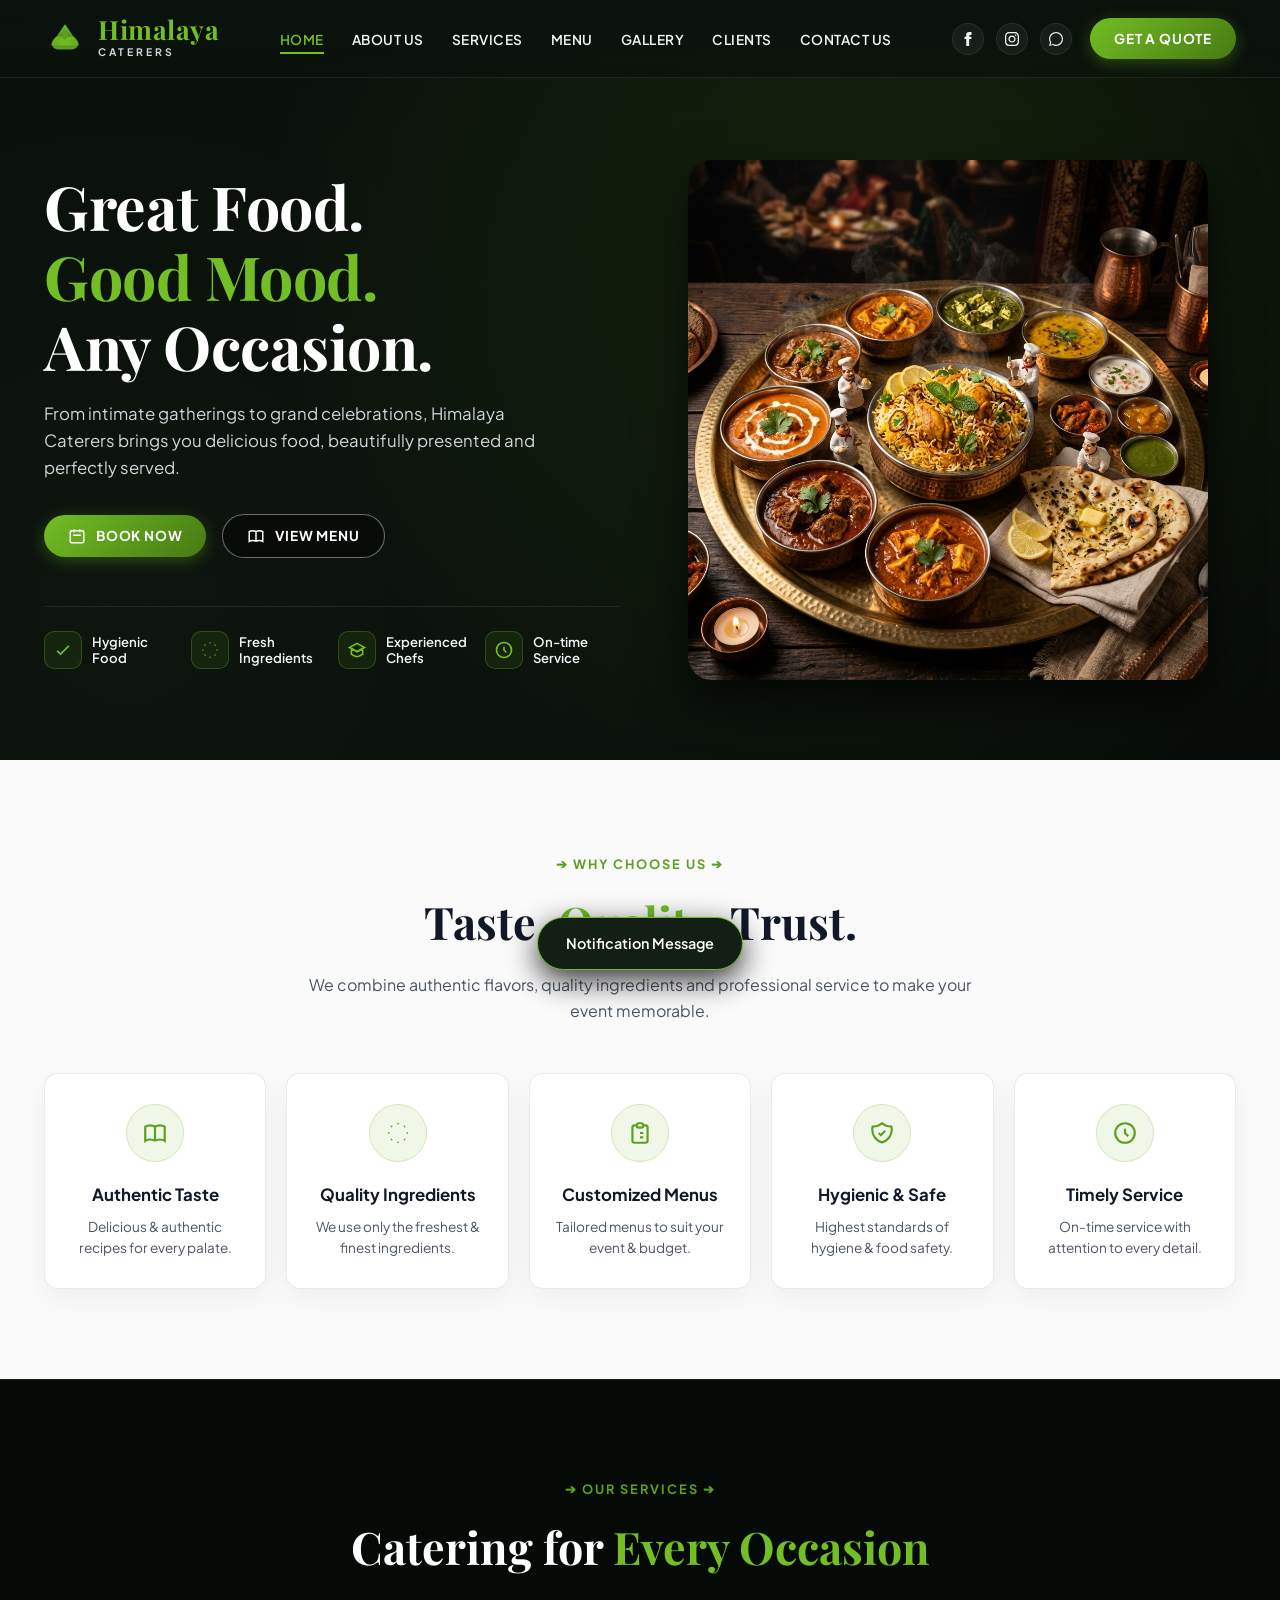
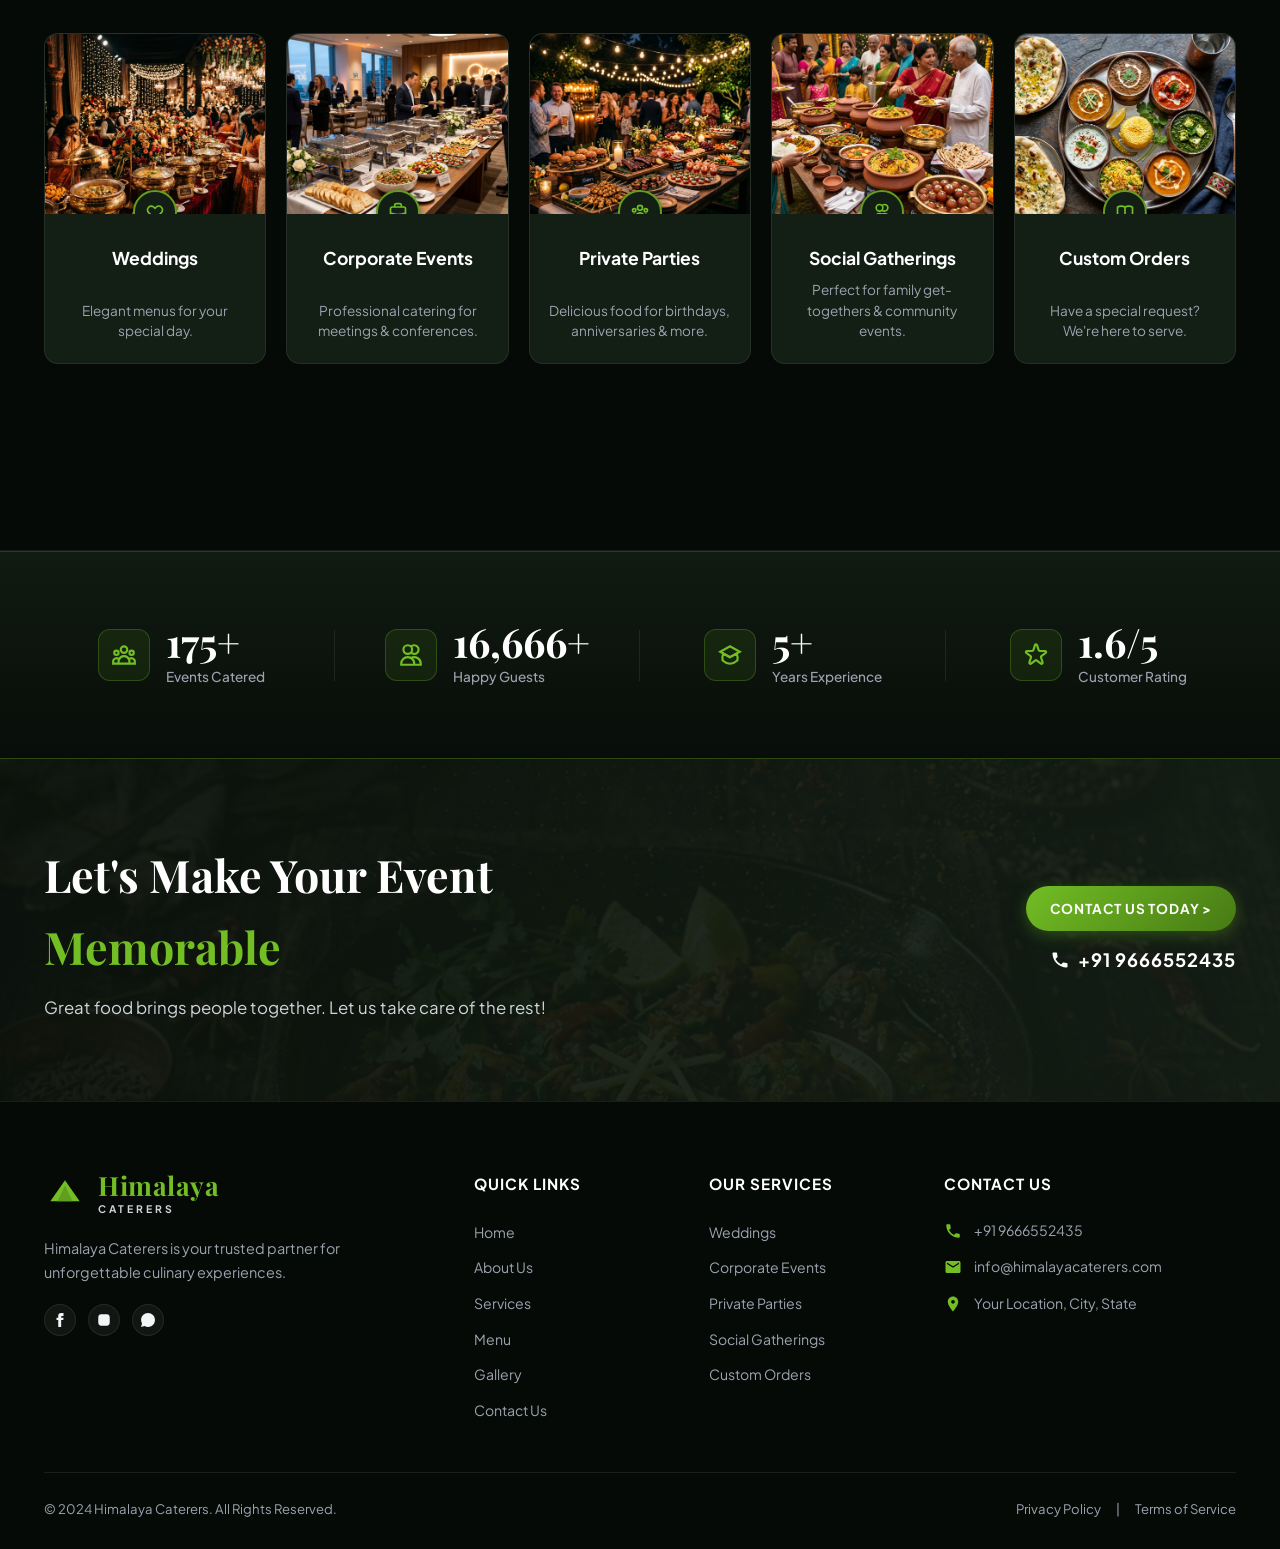
==== index.html @ 3b31a6b3 "Initial commit: Himalaya Caterers website with desktop/mobile optimization, scroll reveal animations" ====
<!DOCTYPE html>
<html lang="en">
<head>
  <meta charset="UTF-8">
  <meta name="viewport" content="width=device-width, initial-scale=1.0">
  <title>Himalaya Caterers | Authentic Culinary & Event Catering Services</title>
  <meta name="description" content="Himalaya Caterers brings you delicious food, beautifully presented and perfectly served for Weddings, Corporate Events, Private Parties & Social Gatherings. Call +91 9666552435.">
  <meta name="keywords" content="Himalaya Caterers, Catering Services, Wedding Catering, Corporate Catering, Event Caterers, Premium Catering">

  <!-- CSS Stylesheet -->
  <link rel="stylesheet" href="css/styles.css">
</head>
<body>

  <!-- ==========================================================================
       HEADER / NAVBAR
       ========================================================================== -->
  <header class="header">
    <div class="container header-container">
      <!-- Logo -->
      <a href="#home" class="logo">
        <svg class="logo-icon" viewBox="0 0 100 100" fill="none" xmlns="http://www.w3.org/2000/svg">
          <path d="M50 15L15 65H85L50 15Z" fill="url(#mountainGrad)"/>
          <path d="M50 28L32 65H68L50 28Z" fill="#5F9E1E"/>
          <path d="M35 75C20 75 12 60 25 48C38 36 50 52 50 52C50 52 62 36 75 48C88 60 80 75 65 75H35Z" fill="#72BE24" opacity="0.8"/>
          <defs>
            <linearGradient id="mountainGrad" x1="50" y1="15" x2="50" y2="65" gradientUnits="userSpaceOnUse">
              <stop stop-color="#72BE24"/>
              <stop offset="1" stop-color="#3C6B10"/>
            </linearGradient>
          </defs>
        </svg>
        <div class="logo-text">
          <span class="logo-title">Himalaya</span>
          <span class="logo-subtitle">CATERERS</span>
        </div>
      </a>

      <!-- Desktop Navigation Menu -->
      <nav>
        <ul class="nav-menu">
          <li><a href="#home" class="nav-link active">HOME</a></li>
          <li><a href="#about" class="nav-link">ABOUT US</a></li>
          <li><a href="#services" class="nav-link">SERVICES</a></li>
          <li><a href="#menu" class="nav-link js-open-menu">MENU</a></li>
          <li><a href="#why-us" class="nav-link">GALLERY</a></li>
          <li><a href="#stats" class="nav-link">CLIENTS</a></li>
          <li><a href="#contact" class="nav-link">CONTACT US</a></li>
        </ul>
      </nav>

      <!-- Action Buttons & Social Links -->
      <div class="header-actions">
        <div class="social-links-header">
          <a href="#" class="social-icon" aria-label="Facebook">
            <svg width="14" height="14" fill="currentColor" viewBox="0 0 24 24"><path d="M9 8H6v4h3v12h5V12h3.642L18 8h-4V6.333C14 5.374 14.5 5 15.5 5H18V0h-3.808C10.592 0 9 1.583 9 4.615V8z"/></svg>
          </a>
          <a href="#" class="social-icon" aria-label="Instagram">
            <svg width="14" height="14" fill="currentColor" viewBox="0 0 24 24"><path d="M12 2.163c3.204 0 3.584.012 4.85.07 3.252.148 4.771 1.691 4.919 4.919.058 1.265.069 1.645.069 4.849 0 3.205-.012 3.584-.069 4.849-.149 3.225-1.664 4.771-4.919 4.919-1.266.058-1.644.07-4.85.07-3.204 0-3.584-.012-4.849-.07-3.26-.149-4.771-1.699-4.919-4.92-.058-1.265-.07-1.644-.07-4.849 0-3.204.013-3.583.07-4.849.149-3.227 1.664-4.771 4.919-4.919 1.266-.057 1.645-.069 4.849-.069zm0-2.163c-3.259 0-3.667.014-4.947.072-4.358.2-6.78 2.618-6.98 6.98-.059 1.281-.073 1.689-.073 4.948 0 3.259.014 3.668.072 4.948.2 4.358 2.618 6.78 6.98 6.98 1.281.058 1.689.072 4.948.072 3.259 0 3.668-.014 4.948-.072 4.354-.2 6.782-2.618 6.979-6.98.059-1.28.073-1.689.073-4.948 0-3.259-.014-3.667-.072-4.947-.196-4.354-2.617-6.78-6.979-6.98-1.281-.059-1.69-.073-4.949-.073zm0 5.838c-3.403 0-6.162 2.759-6.162 6.162s2.759 6.163 6.162 6.163 6.162-2.759 6.162-6.163c0-3.403-2.759-6.162-6.162-6.162zm0 10.162c-2.209 0-4-1.79-4-4 0-2.209 1.791-4 4-4s4 1.791 4 4c0 2.21-1.791 4-4 4zm6.406-11.845c-.796 0-1.441.645-1.441 1.44s.645 1.44 1.441 1.44c.795 0 1.439-.645 1.439-1.44s-.644-1.44-1.439-1.44z"/></svg>
          </a>
          <a href="https://wa.me/919666552435" target="_blank" class="social-icon" aria-label="WhatsApp">
            <svg width="14" height="14" fill="currentColor" viewBox="0 0 24 24"><path d="M.057 24l1.687-6.163c-1.041-1.804-1.588-3.849-1.587-5.946 0-6.556 5.332-11.888 11.889-11.888 3.18 0 6.167 1.24 8.413 3.488 2.245 2.248 3.481 5.236 3.48 8.414-.003 6.557-5.338 11.892-11.893 11.892-1.99-.001-3.951-.5-5.688-1.448l-6.305 1.652zm6.597-3.807c1.676.995 3.276 1.591 5.392 1.592 5.448 0 9.886-4.434 9.889-9.885.002-5.462-4.415-9.89-9.881-9.892-5.452 0-9.887 4.434-9.889 9.884-.001 2.225.651 3.891 1.746 5.634l-1.147 4.19 4.29-1.123z"/></svg>
          </a>
        </div>
        <button class="btn-primary js-open-quote">
          <span>GET A QUOTE</span>
        </button>
        
        <!-- Mobile Toggle Button -->
        <button class="mobile-toggle" aria-label="Toggle Navigation">
          <span></span>
          <span></span>
          <span></span>
        </button>
      </div>
    </div>
  </header>

  <!-- Mobile Drawer Menu -->
  <div class="nav-backdrop"></div>
  <div class="mobile-nav-overlay">
    <div>
      <div style="margin-bottom: 30px;">
        <span style="font-family: var(--font-serif); font-size: 1.5rem; font-weight: 700; color: var(--primary-green-bright);">Himalaya Caterers</span>
      </div>
      <ul class="mobile-nav-menu">
        <li><a href="#home" class="mobile-nav-link active">HOME</a></li>
        <li><a href="#about" class="mobile-nav-link">ABOUT US</a></li>
        <li><a href="#services" class="mobile-nav-link">SERVICES</a></li>
        <li><a href="#menu" class="mobile-nav-link js-open-menu">MENU</a></li>
        <li><a href="#why-us" class="mobile-nav-link">GALLERY</a></li>
        <li><a href="#stats" class="mobile-nav-link">CLIENTS</a></li>
        <li><a href="#contact" class="mobile-nav-link">CONTACT US</a></li>
      </ul>
    </div>
    <div style="display: flex; flex-direction: column; gap: 14px;">
      <button class="btn-primary js-open-quote" style="width: 100%;">
        <span>GET A QUOTE</span>
      </button>
      <a href="tel:9666552435" class="btn-secondary" style="width: 100%; text-align: center;">
        <span>CALL +91 9666552435</span>
      </a>
    </div>
  </div>

  <!-- ==========================================================================
       HERO SECTION
       ========================================================================== -->
  <section id="home" class="hero">
    <div class="container hero-grid">
      <!-- Left Content -->
      <div class="hero-content fade-up">
        <h1 class="hero-title">
          Great Food.<br>
          <span class="highlight">Good Mood.</span><br>
          Any Occasion.
        </h1>
        <p class="hero-subtitle">
          From intimate gatherings to grand celebrations, Himalaya Caterers brings you delicious food, beautifully presented and perfectly served.
        </p>

        <div class="hero-buttons">
          <button class="btn-primary js-open-quote">
            <svg width="18" height="18" fill="none" stroke="currentColor" stroke-width="2" viewBox="0 0 24 24"><path d="M8 7V3m8 4V3m-9 8h10M5 21h14a2 2 0 002-2V7a2 2 0 00-2-2H5a2 2 0 00-2 2v12a2 2 0 002 2z"/></svg>
            <span>BOOK NOW</span>
          </button>
          <button class="btn-secondary js-open-menu">
            <svg width="18" height="18" fill="none" stroke="currentColor" stroke-width="2" viewBox="0 0 24 24"><path d="M12 6.253v13m0-13C10.832 5.477 9.246 5 7.5 5S4.168 5.477 3 6.253v13C4.168 18.477 5.754 18 7.5 18s3.332.477 4.5 1.253m0-13C13.168 5.477 14.754 5 16.5 5c1.747 0 3.332.477 4.5 1.253v13C19.832 18.477 18.247 18 16.5 18c-1.746 0-3.332.477-4.5 1.253"/></svg>
            <span>VIEW MENU</span>
          </button>
        </div>

        <!-- 4 Badges Row (2x2 on Mobile, Horizontal on Desktop) -->
        <div class="hero-badges-container">
          <div class="badge-item">
            <div class="badge-icon">
              <svg width="20" height="20" fill="none" stroke="currentColor" stroke-width="2" viewBox="0 0 24 24"><path d="M5 13l4 4L19 7"/></svg>
            </div>
            <span class="badge-text">Hygienic Food</span>
          </div>

          <div class="badge-item">
            <div class="badge-icon">
              <svg width="20" height="20" fill="none" stroke="currentColor" stroke-width="2" viewBox="0 0 24 24"><path d="M12 3v1m0 16v1m9-9h-1M4 12H3m15.364 6.364l-.707-.707M6.343 6.343l-.707-.707m12.728 0l-.707.707M6.343 17.657l-.707.707"/></svg>
            </div>
            <span class="badge-text">Fresh Ingredients</span>
          </div>

          <div class="badge-item">
            <div class="badge-icon">
              <svg width="20" height="20" fill="none" stroke="currentColor" stroke-width="2" viewBox="0 0 24 24"><path d="M12 14l9-5-9-5-9 5 9 5z"/><path d="M12 14l6.16-3.422a12.083 12.083 0 01.665 6.479A11.952 11.952 0 0112 20.055a11.952 11.952 0 01-6.824-2.998 12.078 12.078 0 01.665-6.479L12 14z"/></svg>
            </div>
            <span class="badge-text">Experienced Chefs</span>
          </div>

          <div class="badge-item">
            <div class="badge-icon">
              <svg width="20" height="20" fill="none" stroke="currentColor" stroke-width="2" viewBox="0 0 24 24"><path d="M12 8v4l3 3m6-3a9 9 0 11-18 0 9 9 0 0118 0z"/></svg>
            </div>
            <span class="badge-text">On-time Service</span>
          </div>
        </div>
      </div>

      <!-- Right Visual Feature -->
      <div class="hero-visual fade-in">
        <div class="hero-image-wrapper">
          <img src="assets/images/hero-dish.png" alt="Himalaya Caterers Culinary Dish Feast" class="hero-main-img">
        </div>
      </div>
    </div>
  </section>

  <!-- ==========================================================================
       WHY CHOOSE US SECTION (Light Background)
       ========================================================================== -->
  <section id="about" class="why-choose-us">
    <div class="container">
      <div class="section-title-center fade-up">
        <span class="section-tag">➔ WHY CHOOSE US ➔</span>
        <h2 class="section-heading-dark">Taste. <span class="highlight">Quality.</span> Trust.</h2>
        <p class="section-desc-dark">
          We combine authentic flavors, quality ingredients and professional service to make your event memorable.
        </p>
      </div>

      <div class="why-grid fade-up">
        <!-- Card 1 -->
        <div class="why-card">
          <div class="why-card-icon">
            <svg width="26" height="26" fill="none" stroke="currentColor" stroke-width="2" viewBox="0 0 24 24"><path d="M12 6.253v13m0-13C10.832 5.477 9.246 5 7.5 5S4.168 5.477 3 6.253v13C4.168 18.477 5.754 18 7.5 18s3.332.477 4.5 1.253m0-13C13.168 5.477 14.754 5 16.5 5c1.747 0 3.332.477 4.5 1.253v13C19.832 18.477 18.247 18 16.5 18c-1.746 0-3.332.477-4.5 1.253"/></svg>
          </div>
          <div>
            <h3 class="why-card-title">Authentic Taste</h3>
            <p class="why-card-desc">Delicious & authentic recipes for every palate.</p>
          </div>
        </div>

        <!-- Card 2 -->
        <div class="why-card">
          <div class="why-card-icon">
            <svg width="26" height="26" fill="none" stroke="currentColor" stroke-width="2" viewBox="0 0 24 24"><path d="M12 3v1m0 16v1m9-9h-1M4 12H3m15.364 6.364l-.707-.707M6.343 6.343l-.707-.707m12.728 0l-.707.707M6.343 17.657l-.707.707"/></svg>
          </div>
          <div>
            <h3 class="why-card-title">Quality Ingredients</h3>
            <p class="why-card-desc">We use only the freshest & finest ingredients.</p>
          </div>
        </div>

        <!-- Card 3 -->
        <div class="why-card">
          <div class="why-card-icon">
            <svg width="26" height="26" fill="none" stroke="currentColor" stroke-width="2" viewBox="0 0 24 24"><path d="M9 5H7a2 2 0 00-2 2v12a2 2 0 002 2h10a2 2 0 002-2V7a2 2 0 00-2-2h-2M9 5a2 2 0 002 2h2a2 2 0 002-2M9 5a2 2 0 012-2h2a2 2 0 012 2m-3 7h3m-3 4h3m-6-4h.01M9 16h.01"/></svg>
          </div>
          <div>
            <h3 class="why-card-title">Customized Menus</h3>
            <p class="why-card-desc">Tailored menus to suit your event & budget.</p>
          </div>
        </div>

        <!-- Card 4 -->
        <div class="why-card">
          <div class="why-card-icon">
            <svg width="26" height="26" fill="none" stroke="currentColor" stroke-width="2" viewBox="0 0 24 24"><path d="M9 12l2 2 4-4m5.618-4.016A11.955 11.955 0 0112 2.944a11.955 11.955 0 01-8.618 3.04A12.02 12.02 0 003 9c0 5.591 3.824 10.29 9 11.622 5.176-1.332 9-6.03 9-11.622 0-1.042-.133-2.052-.382-3.016z"/></svg>
          </div>
          <div>
            <h3 class="why-card-title">Hygienic & Safe</h3>
            <p class="why-card-desc">Highest standards of hygiene & food safety.</p>
          </div>
        </div>

        <!-- Card 5 -->
        <div class="why-card">
          <div class="why-card-icon">
            <svg width="26" height="26" fill="none" stroke="currentColor" stroke-width="2" viewBox="0 0 24 24"><path d="M12 8v4l3 3m6-3a9 9 0 11-18 0 9 9 0 0118 0z"/></svg>
          </div>
          <div>
            <h3 class="why-card-title">Timely Service</h3>
            <p class="why-card-desc">On-time service with attention to every detail.</p>
          </div>
        </div>
      </div>
    </div>
  </section>

  <!-- ==========================================================================
       OUR SERVICES SECTION
       ========================================================================== -->
  <section id="services" class="services-section">
    <div class="container">
      <div class="section-title-center fade-up">
        <span class="section-tag">➔ OUR SERVICES ➔</span>
        <h2 class="section-heading-light">Catering for <span class="highlight">Every Occasion</span></h2>
      </div>

      <div class="services-carousel-wrapper fade-up">
        <!-- Carousel Nav Buttons -->
        <button class="carousel-btn carousel-prev" aria-label="Previous Service">
          <svg width="20" height="20" fill="none" stroke="currentColor" stroke-width="2" viewBox="0 0 24 24"><path d="M15 19l-7-7 7-7"/></svg>
        </button>
        <button class="carousel-btn carousel-next" aria-label="Next Service">
          <svg width="20" height="20" fill="none" stroke="currentColor" stroke-width="2" viewBox="0 0 24 24"><path d="M9 5l7 7-7 7"/></svg>
        </button>

        <div class="services-grid">
          <!-- Service 1 -->
          <div class="service-card">
            <div class="service-img-container">
              <img src="assets/images/wedding-catering.png" alt="Weddings Catering">
              <div class="service-icon-badge">
                <svg width="20" height="20" fill="none" stroke="currentColor" stroke-width="2" viewBox="0 0 24 24"><path d="M4.318 6.318a4.5 4.5 0 000 6.364L12 20.364l7.682-7.684a4.5 4.5 0 00-6.364-6.364L12 7.636l-1.318-1.318a4.5 4.5 0 00-6.364 0z"/></svg>
              </div>
            </div>
            <div class="service-content">
              <h3 class="service-title">Weddings</h3>
              <p class="service-desc">Elegant menus for your special day.</p>
            </div>
          </div>

          <!-- Service 2 -->
          <div class="service-card">
            <div class="service-img-container">
              <img src="assets/images/corporate-catering.png" alt="Corporate Events">
              <div class="service-icon-badge">
                <svg width="20" height="20" fill="none" stroke="currentColor" stroke-width="2" viewBox="0 0 24 24"><path d="M21 13.255A23.931 23.931 0 0112 15c-3.183 0-6.22-.62-9-1.745M16 6V4a2 2 0 00-2-2h-4a2 2 0 00-2 2v2m4 6h.01M5 20h14a2 2 0 002-2V8a2 2 0 00-2-2H5a2 2 0 00-2 2v10a2 2 0 002 2z"/></svg>
              </div>
            </div>
            <div class="service-content">
              <h3 class="service-title">Corporate Events</h3>
              <p class="service-desc">Professional catering for meetings & conferences.</p>
            </div>
          </div>

          <!-- Service 3 -->
          <div class="service-card">
            <div class="service-img-container">
              <img src="assets/images/private-party-catering.png" alt="Private Parties">
              <div class="service-icon-badge">
                <svg width="20" height="20" fill="none" stroke="currentColor" stroke-width="2" viewBox="0 0 24 24"><path d="M17 20h5v-2a3 3 0 00-5.356-1.857M17 20H7m10 0v-2c0-.656-.126-1.283-.356-1.857M7 20H2v-2a3 3 0 015.356-1.857M7 20v-2c0-.656.126-1.283.356-1.857m0 0a5.002 5.002 0 019.288 0M15 7a3 3 0 11-6 0 3 3 0 016 0zm6 3a2 2 0 11-4 0 2 2 0 014 0zM7 10a2 2 0 11-4 0 2 2 0 014 0z"/></svg>
              </div>
            </div>
            <div class="service-content">
              <h3 class="service-title">Private Parties</h3>
              <p class="service-desc">Delicious food for birthdays, anniversaries & more.</p>
            </div>
          </div>

          <!-- Service 4 -->
          <div class="service-card">
            <div class="service-img-container">
              <img src="assets/images/social-gatherings-catering.png" alt="Social Gatherings">
              <div class="service-icon-badge">
                <svg width="20" height="20" fill="none" stroke="currentColor" stroke-width="2" viewBox="0 0 24 24"><path d="M12 4.354a4 4 0 110 5.292M15 21H3v-1a6 6 0 0112 0v1zm0 0h6v-1a6 6 0 00-9-5.197M13 7a4 4 0 11-8 0 4 4 0 018 0z"/></svg>
              </div>
            </div>
            <div class="service-content">
              <h3 class="service-title">Social Gatherings</h3>
              <p class="service-desc">Perfect for family get-togethers & community events.</p>
            </div>
          </div>

          <!-- Service 5 -->
          <div class="service-card">
            <div class="service-img-container">
              <img src="assets/images/custom-orders.png" alt="Custom Orders">
              <div class="service-icon-badge">
                <svg width="20" height="20" fill="none" stroke="currentColor" stroke-width="2" viewBox="0 0 24 24"><path d="M12 6.253v13m0-13C10.832 5.477 9.246 5 7.5 5S4.168 5.477 3 6.253v13C4.168 18.477 5.754 18 7.5 18s3.332.477 4.5 1.253m0-13C13.168 5.477 14.754 5 16.5 5c1.747 0 3.332.477 4.5 1.253v13C19.832 18.477 18.247 18 16.5 18c-1.746 0-3.332.477-4.5 1.253"/></svg>
              </div>
            </div>
            <div class="service-content">
              <h3 class="service-title">Custom Orders</h3>
              <p class="service-desc">Have a special request? We're here to serve.</p>
            </div>
          </div>
        </div>
      </div>

      <div class="services-cta-wrapper fade-up">
        <button class="btn-primary js-open-quote">
          <span>VIEW ALL SERVICES &gt;</span>
        </button>
      </div>
    </div>
  </section>

  <!-- ==========================================================================
       ANIMATED STATS / COUNTERS SECTION
       ========================================================================== -->
  <section id="stats" class="stats-section">
    <div class="container">
      <div class="stats-grid">
        <!-- Stat 1 -->
        <div class="stat-item fade-up">
          <div class="stat-icon">
            <svg width="26" height="26" fill="none" stroke="currentColor" stroke-width="2" viewBox="0 0 24 24"><path d="M17 20h5v-2a3 3 0 00-5.356-1.857M17 20H7m10 0v-2c0-.656-.126-1.283-.356-1.857M7 20H2v-2a3 3 0 015.356-1.857M7 20v-2c0-.656.126-1.283.356-1.857m0 0a5.002 5.002 0 019.288 0M15 7a3 3 0 11-6 0 3 3 0 016 0zm6 3a2 2 0 11-4 0 2 2 0 014 0zM7 10a2 2 0 11-4 0 2 2 0 014 0z"/></svg>
          </div>
          <div class="stat-info">
            <span class="stat-number" data-target="500+">0</span>
            <span class="stat-label">Events Catered</span>
          </div>
        </div>

        <!-- Stat 2 -->
        <div class="stat-item fade-up">
          <div class="stat-icon">
            <svg width="26" height="26" fill="none" stroke="currentColor" stroke-width="2" viewBox="0 0 24 24"><path d="M12 4.354a4 4 0 110 5.292M15 21H3v-1a6 6 0 0112 0v1zm0 0h6v-1a6 6 0 00-9-5.197M13 7a4 4 0 11-8 0 4 4 0 018 0z"/></svg>
          </div>
          <div class="stat-info">
            <span class="stat-number" data-target="50000+">0</span>
            <span class="stat-label">Happy Guests</span>
          </div>
        </div>

        <!-- Stat 3 -->
        <div class="stat-item fade-up">
          <div class="stat-icon">
            <svg width="26" height="26" fill="none" stroke="currentColor" stroke-width="2" viewBox="0 0 24 24"><path d="M12 14l9-5-9-5-9 5 9 5z"/><path d="M12 14l6.16-3.422a12.083 12.083 0 01.665 6.479A11.952 11.952 0 0112 20.055a11.952 11.952 0 01-6.824-2.998 12.078 12.078 0 01.665-6.479L12 14z"/></svg>
          </div>
          <div class="stat-info">
            <span class="stat-number" data-target="15+">0</span>
            <span class="stat-label">Years Experience</span>
          </div>
        </div>

        <!-- Stat 4 -->
        <div class="stat-item fade-up">
          <div class="stat-icon">
            <svg width="26" height="26" fill="none" stroke="currentColor" stroke-width="2" viewBox="0 0 24 24"><path d="M11.049 2.927c.3-.921 1.603-.921 1.902 0l1.519 4.674a1 1 0 00.95.69h4.915c.969 0 1.371 1.24.588 1.81l-3.976 2.888a1 1 0 00-.363 1.118l1.518 4.674c.3.922-.755 1.688-1.538 1.118l-3.976-2.888a1 1 0 00-1.176 0l-3.976 2.888c-.783.57-1.838-.197-1.538-1.118l1.518-4.674a1 1 0 00-.363-1.118l-3.976-2.888c-.784-.57-.38-1.81.588-1.81h4.914a1 1 0 00.951-.69l1.519-4.674z"/></svg>
          </div>
          <div class="stat-info">
            <span class="stat-number" data-target="4.8/5">0</span>
            <span class="stat-label">Customer Rating</span>
          </div>
        </div>
      </div>
    </div>
  </section>

  <!-- ==========================================================================
       CTA BANNER (Let's Make Your Event Memorable)
       ========================================================================== -->
  <section id="contact" class="cta-banner">
    <div class="container cta-banner-container">
      <div class="cta-content fade-up">
        <h2 class="cta-title">Let's Make Your Event <span class="highlight">Memorable</span></h2>
        <p class="cta-desc">Great food brings people together. Let us take care of the rest!</p>
      </div>

      <div class="cta-action fade-up">
        <!-- Direct call link to 9666552435 as requested by user -->
        <a href="tel:9666552435" class="btn-primary">
          <span>CONTACT US TODAY &gt;</span>
        </a>
        <a href="tel:9666552435" class="phone-link">
          <svg width="20" height="20" fill="currentColor" viewBox="0 0 24 24"><path d="M6.62 10.79a15.053 15.053 0 006.59 6.59l2.2-2.2c.27-.27.67-.36 1.02-.24 1.12.37 2.33.57 3.57.57.55 0 1 .45 1 1V20c0 .55-.45 1-1 1-9.39 0-17-7.61-17-17 0-.55.45-1 1-1h3.5c.55 0 1 .45 1 1 0 1.25.2 2.45.57 3.57.11.35.03.74-.25 1.02l-2.2 2.2z"/></svg>
          <span>+91 9666552435</span>
        </a>
      </div>
    </div>
  </section>

  <!-- ==========================================================================
       FOOTER
       ========================================================================== -->
  <footer class="footer">
    <div class="container">
      <div class="footer-grid">
        <!-- Brand Info -->
        <div class="footer-brand">
          <a href="#home" class="logo">
            <svg class="logo-icon" viewBox="0 0 100 100" fill="none" xmlns="http://www.w3.org/2000/svg">
              <path d="M50 15L15 65H85L50 15Z" fill="#72BE24"/>
              <path d="M50 28L32 65H68L50 28Z" fill="#5F9E1E"/>
            </svg>
            <div class="logo-text">
              <span class="logo-title">Himalaya</span>
              <span class="logo-subtitle">CATERERS</span>
            </div>
          </a>
          <p class="footer-desc">
            Himalaya Caterers is your trusted partner for unforgettable culinary experiences.
          </p>
          <div class="social-links-header">
            <a href="#" class="social-icon" aria-label="Facebook">
              <svg width="14" height="14" fill="currentColor" viewBox="0 0 24 24"><path d="M9 8H6v4h3v12h5V12h3.642L18 8h-4V6.333C14 5.374 14.5 5 15.5 5H18V0h-3.808C10.592 0 9 1.583 9 4.615V8z"/></svg>
            </a>
            <a href="#" class="social-icon" aria-label="Instagram">
              <svg width="14" height="14" fill="currentColor" viewBox="0 0 24 24"><path d="M12 2.163c3.204 0 3.584.012 4.85.07 3.252.148 4.771 1.691 4.919 4.919.058 1.265.069 1.645.069 4.849 0 3.205-.012 3.584-.069 4.849-.149 3.225-1.664 4.771-4.919 4.919-1.266.058-1.644.07-4.85.07-3.204 0-3.584-.012-4.849-.07-3.26-.149-4.771-1.699-4.919-4.92-.058-1.265-.07-1.644-.07-4.849 0-3.204.013-3.583.07-4.849.149-3.227 1.664-4.771 4.919-4.919 1.266-.057 1.645-.069 4.849-.069z"/></svg>
            </a>
            <a href="https://wa.me/919666552435" target="_blank" class="social-icon" aria-label="WhatsApp">
              <svg width="14" height="14" fill="currentColor" viewBox="0 0 24 24"><path d="M.057 24l1.687-6.163c-1.041-1.804-1.588-3.849-1.587-5.946 0-6.556 5.332-11.888 11.889-11.888 3.18 0 6.167 1.24 8.413 3.488 2.245 2.248 3.481 5.236 3.48 8.414-.003 6.557-5.338 11.892-11.893 11.892-1.99-.001-3.951-.5-5.688-1.448l-6.305 1.652z"/></svg>
            </a>
          </div>
        </div>

        <!-- Quick Links -->
        <div>
          <h4 class="footer-col-title">QUICK LINKS</h4>
          <ul class="footer-links">
            <li><a href="#home">Home</a></li>
            <li><a href="#about">About Us</a></li>
            <li><a href="#services">Services</a></li>
            <li><a href="#menu" class="js-open-menu">Menu</a></li>
            <li><a href="#why-us">Gallery</a></li>
            <li><a href="#contact">Contact Us</a></li>
          </ul>
        </div>

        <!-- Our Services -->
        <div>
          <h4 class="footer-col-title">OUR SERVICES</h4>
          <ul class="footer-links">
            <li><a href="#services">Weddings</a></li>
            <li><a href="#services">Corporate Events</a></li>
            <li><a href="#services">Private Parties</a></li>
            <li><a href="#services">Social Gatherings</a></li>
            <li><a href="#services">Custom Orders</a></li>
          </ul>
        </div>

        <!-- Contact Us -->
        <div>
          <h4 class="footer-col-title">CONTACT US</h4>
          <ul class="footer-contact-list">
            <li class="footer-contact-item">
              <svg width="18" height="18" fill="currentColor" viewBox="0 0 24 24"><path d="M6.62 10.79a15.053 15.053 0 006.59 6.59l2.2-2.2c.27-.27.67-.36 1.02-.24 1.12.37 2.33.57 3.57.57.55 0 1 .45 1 1V20c0 .55-.45 1-1 1-9.39 0-17-7.61-17-17 0-.55.45-1 1-1h3.5c.55 0 1 .45 1 1 0 1.25.2 2.45.57 3.57.11.35.03.74-.25 1.02l-2.2 2.2z"/></svg>
              <a href="tel:9666552435" style="color: inherit;">+91 9666552435</a>
            </li>
            <li class="footer-contact-item">
              <svg width="18" height="18" fill="currentColor" viewBox="0 0 24 24"><path d="M20 4H4c-1.1 0-1.99.9-1.99 2L2 18c0 1.1.9 2 2 2h16c1.1 0 2-.9 2-2V6c0-1.1-.9-2-2-2zm0 4l-8 5-8-5V6l8 5 8-5v2z"/></svg>
              <a href="mailto:info@himalayacaterers.com" style="color: inherit;">info@himalayacaterers.com</a>
            </li>
            <li class="footer-contact-item">
              <svg width="18" height="18" fill="currentColor" viewBox="0 0 24 24"><path d="M12 2C8.13 2 5 5.13 5 9c0 5.25 7 13 7 13s7-7.75 7-13c0-3.87-3.13-7-7-7zm0 9.5c-1.38 0-2.5-1.12-2.5-2.5s1.12-2.5 2.5-2.5 2.5 1.12 2.5 2.5-1.12 2.5-2.5 2.5z"/></svg>
              <span>Your Location, City, State</span>
            </li>
          </ul>
        </div>
      </div>

      <div class="footer-bottom">
        <p>© 2024 Himalaya Caterers. All Rights Reserved.</p>
        <div style="display: flex; gap: 15px;">
          <a href="#" style="color: inherit;">Privacy Policy</a>
          <span>|</span>
          <a href="#" style="color: inherit;">Terms of Service</a>
        </div>
      </div>
    </div>
  </footer>

  <!-- Scroll to Top Button -->
  <button class="back-to-top" aria-label="Back to Top">
    <svg width="20" height="20" fill="none" stroke="currentColor" stroke-width="2.5" viewBox="0 0 24 24"><path d="M5 15l7-7 7 7"/></svg>
  </button>

  <!-- ==========================================================================
       MODAL 1: GET A QUOTE / BOOK NOW
       ========================================================================== -->
  <div id="quoteModal" class="modal-wrapper">
    <div class="modal-backdrop"></div>
    <div class="modal-card">
      <button class="modal-close" aria-label="Close Modal">✕</button>
      
      <div class="modal-header">
        <h3 class="modal-title">Book Himalaya Caterers</h3>
        <p class="modal-subtitle">Fill out the details below for a customized catering quote.</p>
      </div>

      <form id="bookingForm">
        <div class="form-grid">
          <div class="form-group">
            <label for="formName" class="form-label">Full Name *</label>
            <input type="text" id="formName" class="form-input" placeholder="e.g. Rahul Sharma" required>
          </div>

          <div class="form-group">
            <label for="formPhone" class="form-label">Phone Number *</label>
            <input type="tel" id="formPhone" class="form-input" placeholder="e.g. 9666552435" required>
          </div>

          <div class="form-group">
            <label for="formEventType" class="form-label">Event Type</label>
            <select id="formEventType" class="form-select">
              <option value="Wedding">Wedding</option>
              <option value="Corporate Event">Corporate Event</option>
              <option value="Private Party">Private Party / Birthday</option>
              <option value="Social Gathering">Social Gathering</option>
              <option value="Custom Order">Custom Order</option>
            </select>
          </div>

          <div class="form-group">
            <label for="formGuests" class="form-label">Estimated Guests</label>
            <input type="number" id="formGuests" class="form-input" placeholder="e.g. 250">
          </div>

          <div class="form-group full-width">
            <label for="formDate" class="form-label">Event Date</label>
            <input type="date" id="formDate" class="form-input">
          </div>

          <div class="form-group full-width">
            <label for="formNotes" class="form-label">Special Requirements / Menu Preferences</label>
            <textarea id="formNotes" class="form-textarea" rows="3" placeholder="Tell us about food preferences (Veg/Non-Veg, specific dishes, budget)..."></textarea>
          </div>
        </div>

        <button type="submit" class="btn-primary" style="width: 100%; margin-top: 10px;">
          <span>SUBMIT BOOKING REQUEST</span>
        </button>
      </form>
    </div>
  </div>

  <!-- ==========================================================================
       MODAL 2: VIEW MENU
       ========================================================================== -->
  <div id="menuModal" class="modal-wrapper">
    <div class="modal-backdrop"></div>
    <div class="modal-card">
      <button class="modal-close" aria-label="Close Modal">✕</button>

      <div class="modal-header">
        <h3 class="modal-title">Himalaya Caterers Menu</h3>
        <p class="modal-subtitle">Explore our exquisite authentic dishes cooked by master chefs.</p>
      </div>

      <div class="menu-tabs">
        <button class="menu-tab-btn active" data-tab="tabStarters">Starters</button>
        <button class="menu-tab-btn" data-tab="tabMainCourse">Main Course</button>
        <button class="menu-tab-btn" data-tab="tabBiryani">Biryani & Rice</button>
        <button class="menu-tab-btn" data-tab="tabDesserts">Desserts</button>
      </div>

      <!-- Starters -->
      <div id="tabStarters" class="menu-category-content active">
        <div class="menu-item-row">
          <div>
            <div class="menu-item-name">Paneer Tikka & Hara Bhara Kabab</div>
            <div class="menu-item-desc">Marinated cottage cheese char-grilled with fresh herbs.</div>
          </div>
          <span class="menu-item-tag">Chef Special</span>
        </div>
        <div class="menu-item-row">
          <div>
            <div class="menu-item-name">Chicken 65 & Tandoori Wings</div>
            <div class="menu-item-desc">Spicy marinated chicken pieces deep fried to crisp perfection.</div>
          </div>
          <span class="menu-item-tag">Popular</span>
        </div>
        <div class="menu-item-row">
          <div>
            <div class="menu-item-name">Crispy Vegetable Spring Rolls</div>
            <div class="menu-item-desc">Stuffed with crunchy seasonal veggies and sweet chili dip.</div>
          </div>
          <span class="menu-item-tag">Veg</span>
        </div>
      </div>

      <!-- Main Course -->
      <div id="tabMainCourse" class="menu-category-content">
        <div class="menu-item-row">
          <div>
            <div class="menu-item-name">Dal Makhani & Butter Paneer</div>
            <div class="menu-item-desc">Slow-cooked creamy black lentils & rich cottage cheese curry.</div>
          </div>
          <span class="menu-item-tag">Veg Deluxe</span>
        </div>
        <div class="menu-item-row">
          <div>
            <div class="menu-item-name">Hyderabadi Mutton Curry</div>
            <div class="menu-item-desc">Tender mutton pieces simmered in rich spiced gravy.</div>
          </div>
          <span class="menu-item-tag">Non-Veg</span>
        </div>
        <div class="menu-item-row">
          <div>
            <div class="menu-item-name">Assorted Tandoori Roti & Naan</div>
            <div class="menu-item-desc">Butter Naan, Garlic Naan, Missi Roti & Laccha Paratha.</div>
          </div>
          <span class="menu-item-tag">Bread Basket</span>
        </div>
      </div>

      <!-- Biryani -->
      <div id="tabBiryani" class="menu-category-content">
        <div class="menu-item-row">
          <div>
            <div class="menu-item-name">Special Dum Biryani (Chicken / Mutton)</div>
            <div class="menu-item-desc">Aromatic long grain basmati rice cooked on dum with tender meat & spices.</div>
          </div>
          <span class="menu-item-tag">Bestseller</span>
        </div>
        <div class="menu-item-row">
          <div>
            <div class="menu-item-name">Hyderabadi Veg Dum Biryani</div>
            <div class="menu-item-desc">Flavored basmati rice with veggies, saffron, and fresh herbs.</div>
          </div>
          <span class="menu-item-tag">Veg</span>
        </div>
      </div>

      <!-- Desserts -->
      <div id="tabDesserts" class="menu-category-content">
        <div class="menu-item-row">
          <div>
            <div class="menu-item-name">Hot Gulab Jamun & Shahi Tukda</div>
            <div class="menu-item-desc">Traditional sweet desserts soaked in saffron sugar syrup.</div>
          </div>
          <span class="menu-item-tag">Sweet</span>
        </div>
        <div class="menu-item-row">
          <div>
            <div class="menu-item-name">Kesari Rasmalai & Ice Creams</div>
            <div class="menu-item-desc">Soft cottage cheese dumplings in rich saffron milk.</div>
          </div>
          <span class="menu-item-tag">Delight</span>
        </div>
      </div>

      <div style="margin-top: 24px; text-align: center;">
        <button class="btn-primary js-open-quote" style="width: 100%;">
          <span>REQUEST CUSTOM MENU QUOTE</span>
        </button>
      </div>
    </div>
  </div>

  <!-- Toast Notification Container -->
  <div id="toastNotification" class="toast-notification">
    <span class="toast-msg">Notification Message</span>
  </div>

  <!-- JavaScript File -->
  <script src="js/main.js"></script>
</body>
</html>
---- css/styles.css ----
/* ==========================================================================
   Himalaya Caterers - Modern Luxury Design System & Responsive Stylesheet
   ========================================================================== */

@import url('https://fonts.googleapis.com/css2?family=Playfair+Display:ital,wght@0,500;0,600;0,700;0,800;1,600&family=Plus+Jakarta+Sans:wght@300;400;500;600;700&display=swap');

:root {
  /* Color Palette */
  --bg-dark-main: #0B120C;
  --bg-dark-secondary: #060A07;
  --bg-dark-card: #131E15;
  --bg-dark-card-hover: #19271C;
  --bg-light-section: #FAFAFA;
  --bg-light-card: #FFFFFF;
  
  --primary-green: #5F9E1E;
  --primary-green-bright: #72BE24;
  --primary-green-dark: #477A14;
  --primary-green-bg: rgba(95, 158, 30, 0.12);
  --primary-green-border: rgba(95, 158, 30, 0.35);

  --accent-gold: #D4AF37;
  --accent-gold-light: #F4E8C1;
  
  --text-white: #FFFFFF;
  --text-cream: #F3F4F6;
  --text-muted: #9CA3AF;
  --text-dark-title: #111827;
  --text-dark-body: #4B5563;
  
  --border-dark-subtle: rgba(255, 255, 255, 0.08);
  --border-light-subtle: rgba(0, 0, 0, 0.08);

  --font-serif: 'Playfair Display', Georgia, serif;
  --font-sans: 'Plus Jakarta Sans', -apple-system, BlinkMacSystemFont, sans-serif;

  --transition-fast: 0.2s cubic-bezier(0.4, 0, 0.2, 1);
  --transition-normal: 0.35s cubic-bezier(0.4, 0, 0.2, 1);
  --transition-slow: 0.6s cubic-bezier(0.16, 1, 0.3, 1);

  --radius-sm: 8px;
  --radius-md: 14px;
  --radius-lg: 20px;
  --radius-pill: 50px;
  
  --shadow-dark: 0 20px 40px rgba(0, 0, 0, 0.5);
  --shadow-glow: 0 0 25px rgba(95, 158, 30, 0.3);
  --shadow-light: 0 10px 30px rgba(0, 0, 0, 0.05);
}

/* CSS Reset & Base */
*, *::before, *::after {
  box-sizing: border-box;
  margin: 0;
  padding: 0;
}

html {
  scroll-behavior: smooth;
  font-size: 16px;
}

body {
  font-family: var(--font-sans);
  background-color: var(--bg-dark-main);
  color: var(--text-cream);
  line-height: 1.6;
  overflow-x: hidden;
  -webkit-font-smoothing: antialiased;
}

a {
  color: inherit;
  text-decoration: none;
}

button {
  cursor: pointer;
  border: none;
  background: none;
  font-family: inherit;
}

img {
  max-width: 100%;
  height: auto;
  display: block;
}

.highlight {
  color: var(--primary-green-bright);
}

.highlight-serif {
  font-family: var(--font-serif);
  color: var(--primary-green-bright);
  font-style: italic;
}

/* Container Utility */
.container {
  width: 100%;
  max-width: 1240px;
  margin: 0 auto;
  padding: 0 24px;
}

/* ==========================================================================
   HEADER / NAVBAR
   ========================================================================== */
.header {
  position: fixed;
  top: 0;
  left: 0;
  width: 100%;
  z-index: 1000;
  padding: 16px 0;
  transition: var(--transition-normal);
  background: linear-gradient(180deg, rgba(11, 18, 12, 0.95) 0%, rgba(11, 18, 12, 0.8) 100%);
  backdrop-filter: blur(12px);
  border-bottom: 1px solid var(--border-dark-subtle);
}

.header.scrolled {
  padding: 12px 0;
  background: rgba(11, 18, 12, 0.98);
  box-shadow: 0 10px 30px rgba(0, 0, 0, 0.6);
}

.header-container {
  display: flex;
  align-items: center;
  justify-content: space-between;
}

.logo {
  display: flex;
  align-items: center;
  gap: 12px;
  text-decoration: none;
}

.logo-icon {
  width: 42px;
  height: 42px;
}

.logo-text {
  display: flex;
  flex-direction: column;
}

.logo-title {
  font-family: var(--font-serif);
  font-size: 1.65rem;
  font-weight: 700;
  color: var(--primary-green-bright);
  letter-spacing: 0.5px;
  line-height: 1;
}

.logo-subtitle {
  font-size: 0.65rem;
  font-weight: 700;
  letter-spacing: 3px;
  color: #D1D5DB;
  text-transform: uppercase;
  margin-top: 2px;
}

.nav-menu {
  display: flex;
  align-items: center;
  gap: 28px;
  list-style: none;
}

.nav-link {
  font-size: 0.85rem;
  font-weight: 600;
  letter-spacing: 0.5px;
  color: var(--text-cream);
  text-transform: uppercase;
  transition: var(--transition-fast);
  position: relative;
  padding: 6px 0;
}

.nav-link:hover,
.nav-link.active {
  color: var(--primary-green-bright);
}

.nav-link::after {
  content: '';
  position: absolute;
  bottom: 0;
  left: 0;
  width: 0%;
  height: 2px;
  background-color: var(--primary-green-bright);
  transition: var(--transition-fast);
}

.nav-link:hover::after,
.nav-link.active::after {
  width: 100%;
}

.header-actions {
  display: flex;
  align-items: center;
  gap: 18px;
}

.social-links-header {
  display: flex;
  align-items: center;
  gap: 12px;
}

.social-icon {
  width: 32px;
  height: 32px;
  border-radius: 50%;
  display: flex;
  align-items: center;
  justify-content: center;
  color: var(--text-cream);
  background-color: rgba(255, 255, 255, 0.05);
  border: 1px solid var(--border-dark-subtle);
  transition: var(--transition-fast);
}

.social-icon:hover {
  background-color: var(--primary-green);
  color: #FFF;
  border-color: var(--primary-green);
  transform: translateY(-2px);
}

/* Primary Button */
.btn-primary {
  display: inline-flex;
  align-items: center;
  justify-content: center;
  gap: 10px;
  background: linear-gradient(135deg, var(--primary-green-bright) 0%, var(--primary-green-dark) 100%);
  color: #FFFFFF;
  font-size: 0.85rem;
  font-weight: 700;
  letter-spacing: 0.8px;
  text-transform: uppercase;
  padding: 12px 24px;
  border-radius: var(--radius-pill);
  box-shadow: 0 4px 15px rgba(95, 158, 30, 0.4);
  transition: var(--transition-normal);
}

.btn-primary:hover {
  background: linear-gradient(135deg, #81D228 0%, var(--primary-green) 100%);
  box-shadow: var(--shadow-glow);
  transform: translateY(-2px);
}

.btn-secondary {
  display: inline-flex;
  align-items: center;
  justify-content: center;
  gap: 10px;
  background: rgba(0, 0, 0, 0.4);
  color: #FFFFFF;
  font-size: 0.85rem;
  font-weight: 700;
  letter-spacing: 0.8px;
  text-transform: uppercase;
  padding: 12px 24px;
  border-radius: var(--radius-pill);
  border: 1.5px solid rgba(255, 255, 255, 0.4);
  transition: var(--transition-normal);
}

.btn-secondary:hover {
  border-color: var(--primary-green-bright);
  color: var(--primary-green-bright);
  background: rgba(95, 158, 30, 0.1);
  transform: translateY(-2px);
}

/* Mobile Hamburger Toggle */
.mobile-toggle {
  display: none;
  flex-direction: column;
  justify-content: space-between;
  width: 28px;
  height: 20px;
  background: none;
  border: none;
  cursor: pointer;
  z-index: 1001;
}

.mobile-toggle span {
  width: 100%;
  height: 2px;
  background-color: var(--text-cream);
  border-radius: 2px;
  transition: var(--transition-fast);
}

/* Mobile Navigation Overlay */
.mobile-nav-overlay {
  position: fixed;
  top: 0;
  right: -100%;
  width: 85%;
  max-width: 320px;
  height: 100vh;
  background: var(--bg-dark-secondary);
  border-left: 1px solid var(--primary-green-border);
  padding: 90px 30px 40px 30px;
  z-index: 999;
  display: flex;
  flex-direction: column;
  justify-content: space-between;
  transition: var(--transition-slow);
  box-shadow: -10px 0 30px rgba(0, 0, 0, 0.8);
}

.mobile-nav-overlay.active {
  right: 0;
}

.mobile-nav-menu {
  list-style: none;
  display: flex;
  flex-direction: column;
  gap: 20px;
}

.mobile-nav-link {
  font-size: 1.1rem;
  font-weight: 600;
  text-transform: uppercase;
  color: var(--text-cream);
  display: block;
  padding: 8px 0;
  border-bottom: 1px solid var(--border-dark-subtle);
  transition: var(--transition-fast);
}

.mobile-nav-link:hover,
.mobile-nav-link.active {
  color: var(--primary-green-bright);
  padding-left: 10px;
}

/* Backdrop Blur overlay for mobile menu */
.nav-backdrop {
  position: fixed;
  inset: 0;
  background: rgba(0, 0, 0, 0.7);
  backdrop-filter: blur(4px);
  z-index: 998;
  opacity: 0;
  visibility: hidden;
  transition: var(--transition-fast);
}

.nav-backdrop.active {
  opacity: 1;
  visibility: visible;
}

/* ==========================================================================
   HERO SECTION
   ========================================================================== */
.hero {
  position: relative;
  padding-top: 150px;
  padding-bottom: 70px;
  background: radial-gradient(circle at 70% 30%, rgba(95, 158, 30, 0.15) 0%, transparent 60%),
              radial-gradient(circle at 10% 80%, rgba(13, 21, 14, 1) 0%, rgba(6, 10, 7, 1) 100%);
  overflow: hidden;
}

.hero-grid {
  display: grid;
  grid-template-columns: 1fr 1fr;
  align-items: center;
  gap: 40px;
}

.hero-content {
  text-align: left;
  z-index: 2;
}

.hero-title {
  font-family: var(--font-serif);
  font-size: 3.8rem;
  font-weight: 700;
  line-height: 1.15;
  color: var(--text-white);
  margin-bottom: 20px;
  letter-spacing: -0.5px;
}

.hero-subtitle {
  font-size: 1.05rem;
  color: #D1D5DB;
  margin-bottom: 32px;
  max-width: 520px;
  line-height: 1.6;
}

.hero-buttons {
  display: flex;
  align-items: center;
  gap: 16px;
  margin-bottom: 48px;
  flex-wrap: wrap;
}

/* Hero Badges Horizontal Bar */
.hero-badges-container {
  display: grid;
  grid-template-columns: repeat(4, 1fr);
  gap: 12px;
  padding-top: 24px;
  border-top: 1px solid var(--border-dark-subtle);
}

.badge-item {
  display: flex;
  align-items: center;
  gap: 10px;
}

.badge-icon {
  width: 38px;
  height: 38px;
  border-radius: 10px;
  background: var(--primary-green-bg);
  border: 1px solid var(--primary-green-border);
  display: flex;
  align-items: center;
  justify-content: center;
  color: var(--primary-green-bright);
  flex-shrink: 0;
}

.badge-text {
  font-size: 0.82rem;
  font-weight: 600;
  color: var(--text-cream);
  line-height: 1.2;
}

/* Hero Image Right Side */
.hero-visual {
  position: relative;
  display: flex;
  justify-content: center;
  align-items: center;
}

.hero-image-wrapper {
  position: relative;
  width: 100%;
  max-width: 540px;
  border-radius: 50%;
  padding: 10px;
  background: radial-gradient(circle, rgba(95,158,30,0.2) 0%, rgba(0,0,0,0) 70%);
}

.hero-main-img {
  width: 100%;
  height: auto;
  border-radius: 24px;
  object-fit: cover;
  box-shadow: 0 20px 50px rgba(0, 0, 0, 0.7);
  animation: gentleFloat 6s ease-in-out infinite;
}

@keyframes gentleFloat {
  0%, 100% { transform: translateY(0); }
  50% { transform: translateY(-10px); }
}

/* ==========================================================================
   WHY CHOOSE US SECTION (Light Background)
   ========================================================================== */
.why-choose-us {
  position: relative;
  background-color: var(--bg-light-section);
  color: var(--text-dark-title);
  padding: 90px 0;
  overflow: hidden;
}

.section-tag {
  display: inline-flex;
  align-items: center;
  gap: 8px;
  font-size: 0.8rem;
  font-weight: 700;
  letter-spacing: 2px;
  text-transform: uppercase;
  color: var(--primary-green);
  margin-bottom: 12px;
}

.section-title-center {
  text-align: center;
  max-width: 700px;
  margin: 0 auto 50px auto;
}

.section-heading-dark {
  font-family: var(--font-serif);
  font-size: 2.8rem;
  font-weight: 700;
  color: var(--text-dark-title);
  margin-bottom: 14px;
}

.section-desc-dark {
  font-size: 1rem;
  color: var(--text-dark-body);
  line-height: 1.6;
}

.why-grid {
  display: grid;
  grid-template-columns: repeat(5, 1fr);
  gap: 20px;
}

.why-card {
  background: var(--bg-light-card);
  padding: 30px 20px;
  border-radius: var(--radius-md);
  border: 1px solid var(--border-light-subtle);
  box-shadow: var(--shadow-light);
  text-align: center;
  transition: var(--transition-normal);
  display: flex;
  flex-direction: column;
  align-items: center;
}

.why-card:hover {
  transform: translateY(-8px);
  box-shadow: 0 20px 40px rgba(95, 158, 30, 0.15);
  border-color: var(--primary-green-border);
}

.why-card-icon {
  width: 58px;
  height: 58px;
  border-radius: 50%;
  background: #F0F7E8;
  border: 1px solid #D2E8B8;
  display: flex;
  align-items: center;
  justify-content: center;
  color: var(--primary-green);
  margin-bottom: 20px;
  transition: var(--transition-fast);
}

.why-card:hover .why-card-icon {
  background: var(--primary-green);
  color: #FFF;
  transform: scale(1.08);
}

.why-card-title {
  font-size: 1.05rem;
  font-weight: 700;
  color: var(--text-dark-title);
  margin-bottom: 8px;
}

.why-card-desc {
  font-size: 0.85rem;
  color: var(--text-dark-body);
  line-height: 1.5;
}

/* Side decorative leaves */
.leaf-deco-left {
  position: absolute;
  left: -40px;
  top: 40%;
  width: 140px;
  opacity: 0.15;
  pointer-events: none;
}

.leaf-deco-right {
  position: absolute;
  right: -40px;
  top: 15%;
  width: 140px;
  opacity: 0.15;
  pointer-events: none;
}

/* ==========================================================================
   OUR SERVICES SECTION
   ========================================================================== */
.services-section {
  position: relative;
  background-color: var(--bg-dark-secondary);
  padding: 95px 0;
  overflow: hidden;
  border-top: 1px solid var(--border-dark-subtle);
  border-bottom: 1px solid var(--border-dark-subtle);
}

.section-heading-light {
  font-family: var(--font-serif);
  font-size: 2.8rem;
  font-weight: 700;
  color: var(--text-white);
  margin-bottom: 14px;
}

.services-carousel-wrapper {
  position: relative;
  margin-top: 45px;
}

.services-grid {
  display: grid;
  grid-template-columns: repeat(5, 1fr);
  gap: 20px;
  transition: transform 0.4s ease;
}

.service-card {
  background: var(--bg-dark-card);
  border: 1px solid var(--border-dark-subtle);
  border-radius: var(--radius-md);
  overflow: hidden;
  transition: var(--transition-normal);
  display: flex;
  flex-direction: column;
}

.service-card:hover {
  transform: translateY(-8px);
  border-color: var(--primary-green-border);
  box-shadow: var(--shadow-glow);
  background: var(--bg-dark-card-hover);
}

.service-img-container {
  position: relative;
  height: 180px;
  overflow: hidden;
}

.service-img-container img {
  width: 100%;
  height: 100%;
  object-fit: cover;
  transition: var(--transition-slow);
}

.service-card:hover .service-img-container img {
  transform: scale(1.08);
}

.service-icon-badge {
  position: absolute;
  bottom: -20px;
  left: 50%;
  transform: translateX(-50%);
  width: 44px;
  height: 44px;
  border-radius: 50%;
  background: var(--bg-dark-card);
  border: 2px solid var(--primary-green);
  display: flex;
  align-items: center;
  justify-content: center;
  color: var(--primary-green-bright);
  box-shadow: 0 4px 10px rgba(0, 0, 0, 0.5);
  z-index: 2;
}

.service-content {
  padding: 30px 18px 22px 18px;
  text-align: center;
  flex: 1;
  display: flex;
  flex-direction: column;
  justify-content: space-between;
}

.service-title {
  font-size: 1.1rem;
  font-weight: 700;
  color: var(--text-white);
  margin-bottom: 8px;
}

.service-desc {
  font-size: 0.85rem;
  color: var(--text-muted);
  line-height: 1.5;
}

.services-cta-wrapper {
  text-align: center;
  margin-top: 50px;
}

/* Carousel Control Arrows (Visible on mobile/tablet or when sliding) */
.carousel-btn {
  position: absolute;
  top: 50%;
  transform: translateY(-50%);
  width: 44px;
  height: 44px;
  border-radius: 50%;
  background: var(--primary-green);
  color: #FFF;
  display: flex;
  align-items: center;
  justify-content: center;
  box-shadow: 0 4px 15px rgba(0,0,0,0.5);
  z-index: 10;
  transition: var(--transition-fast);
}

.carousel-btn:hover {
  background: var(--primary-green-bright);
  transform: translateY(-50%) scale(1.1);
}

.carousel-prev { left: -15px; display: none; }
.carousel-next { right: -15px; display: none; }

/* ==========================================================================
   ANIMATED STATS / COUNTERS SECTION
   ========================================================================== */
.stats-section {
  position: relative;
  background: linear-gradient(180deg, #101B11 0%, #080D09 100%);
  padding: 60px 0;
  border-top: 1px solid var(--primary-green-border);
  border-bottom: 1px solid var(--primary-green-border);
}

.stats-grid {
  display: grid;
  grid-template-columns: repeat(4, 1fr);
  gap: 30px;
  align-items: center;
}

.stat-item {
  display: flex;
  align-items: center;
  justify-content: center;
  gap: 16px;
  position: relative;
  padding: 10px 0;
}

.stat-item:not(:last-child)::after {
  content: '';
  position: absolute;
  right: -15px;
  top: 20%;
  height: 60%;
  width: 1px;
  background: var(--border-dark-subtle);
}

.stat-icon {
  width: 52px;
  height: 52px;
  border-radius: 12px;
  background: var(--primary-green-bg);
  border: 1px solid var(--primary-green-border);
  display: flex;
  align-items: center;
  justify-content: center;
  color: var(--primary-green-bright);
  font-size: 1.4rem;
  flex-shrink: 0;
}

.stat-info {
  display: flex;
  flex-direction: column;
}

.stat-number {
  font-family: var(--font-serif);
  font-size: 2.5rem;
  font-weight: 700;
  color: var(--text-white);
  line-height: 1;
}

.stat-label {
  font-size: 0.85rem;
  color: var(--text-muted);
  font-weight: 500;
  margin-top: 4px;
}

/* ==========================================================================
   CTA BANNER (Let's Make Your Event Memorable)
   ========================================================================== */
.cta-banner {
  position: relative;
  padding: 80px 0;
  background: linear-gradient(90deg, rgba(11,18,12,0.95) 0%, rgba(19,30,21,0.92) 100%),
              url('../assets/images/cta-banner-food.png') center/cover no-repeat;
  overflow: hidden;
}

.cta-banner-container {
  display: flex;
  align-items: center;
  justify-content: space-between;
  gap: 30px;
}

.cta-content {
  max-width: 650px;
}

.cta-title {
  font-family: var(--font-serif);
  font-size: 2.8rem;
  font-weight: 700;
  color: var(--text-white);
  margin-bottom: 12px;
}

.cta-desc {
  font-size: 1.05rem;
  color: #D1D5DB;
}

.cta-action {
  display: flex;
  flex-direction: column;
  align-items: flex-end;
  gap: 14px;
}

.phone-link {
  display: inline-flex;
  align-items: center;
  gap: 8px;
  font-size: 1.15rem;
  font-weight: 700;
  color: var(--text-white);
  letter-spacing: 1px;
  transition: var(--transition-fast);
}

.phone-link:hover {
  color: var(--primary-green-bright);
}

/* ==========================================================================
   FOOTER
   ========================================================================== */
.footer {
  background-color: var(--bg-dark-secondary);
  padding: 70px 0 30px 0;
  border-top: 1px solid var(--border-dark-subtle);
  position: relative;
}

.footer-grid {
  display: grid;
  grid-template-columns: 2fr 1fr 1fr 1.5fr;
  gap: 40px;
  margin-bottom: 50px;
}

.footer-brand {
  display: flex;
  flex-direction: column;
  gap: 20px;
}

.footer-desc {
  font-size: 0.9rem;
  color: var(--text-muted);
  max-width: 320px;
  line-height: 1.6;
}

.footer-col-title {
  font-size: 0.95rem;
  font-weight: 700;
  color: var(--text-white);
  letter-spacing: 1px;
  text-transform: uppercase;
  margin-bottom: 22px;
}

.footer-links {
  list-style: none;
  display: flex;
  flex-direction: column;
  gap: 10px;
}

.footer-links a {
  font-size: 0.88rem;
  color: var(--text-muted);
  transition: var(--transition-fast);
}

.footer-links a:hover {
  color: var(--primary-green-bright);
  padding-left: 4px;
}

.footer-contact-list {
  list-style: none;
  display: flex;
  flex-direction: column;
  gap: 14px;
}

.footer-contact-item {
  display: flex;
  align-items: flex-start;
  gap: 12px;
  font-size: 0.88rem;
  color: var(--text-muted);
}

.footer-contact-item svg {
  color: var(--primary-green-bright);
  flex-shrink: 0;
  margin-top: 3px;
}

.footer-bottom {
  border-top: 1px solid var(--border-dark-subtle);
  padding-top: 25px;
  display: flex;
  align-items: center;
  justify-content: space-between;
  font-size: 0.82rem;
  color: var(--text-muted);
}

/* Scroll To Top Button */
.back-to-top {
  position: fixed;
  bottom: 24px;
  right: 24px;
  width: 44px;
  height: 44px;
  border-radius: 50%;
  background: var(--primary-green);
  color: #FFF;
  display: flex;
  align-items: center;
  justify-content: center;
  box-shadow: 0 4px 15px rgba(0, 0, 0, 0.4);
  z-index: 900;
  opacity: 0;
  visibility: hidden;
  transition: var(--transition-normal);
}

.back-to-top.visible {
  opacity: 1;
  visibility: visible;
}

.back-to-top:hover {
  background: var(--primary-green-bright);
  transform: translateY(-4px);
}

/* ==========================================================================
   POPUP MODALS ("BOOK NOW" / "GET A QUOTE" & "VIEW MENU")
   ========================================================================== */
.modal-wrapper {
  position: fixed;
  inset: 0;
  z-index: 2000;
  display: flex;
  align-items: center;
  justify-content: center;
  padding: 20px;
  opacity: 0;
  visibility: hidden;
  transition: var(--transition-normal);
}

.modal-wrapper.active {
  opacity: 1;
  visibility: visible;
}

.modal-backdrop {
  position: absolute;
  inset: 0;
  background: rgba(0, 0, 0, 0.85);
  backdrop-filter: blur(8px);
}

.modal-card {
  position: relative;
  width: 100%;
  max-width: 580px;
  background: var(--bg-dark-card);
  border: 1px solid var(--primary-green-border);
  border-radius: var(--radius-lg);
  padding: 36px 30px;
  box-shadow: var(--shadow-dark);
  z-index: 2;
  max-height: 90vh;
  overflow-y: auto;
  transform: scale(0.92);
  transition: var(--transition-normal);
}

.modal-wrapper.active .modal-card {
  transform: scale(1);
}

.modal-close {
  position: absolute;
  top: 18px;
  right: 18px;
  width: 32px;
  height: 32px;
  border-radius: 50%;
  background: rgba(255, 255, 255, 0.08);
  color: var(--text-cream);
  display: flex;
  align-items: center;
  justify-content: center;
  transition: var(--transition-fast);
}

.modal-close:hover {
  background: var(--primary-green);
  color: #FFF;
}

.modal-header {
  margin-bottom: 24px;
  text-align: center;
}

.modal-title {
  font-family: var(--font-serif);
  font-size: 1.8rem;
  font-weight: 700;
  color: var(--text-white);
  margin-bottom: 6px;
}

.modal-subtitle {
  font-size: 0.9rem;
  color: var(--text-muted);
}

/* Booking Form */
.form-grid {
  display: grid;
  grid-template-columns: 1fr 1fr;
  gap: 16px;
}

.form-group {
  display: flex;
  flex-direction: column;
  gap: 6px;
  margin-bottom: 16px;
}

.form-group.full-width {
  grid-column: 1 / -1;
}

.form-label {
  font-size: 0.82rem;
  font-weight: 600;
  color: var(--text-cream);
}

.form-input, .form-select, .form-textarea {
  width: 100%;
  padding: 12px 14px;
  background: rgba(0, 0, 0, 0.4);
  border: 1px solid var(--border-dark-subtle);
  border-radius: var(--radius-sm);
  color: var(--text-white);
  font-family: inherit;
  font-size: 0.9rem;
  outline: none;
  transition: var(--transition-fast);
}

.form-input:focus, .form-select:focus, .form-textarea:focus {
  border-color: var(--primary-green-bright);
  box-shadow: 0 0 10px rgba(95, 158, 30, 0.25);
}

.form-select option {
  background: var(--bg-dark-card);
  color: var(--text-white);
}

/* View Menu Tabs & List */
.menu-tabs {
  display: flex;
  gap: 10px;
  margin-bottom: 20px;
  border-bottom: 1px solid var(--border-dark-subtle);
  padding-bottom: 10px;
  overflow-x: auto;
}

.menu-tab-btn {
  padding: 8px 16px;
  border-radius: var(--radius-pill);
  font-size: 0.85rem;
  font-weight: 600;
  color: var(--text-muted);
  white-space: nowrap;
  transition: var(--transition-fast);
}

.menu-tab-btn.active {
  background: var(--primary-green-bg);
  color: var(--primary-green-bright);
  border: 1px solid var(--primary-green-border);
}

.menu-category-content {
  display: none;
}

.menu-category-content.active {
  display: block;
}

.menu-item-row {
  display: flex;
  justify-content: space-between;
  align-items: baseline;
  padding: 12px 0;
  border-bottom: 1px dashed var(--border-dark-subtle);
}

.menu-item-name {
  font-weight: 600;
  font-size: 0.95rem;
  color: var(--text-white);
}

.menu-item-desc {
  font-size: 0.8rem;
  color: var(--text-muted);
}

.menu-item-tag {
  font-size: 0.75rem;
  padding: 2px 8px;
  border-radius: 4px;
  background: rgba(95, 158, 30, 0.15);
  color: var(--primary-green-bright);
  font-weight: 600;
}

/* Toast Notifications */
.toast-notification {
  position: fixed;
  bottom: 30px;
  left: 50%;
  transform: translateX(-50%) translateY(100px);
  background: var(--bg-dark-card);
  border: 1px solid var(--primary-green-bright);
  color: var(--text-white);
  padding: 14px 28px;
  border-radius: var(--radius-pill);
  box-shadow: 0 10px 30px rgba(0, 0, 0, 0.8);
  font-weight: 600;
  font-size: 0.9rem;
  z-index: 3000;
  display: flex;
  align-items: center;
  gap: 10px;
  transition: transform 0.4s cubic-bezier(0.175, 0.885, 0.32, 1.275);
}

.toast-notification.show {
  transform: translateX(-50%) translateY(0);
}

/* ==========================================================================
   SCROLL REVEAL ANIMATIONS
   ========================================================================== */
.fade-up {
  opacity: 0;
  transform: translateY(35px);
  transition: opacity 0.7s ease, transform 0.7s ease;
}

.fade-up.active {
  opacity: 1;
  transform: translateY(0);
}

.fade-in {
  opacity: 0;
  transition: opacity 0.8s ease;
}

.fade-in.active {
  opacity: 1;
}

/* ==========================================================================
   RESPONSIVE DESIGN (MOBILE & TABLET OPTIMIZATIONS)
   ========================================================================== */

@media (max-width: 1024px) {
  .hero-title {
    font-size: 3.2rem;
  }
  .why-grid {
    grid-template-columns: repeat(3, 1fr);
  }
  .services-grid {
    grid-template-columns: repeat(3, 1fr);
  }
  .footer-grid {
    grid-template-columns: 1fr 1fr;
    gap: 30px;
  }
}

@media (max-width: 768px) {
  /* Header Adjustments */
  .nav-menu, .social-links-header {
    display: none;
  }
  
  .mobile-toggle {
    display: flex;
  }

  .header-actions .btn-primary {
    display: none; /* Accessible in mobile drawer & hero */
  }

  /* Hero Section Mobile */
  .hero {
    padding-top: 110px;
    padding-bottom: 50px;
  }

  .hero-grid {
    grid-template-columns: 1fr;
    gap: 30px;
  }

  .hero-content {
    text-align: left; /* Left alignment as specified by user */
  }

  .hero-title {
    font-size: 2.4rem;
    line-height: 1.2;
  }

  .hero-subtitle {
    font-size: 0.95rem;
  }

  .hero-buttons {
    flex-direction: column;
    align-items: stretch;
    gap: 12px;
  }

  .hero-buttons .btn-primary,
  .hero-buttons .btn-secondary {
    width: 100%;
    justify-content: center;
  }

  /* 2x2 Grid for Hero Badges on Mobile */
  .hero-badges-container {
    grid-template-columns: repeat(2, 1fr);
    gap: 12px;
  }

  .badge-item {
    background: var(--bg-dark-card);
    padding: 12px 10px;
    border-radius: var(--radius-sm);
    border: 1px solid var(--border-dark-subtle);
  }

  .badge-icon {
    width: 32px;
    height: 32px;
  }

  .badge-text {
    font-size: 0.75rem;
  }

  .hero-image-wrapper {
    max-width: 100%;
  }

  /* Why Choose Us Section Mobile */
  .why-choose-us {
    padding: 60px 0;
  }

  .section-heading-dark {
    font-size: 2rem;
  }

  .why-grid {
    grid-template-columns: 1fr;
    gap: 14px;
  }

  .why-card {
    flex-direction: row;
    text-align: left;
    gap: 16px;
    padding: 18px 16px;
    align-items: flex-start;
  }

  .why-card-icon {
    width: 46px;
    height: 46px;
    margin-bottom: 0;
    flex-shrink: 0;
  }

  /* Our Services Mobile Carousel Setup */
  .services-section {
    padding: 60px 0;
  }

  .section-heading-light {
    font-size: 2rem;
  }

  .services-carousel-wrapper {
    overflow: hidden;
    padding: 0 10px;
  }

  .services-grid {
    display: flex;
    overflow-x: auto;
    scroll-snap-type: x mandatory;
    scroll-behavior: smooth;
    gap: 16px;
    padding-bottom: 15px;
    -webkit-overflow-scrolling: touch;
  }

  .services-grid::-webkit-scrollbar {
    display: none;
  }

  .service-card {
    min-width: 82%;
    scroll-snap-align: center;
    flex-shrink: 0;
  }

  .carousel-prev, .carousel-next {
    display: flex;
  }

  /* 2x2 Grid for Stats Counters on Mobile */
  .stats-section {
    padding: 40px 0;
  }

  .stats-grid {
    grid-template-columns: repeat(2, 1fr);
    gap: 14px;
  }

  .stat-item {
    background: var(--bg-dark-card);
    border: 1px solid var(--primary-green-border);
    border-radius: var(--radius-md);
    padding: 20px 14px;
    flex-direction: column;
    text-align: center;
  }

  .stat-item:not(:last-child)::after {
    display: none;
  }

  .stat-number {
    font-size: 1.8rem;
  }

  .stat-label {
    font-size: 0.78rem;
  }

  /* CTA Banner Mobile */
  .cta-banner {
    padding: 50px 0;
    text-align: center;
  }

  .cta-banner-container {
    flex-direction: column;
    align-items: center;
    gap: 24px;
  }

  .cta-title {
    font-size: 2rem;
  }

  .cta-action {
    align-items: center;
    width: 100%;
  }

  .cta-action .btn-primary {
    width: 100%;
  }

  /* Footer Mobile */
  .footer-grid {
    grid-template-columns: 1fr;
    gap: 32px;
  }

  .footer-bottom {
    flex-direction: column;
    gap: 12px;
    text-align: center;
  }

  /* Modals Mobile */
  .form-grid {
    grid-template-columns: 1fr;
  }
}
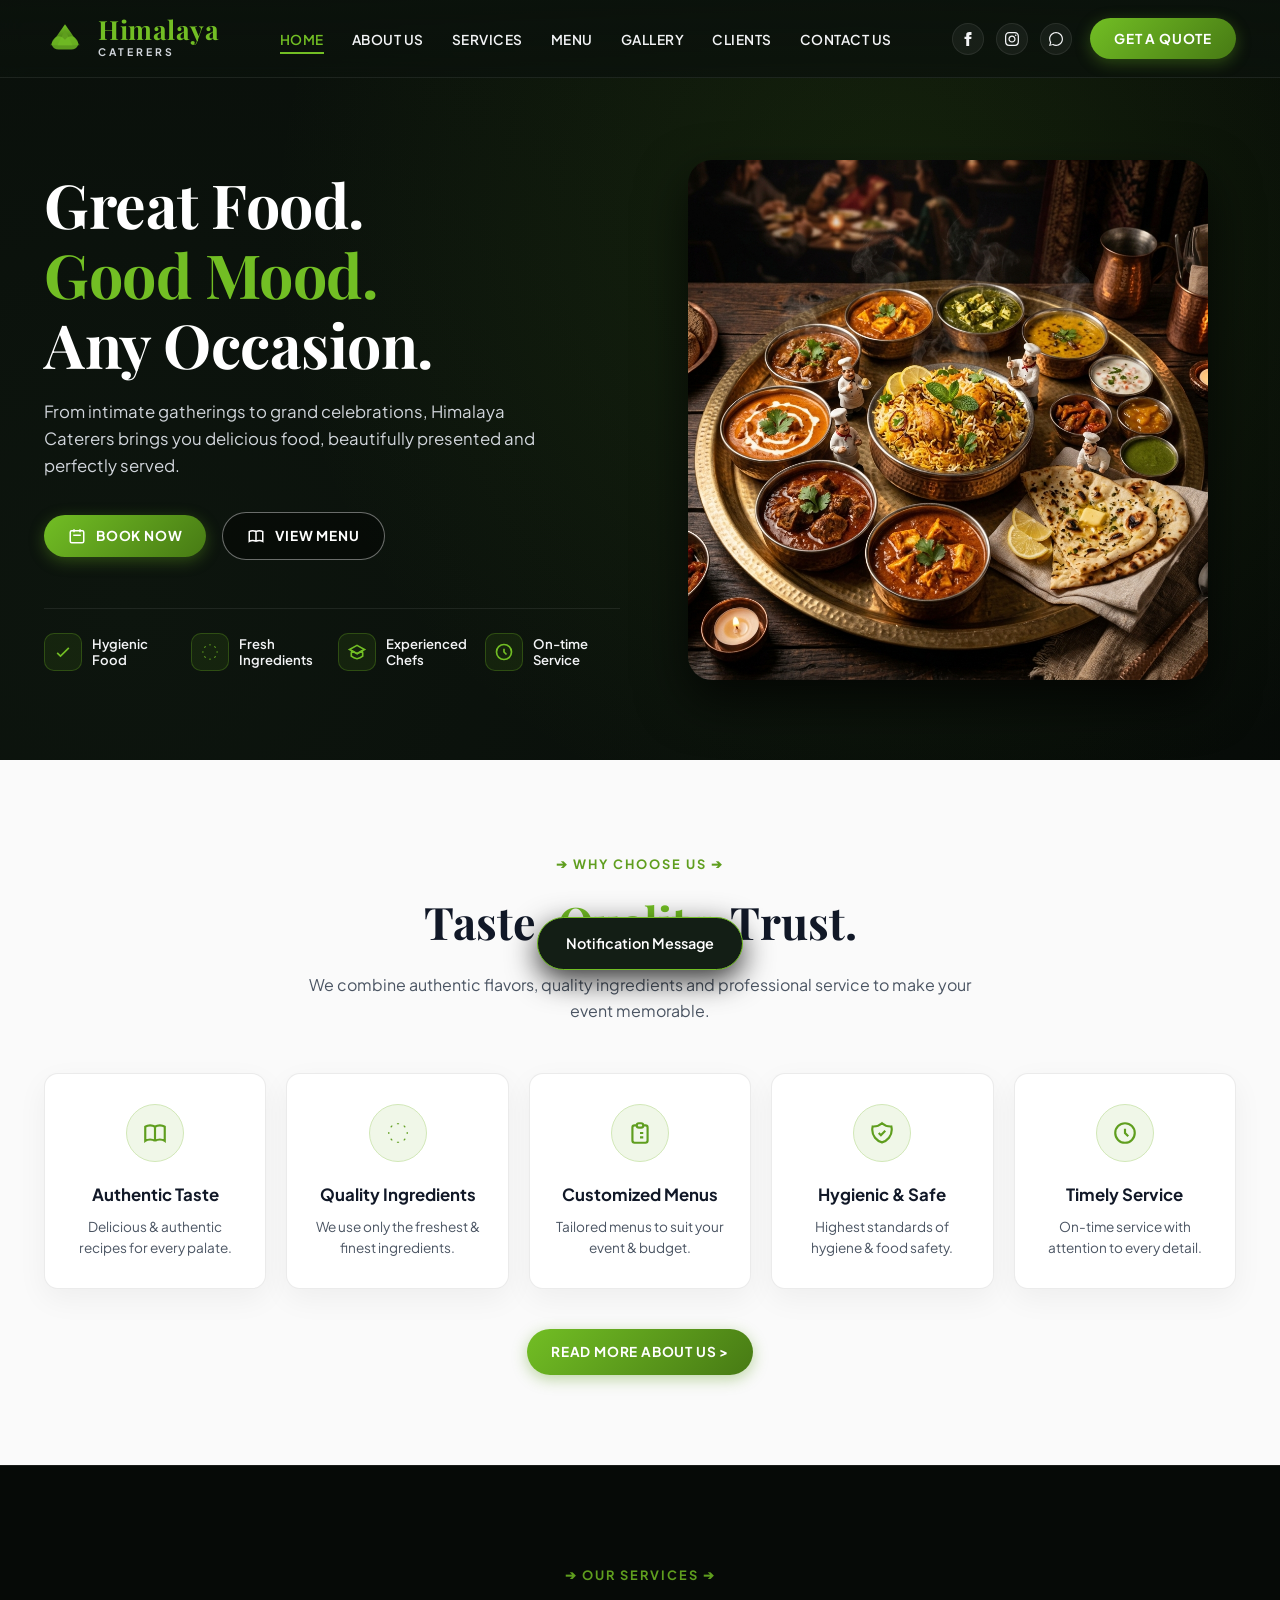
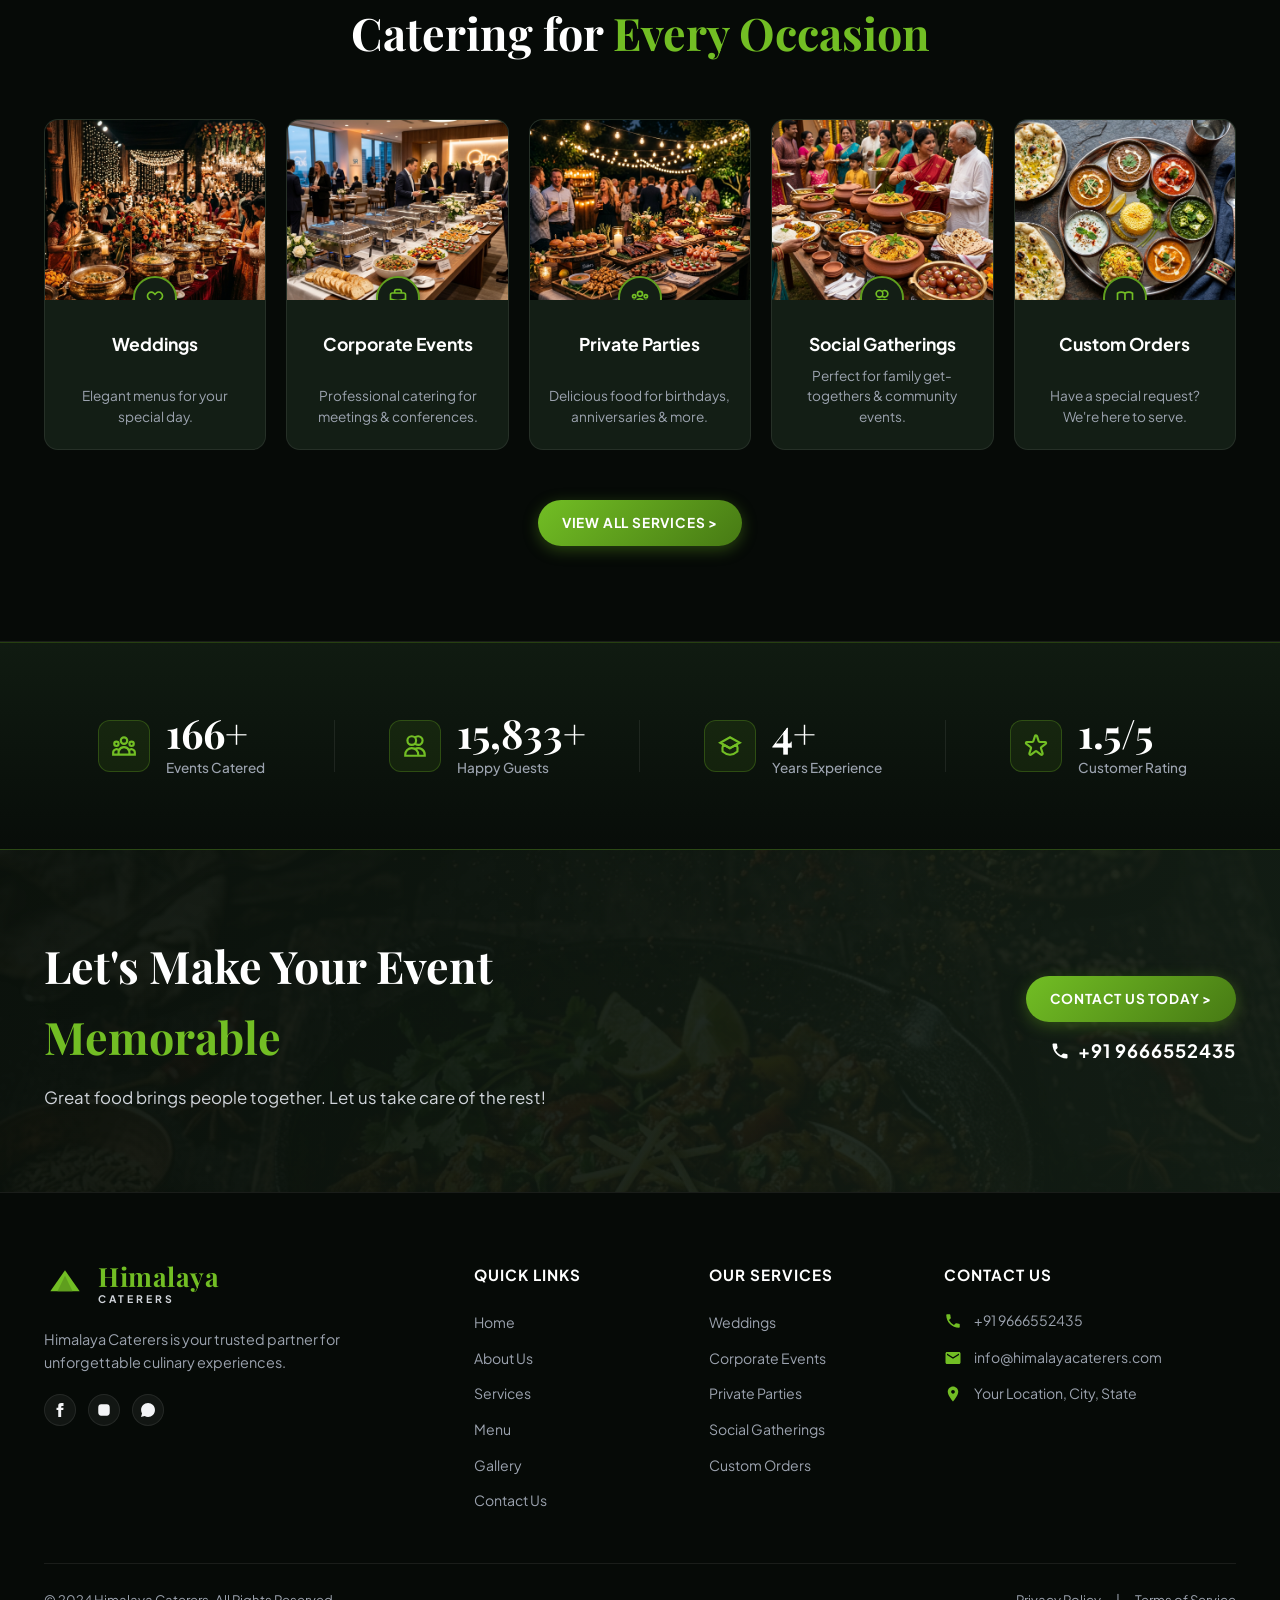
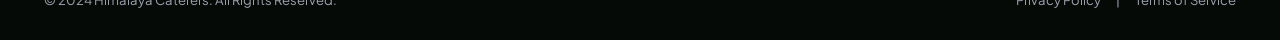
==== commit 7c0b35ee: "Refactor into multi-page architecture (index, about, services, menu, gallery, contact) with active n" ====
--- a/index.html
+++ b/index.html
@@ -17,8 +17,7 @@
        ========================================================================== -->
   <header class="header">
     <div class="container header-container">
-      <!-- Logo -->
-      <a href="#home" class="logo">
+      <a href="index.html" class="logo">
         <svg class="logo-icon" viewBox="0 0 100 100" fill="none" xmlns="http://www.w3.org/2000/svg">
           <path d="M50 15L15 65H85L50 15Z" fill="url(#mountainGrad)"/>
           <path d="M50 28L32 65H68L50 28Z" fill="#5F9E1E"/>
@@ -36,16 +35,16 @@
         </div>
       </a>
 
-      <!-- Desktop Navigation Menu -->
+      <!-- Navigation Menu -->
       <nav>
         <ul class="nav-menu">
-          <li><a href="#home" class="nav-link active">HOME</a></li>
-          <li><a href="#about" class="nav-link">ABOUT US</a></li>
-          <li><a href="#services" class="nav-link">SERVICES</a></li>
-          <li><a href="#menu" class="nav-link js-open-menu">MENU</a></li>
-          <li><a href="#why-us" class="nav-link">GALLERY</a></li>
-          <li><a href="#stats" class="nav-link">CLIENTS</a></li>
-          <li><a href="#contact" class="nav-link">CONTACT US</a></li>
+          <li><a href="index.html" class="nav-link active">HOME</a></li>
+          <li><a href="about.html" class="nav-link">ABOUT US</a></li>
+          <li><a href="services.html" class="nav-link">SERVICES</a></li>
+          <li><a href="menu.html" class="nav-link">MENU</a></li>
+          <li><a href="gallery.html" class="nav-link">GALLERY</a></li>
+          <li><a href="gallery.html#clients" class="nav-link">CLIENTS</a></li>
+          <li><a href="contact.html" class="nav-link">CONTACT US</a></li>
         </ul>
       </nav>
 
@@ -66,7 +65,6 @@
           <span>GET A QUOTE</span>
         </button>
         
-        <!-- Mobile Toggle Button -->
         <button class="mobile-toggle" aria-label="Toggle Navigation">
           <span></span>
           <span></span>
@@ -84,13 +82,13 @@
         <span style="font-family: var(--font-serif); font-size: 1.5rem; font-weight: 700; color: var(--primary-green-bright);">Himalaya Caterers</span>
       </div>
       <ul class="mobile-nav-menu">
-        <li><a href="#home" class="mobile-nav-link active">HOME</a></li>
-        <li><a href="#about" class="mobile-nav-link">ABOUT US</a></li>
-        <li><a href="#services" class="mobile-nav-link">SERVICES</a></li>
-        <li><a href="#menu" class="mobile-nav-link js-open-menu">MENU</a></li>
-        <li><a href="#why-us" class="mobile-nav-link">GALLERY</a></li>
-        <li><a href="#stats" class="mobile-nav-link">CLIENTS</a></li>
-        <li><a href="#contact" class="mobile-nav-link">CONTACT US</a></li>
+        <li><a href="index.html" class="mobile-nav-link active">HOME</a></li>
+        <li><a href="about.html" class="mobile-nav-link">ABOUT US</a></li>
+        <li><a href="services.html" class="mobile-nav-link">SERVICES</a></li>
+        <li><a href="menu.html" class="mobile-nav-link">MENU</a></li>
+        <li><a href="gallery.html" class="mobile-nav-link">GALLERY</a></li>
+        <li><a href="gallery.html#clients" class="mobile-nav-link">CLIENTS</a></li>
+        <li><a href="contact.html" class="mobile-nav-link">CONTACT US</a></li>
       </ul>
     </div>
     <div style="display: flex; flex-direction: column; gap: 14px;">
@@ -103,12 +101,9 @@
     </div>
   </div>
 
-  <!-- ==========================================================================
-       HERO SECTION
-       ========================================================================== -->
-  <section id="home" class="hero">
+  <!-- HERO SECTION -->
+  <section class="hero">
     <div class="container hero-grid">
-      <!-- Left Content -->
       <div class="hero-content fade-up">
         <h1 class="hero-title">
           Great Food.<br>
@@ -124,13 +119,12 @@
             <svg width="18" height="18" fill="none" stroke="currentColor" stroke-width="2" viewBox="0 0 24 24"><path d="M8 7V3m8 4V3m-9 8h10M5 21h14a2 2 0 002-2V7a2 2 0 00-2-2H5a2 2 0 00-2 2v12a2 2 0 002 2z"/></svg>
             <span>BOOK NOW</span>
           </button>
-          <button class="btn-secondary js-open-menu">
+          <a href="menu.html" class="btn-secondary">
             <svg width="18" height="18" fill="none" stroke="currentColor" stroke-width="2" viewBox="0 0 24 24"><path d="M12 6.253v13m0-13C10.832 5.477 9.246 5 7.5 5S4.168 5.477 3 6.253v13C4.168 18.477 5.754 18 7.5 18s3.332.477 4.5 1.253m0-13C13.168 5.477 14.754 5 16.5 5c1.747 0 3.332.477 4.5 1.253v13C19.832 18.477 18.247 18 16.5 18c-1.746 0-3.332.477-4.5 1.253"/></svg>
             <span>VIEW MENU</span>
-          </button>
-        </div>
-
-        <!-- 4 Badges Row (2x2 on Mobile, Horizontal on Desktop) -->
+          </a>
+        </div>
+
         <div class="hero-badges-container">
           <div class="badge-item">
             <div class="badge-icon">
@@ -162,7 +156,6 @@
         </div>
       </div>
 
-      <!-- Right Visual Feature -->
       <div class="hero-visual fade-in">
         <div class="hero-image-wrapper">
           <img src="assets/images/hero-dish.png" alt="Himalaya Caterers Culinary Dish Feast" class="hero-main-img">
@@ -171,10 +164,8 @@
     </div>
   </section>
 
-  <!-- ==========================================================================
-       WHY CHOOSE US SECTION (Light Background)
-       ========================================================================== -->
-  <section id="about" class="why-choose-us">
+  <!-- WHY CHOOSE US SUMMARY -->
+  <section class="why-choose-us">
     <div class="container">
       <div class="section-title-center fade-up">
         <span class="section-tag">➔ WHY CHOOSE US ➔</span>
@@ -185,7 +176,6 @@
       </div>
 
       <div class="why-grid fade-up">
-        <!-- Card 1 -->
         <div class="why-card">
           <div class="why-card-icon">
             <svg width="26" height="26" fill="none" stroke="currentColor" stroke-width="2" viewBox="0 0 24 24"><path d="M12 6.253v13m0-13C10.832 5.477 9.246 5 7.5 5S4.168 5.477 3 6.253v13C4.168 18.477 5.754 18 7.5 18s3.332.477 4.5 1.253m0-13C13.168 5.477 14.754 5 16.5 5c1.747 0 3.332.477 4.5 1.253v13C19.832 18.477 18.247 18 16.5 18c-1.746 0-3.332.477-4.5 1.253"/></svg>
@@ -196,7 +186,6 @@
           </div>
         </div>
 
-        <!-- Card 2 -->
         <div class="why-card">
           <div class="why-card-icon">
             <svg width="26" height="26" fill="none" stroke="currentColor" stroke-width="2" viewBox="0 0 24 24"><path d="M12 3v1m0 16v1m9-9h-1M4 12H3m15.364 6.364l-.707-.707M6.343 6.343l-.707-.707m12.728 0l-.707.707M6.343 17.657l-.707.707"/></svg>
@@ -207,7 +196,6 @@
           </div>
         </div>
 
-        <!-- Card 3 -->
         <div class="why-card">
           <div class="why-card-icon">
             <svg width="26" height="26" fill="none" stroke="currentColor" stroke-width="2" viewBox="0 0 24 24"><path d="M9 5H7a2 2 0 00-2 2v12a2 2 0 002 2h10a2 2 0 002-2V7a2 2 0 00-2-2h-2M9 5a2 2 0 002 2h2a2 2 0 002-2M9 5a2 2 0 012-2h2a2 2 0 012 2m-3 7h3m-3 4h3m-6-4h.01M9 16h.01"/></svg>
@@ -218,7 +206,6 @@
           </div>
         </div>
 
-        <!-- Card 4 -->
         <div class="why-card">
           <div class="why-card-icon">
             <svg width="26" height="26" fill="none" stroke="currentColor" stroke-width="2" viewBox="0 0 24 24"><path d="M9 12l2 2 4-4m5.618-4.016A11.955 11.955 0 0112 2.944a11.955 11.955 0 01-8.618 3.04A12.02 12.02 0 003 9c0 5.591 3.824 10.29 9 11.622 5.176-1.332 9-6.03 9-11.622 0-1.042-.133-2.052-.382-3.016z"/></svg>
@@ -229,7 +216,6 @@
           </div>
         </div>
 
-        <!-- Card 5 -->
         <div class="why-card">
           <div class="why-card-icon">
             <svg width="26" height="26" fill="none" stroke="currentColor" stroke-width="2" viewBox="0 0 24 24"><path d="M12 8v4l3 3m6-3a9 9 0 11-18 0 9 9 0 0118 0z"/></svg>
@@ -240,13 +226,17 @@
           </div>
         </div>
       </div>
+      
+      <div style="text-align: center; margin-top: 40px;">
+        <a href="about.html" class="btn-primary">
+          <span>READ MORE ABOUT US &gt;</span>
+        </a>
+      </div>
     </div>
   </section>
 
-  <!-- ==========================================================================
-       OUR SERVICES SECTION
-       ========================================================================== -->
-  <section id="services" class="services-section">
+  <!-- SERVICES SECTION SUMMARY -->
+  <section class="services-section">
     <div class="container">
       <div class="section-title-center fade-up">
         <span class="section-tag">➔ OUR SERVICES ➔</span>
@@ -254,7 +244,6 @@
       </div>
 
       <div class="services-carousel-wrapper fade-up">
-        <!-- Carousel Nav Buttons -->
         <button class="carousel-btn carousel-prev" aria-label="Previous Service">
           <svg width="20" height="20" fill="none" stroke="currentColor" stroke-width="2" viewBox="0 0 24 24"><path d="M15 19l-7-7 7-7"/></svg>
         </button>
@@ -263,7 +252,6 @@
         </button>
 
         <div class="services-grid">
-          <!-- Service 1 -->
           <div class="service-card">
             <div class="service-img-container">
               <img src="assets/images/wedding-catering.png" alt="Weddings Catering">
@@ -277,7 +265,6 @@
             </div>
           </div>
 
-          <!-- Service 2 -->
           <div class="service-card">
             <div class="service-img-container">
               <img src="assets/images/corporate-catering.png" alt="Corporate Events">
@@ -291,7 +278,6 @@
             </div>
           </div>
 
-          <!-- Service 3 -->
           <div class="service-card">
             <div class="service-img-container">
               <img src="assets/images/private-party-catering.png" alt="Private Parties">
@@ -305,7 +291,6 @@
             </div>
           </div>
 
-          <!-- Service 4 -->
           <div class="service-card">
             <div class="service-img-container">
               <img src="assets/images/social-gatherings-catering.png" alt="Social Gatherings">
@@ -319,7 +304,6 @@
             </div>
           </div>
 
-          <!-- Service 5 -->
           <div class="service-card">
             <div class="service-img-container">
               <img src="assets/images/custom-orders.png" alt="Custom Orders">
@@ -336,20 +320,17 @@
       </div>
 
       <div class="services-cta-wrapper fade-up">
-        <button class="btn-primary js-open-quote">
+        <a href="services.html" class="btn-primary">
           <span>VIEW ALL SERVICES &gt;</span>
-        </button>
+        </a>
       </div>
     </div>
   </section>
 
-  <!-- ==========================================================================
-       ANIMATED STATS / COUNTERS SECTION
-       ========================================================================== -->
-  <section id="stats" class="stats-section">
+  <!-- ANIMATED STATS SECTION -->
+  <section class="stats-section">
     <div class="container">
       <div class="stats-grid">
-        <!-- Stat 1 -->
         <div class="stat-item fade-up">
           <div class="stat-icon">
             <svg width="26" height="26" fill="none" stroke="currentColor" stroke-width="2" viewBox="0 0 24 24"><path d="M17 20h5v-2a3 3 0 00-5.356-1.857M17 20H7m10 0v-2c0-.656-.126-1.283-.356-1.857M7 20H2v-2a3 3 0 015.356-1.857M7 20v-2c0-.656.126-1.283.356-1.857m0 0a5.002 5.002 0 019.288 0M15 7a3 3 0 11-6 0 3 3 0 016 0zm6 3a2 2 0 11-4 0 2 2 0 014 0zM7 10a2 2 0 11-4 0 2 2 0 014 0z"/></svg>
@@ -360,7 +341,6 @@
           </div>
         </div>
 
-        <!-- Stat 2 -->
         <div class="stat-item fade-up">
           <div class="stat-icon">
             <svg width="26" height="26" fill="none" stroke="currentColor" stroke-width="2" viewBox="0 0 24 24"><path d="M12 4.354a4 4 0 110 5.292M15 21H3v-1a6 6 0 0112 0v1zm0 0h6v-1a6 6 0 00-9-5.197M13 7a4 4 0 11-8 0 4 4 0 018 0z"/></svg>
@@ -371,7 +351,6 @@
           </div>
         </div>
 
-        <!-- Stat 3 -->
         <div class="stat-item fade-up">
           <div class="stat-icon">
             <svg width="26" height="26" fill="none" stroke="currentColor" stroke-width="2" viewBox="0 0 24 24"><path d="M12 14l9-5-9-5-9 5 9 5z"/><path d="M12 14l6.16-3.422a12.083 12.083 0 01.665 6.479A11.952 11.952 0 0112 20.055a11.952 11.952 0 01-6.824-2.998 12.078 12.078 0 01.665-6.479L12 14z"/></svg>
@@ -382,7 +361,6 @@
           </div>
         </div>
 
-        <!-- Stat 4 -->
         <div class="stat-item fade-up">
           <div class="stat-icon">
             <svg width="26" height="26" fill="none" stroke="currentColor" stroke-width="2" viewBox="0 0 24 24"><path d="M11.049 2.927c.3-.921 1.603-.921 1.902 0l1.519 4.674a1 1 0 00.95.69h4.915c.969 0 1.371 1.24.588 1.81l-3.976 2.888a1 1 0 00-.363 1.118l1.518 4.674c.3.922-.755 1.688-1.538 1.118l-3.976-2.888a1 1 0 00-1.176 0l-3.976 2.888c-.783.57-1.838-.197-1.538-1.118l1.518-4.674a1 1 0 00-.363-1.118l-3.976-2.888c-.784-.57-.38-1.81.588-1.81h4.914a1 1 0 00.951-.69l1.519-4.674z"/></svg>
@@ -396,10 +374,8 @@
     </div>
   </section>
 
-  <!-- ==========================================================================
-       CTA BANNER (Let's Make Your Event Memorable)
-       ========================================================================== -->
-  <section id="contact" class="cta-banner">
+  <!-- CTA BANNER -->
+  <section class="cta-banner">
     <div class="container cta-banner-container">
       <div class="cta-content fade-up">
         <h2 class="cta-title">Let's Make Your Event <span class="highlight">Memorable</span></h2>
@@ -407,7 +383,6 @@
       </div>
 
       <div class="cta-action fade-up">
-        <!-- Direct call link to 9666552435 as requested by user -->
         <a href="tel:9666552435" class="btn-primary">
           <span>CONTACT US TODAY &gt;</span>
         </a>
@@ -419,15 +394,12 @@
     </div>
   </section>
 
-  <!-- ==========================================================================
-       FOOTER
-       ========================================================================== -->
+  <!-- FOOTER -->
   <footer class="footer">
     <div class="container">
       <div class="footer-grid">
-        <!-- Brand Info -->
         <div class="footer-brand">
-          <a href="#home" class="logo">
+          <a href="index.html" class="logo">
             <svg class="logo-icon" viewBox="0 0 100 100" fill="none" xmlns="http://www.w3.org/2000/svg">
               <path d="M50 15L15 65H85L50 15Z" fill="#72BE24"/>
               <path d="M50 28L32 65H68L50 28Z" fill="#5F9E1E"/>
@@ -453,32 +425,29 @@
           </div>
         </div>
 
-        <!-- Quick Links -->
         <div>
           <h4 class="footer-col-title">QUICK LINKS</h4>
           <ul class="footer-links">
-            <li><a href="#home">Home</a></li>
-            <li><a href="#about">About Us</a></li>
-            <li><a href="#services">Services</a></li>
-            <li><a href="#menu" class="js-open-menu">Menu</a></li>
-            <li><a href="#why-us">Gallery</a></li>
-            <li><a href="#contact">Contact Us</a></li>
+            <li><a href="index.html">Home</a></li>
+            <li><a href="about.html">About Us</a></li>
+            <li><a href="services.html">Services</a></li>
+            <li><a href="menu.html">Menu</a></li>
+            <li><a href="gallery.html">Gallery</a></li>
+            <li><a href="contact.html">Contact Us</a></li>
           </ul>
         </div>
 
-        <!-- Our Services -->
         <div>
           <h4 class="footer-col-title">OUR SERVICES</h4>
           <ul class="footer-links">
-            <li><a href="#services">Weddings</a></li>
-            <li><a href="#services">Corporate Events</a></li>
-            <li><a href="#services">Private Parties</a></li>
-            <li><a href="#services">Social Gatherings</a></li>
-            <li><a href="#services">Custom Orders</a></li>
+            <li><a href="services.html">Weddings</a></li>
+            <li><a href="services.html">Corporate Events</a></li>
+            <li><a href="services.html">Private Parties</a></li>
+            <li><a href="services.html">Social Gatherings</a></li>
+            <li><a href="services.html">Custom Orders</a></li>
           </ul>
         </div>
 
-        <!-- Contact Us -->
         <div>
           <h4 class="footer-col-title">CONTACT US</h4>
           <ul class="footer-contact-list">
@@ -509,14 +478,11 @@
     </div>
   </footer>
 
-  <!-- Scroll to Top Button -->
   <button class="back-to-top" aria-label="Back to Top">
     <svg width="20" height="20" fill="none" stroke="currentColor" stroke-width="2.5" viewBox="0 0 24 24"><path d="M5 15l7-7 7 7"/></svg>
   </button>
 
-  <!-- ==========================================================================
-       MODAL 1: GET A QUOTE / BOOK NOW
-       ========================================================================== -->
+  <!-- GET A QUOTE MODAL -->
   <div id="quoteModal" class="modal-wrapper">
     <div class="modal-backdrop"></div>
     <div class="modal-card">
@@ -573,126 +539,10 @@
     </div>
   </div>
 
-  <!-- ==========================================================================
-       MODAL 2: VIEW MENU
-       ========================================================================== -->
-  <div id="menuModal" class="modal-wrapper">
-    <div class="modal-backdrop"></div>
-    <div class="modal-card">
-      <button class="modal-close" aria-label="Close Modal">✕</button>
-
-      <div class="modal-header">
-        <h3 class="modal-title">Himalaya Caterers Menu</h3>
-        <p class="modal-subtitle">Explore our exquisite authentic dishes cooked by master chefs.</p>
-      </div>
-
-      <div class="menu-tabs">
-        <button class="menu-tab-btn active" data-tab="tabStarters">Starters</button>
-        <button class="menu-tab-btn" data-tab="tabMainCourse">Main Course</button>
-        <button class="menu-tab-btn" data-tab="tabBiryani">Biryani & Rice</button>
-        <button class="menu-tab-btn" data-tab="tabDesserts">Desserts</button>
-      </div>
-
-      <!-- Starters -->
-      <div id="tabStarters" class="menu-category-content active">
-        <div class="menu-item-row">
-          <div>
-            <div class="menu-item-name">Paneer Tikka & Hara Bhara Kabab</div>
-            <div class="menu-item-desc">Marinated cottage cheese char-grilled with fresh herbs.</div>
-          </div>
-          <span class="menu-item-tag">Chef Special</span>
-        </div>
-        <div class="menu-item-row">
-          <div>
-            <div class="menu-item-name">Chicken 65 & Tandoori Wings</div>
-            <div class="menu-item-desc">Spicy marinated chicken pieces deep fried to crisp perfection.</div>
-          </div>
-          <span class="menu-item-tag">Popular</span>
-        </div>
-        <div class="menu-item-row">
-          <div>
-            <div class="menu-item-name">Crispy Vegetable Spring Rolls</div>
-            <div class="menu-item-desc">Stuffed with crunchy seasonal veggies and sweet chili dip.</div>
-          </div>
-          <span class="menu-item-tag">Veg</span>
-        </div>
-      </div>
-
-      <!-- Main Course -->
-      <div id="tabMainCourse" class="menu-category-content">
-        <div class="menu-item-row">
-          <div>
-            <div class="menu-item-name">Dal Makhani & Butter Paneer</div>
-            <div class="menu-item-desc">Slow-cooked creamy black lentils & rich cottage cheese curry.</div>
-          </div>
-          <span class="menu-item-tag">Veg Deluxe</span>
-        </div>
-        <div class="menu-item-row">
-          <div>
-            <div class="menu-item-name">Hyderabadi Mutton Curry</div>
-            <div class="menu-item-desc">Tender mutton pieces simmered in rich spiced gravy.</div>
-          </div>
-          <span class="menu-item-tag">Non-Veg</span>
-        </div>
-        <div class="menu-item-row">
-          <div>
-            <div class="menu-item-name">Assorted Tandoori Roti & Naan</div>
-            <div class="menu-item-desc">Butter Naan, Garlic Naan, Missi Roti & Laccha Paratha.</div>
-          </div>
-          <span class="menu-item-tag">Bread Basket</span>
-        </div>
-      </div>
-
-      <!-- Biryani -->
-      <div id="tabBiryani" class="menu-category-content">
-        <div class="menu-item-row">
-          <div>
-            <div class="menu-item-name">Special Dum Biryani (Chicken / Mutton)</div>
-            <div class="menu-item-desc">Aromatic long grain basmati rice cooked on dum with tender meat & spices.</div>
-          </div>
-          <span class="menu-item-tag">Bestseller</span>
-        </div>
-        <div class="menu-item-row">
-          <div>
-            <div class="menu-item-name">Hyderabadi Veg Dum Biryani</div>
-            <div class="menu-item-desc">Flavored basmati rice with veggies, saffron, and fresh herbs.</div>
-          </div>
-          <span class="menu-item-tag">Veg</span>
-        </div>
-      </div>
-
-      <!-- Desserts -->
-      <div id="tabDesserts" class="menu-category-content">
-        <div class="menu-item-row">
-          <div>
-            <div class="menu-item-name">Hot Gulab Jamun & Shahi Tukda</div>
-            <div class="menu-item-desc">Traditional sweet desserts soaked in saffron sugar syrup.</div>
-          </div>
-          <span class="menu-item-tag">Sweet</span>
-        </div>
-        <div class="menu-item-row">
-          <div>
-            <div class="menu-item-name">Kesari Rasmalai & Ice Creams</div>
-            <div class="menu-item-desc">Soft cottage cheese dumplings in rich saffron milk.</div>
-          </div>
-          <span class="menu-item-tag">Delight</span>
-        </div>
-      </div>
-
-      <div style="margin-top: 24px; text-align: center;">
-        <button class="btn-primary js-open-quote" style="width: 100%;">
-          <span>REQUEST CUSTOM MENU QUOTE</span>
-        </button>
-      </div>
-    </div>
-  </div>
-
-  <!-- Toast Notification Container -->
   <div id="toastNotification" class="toast-notification">
     <span class="toast-msg">Notification Message</span>
   </div>
 
-  <!-- JavaScript File -->
   <script src="js/main.js"></script>
 </body>
 </html>
--- a/css/styles.css
+++ b/css/styles.css
@@ -355,7 +355,6 @@
   padding-left: 10px;
 }
 
-/* Backdrop Blur overlay for mobile menu */
 .nav-backdrop {
   position: fixed;
   inset: 0;
@@ -370,6 +369,54 @@
 .nav-backdrop.active {
   opacity: 1;
   visibility: visible;
+}
+
+/* ==========================================================================
+   PAGE BANNER (FOR MULTI-PAGE NAVIGATION)
+   ========================================================================== */
+.page-banner {
+  position: relative;
+  padding-top: 150px;
+  padding-bottom: 60px;
+  background: linear-gradient(180deg, rgba(11,18,12,0.92) 0%, rgba(6,10,7,0.96) 100%),
+              url('../assets/images/cta-banner-food.png') center/cover no-repeat;
+  border-bottom: 1px solid var(--primary-green-border);
+  text-align: center;
+}
+
+.page-banner-title {
+  font-family: var(--font-serif);
+  font-size: 3.2rem;
+  font-weight: 700;
+  color: var(--text-white);
+  margin-bottom: 10px;
+}
+
+.page-banner-subtitle {
+  font-size: 1.05rem;
+  color: var(--text-muted);
+  max-width: 600px;
+  margin: 0 auto 18px auto;
+}
+
+.breadcrumb {
+  display: inline-flex;
+  align-items: center;
+  gap: 8px;
+  font-size: 0.85rem;
+  font-weight: 600;
+  color: var(--primary-green-bright);
+  text-transform: uppercase;
+  letter-spacing: 1px;
+}
+
+.breadcrumb a {
+  color: var(--text-muted);
+  transition: var(--transition-fast);
+}
+
+.breadcrumb a:hover {
+  color: var(--text-white);
 }
 
 /* ==========================================================================
@@ -422,7 +469,6 @@
   flex-wrap: wrap;
 }
 
-/* Hero Badges Horizontal Bar */
 .hero-badges-container {
   display: grid;
   grid-template-columns: repeat(4, 1fr);
@@ -457,7 +503,6 @@
   line-height: 1.2;
 }
 
-/* Hero Image Right Side */
 .hero-visual {
   position: relative;
   display: flex;
@@ -587,25 +632,6 @@
   font-size: 0.85rem;
   color: var(--text-dark-body);
   line-height: 1.5;
-}
-
-/* Side decorative leaves */
-.leaf-deco-left {
-  position: absolute;
-  left: -40px;
-  top: 40%;
-  width: 140px;
-  opacity: 0.15;
-  pointer-events: none;
-}
-
-.leaf-deco-right {
-  position: absolute;
-  right: -40px;
-  top: 15%;
-  width: 140px;
-  opacity: 0.15;
-  pointer-events: none;
 }
 
 /* ==========================================================================
@@ -719,7 +745,6 @@
   margin-top: 50px;
 }
 
-/* Carousel Control Arrows (Visible on mobile/tablet or when sliding) */
 .carousel-btn {
   position: absolute;
   top: 50%;
@@ -817,6 +842,125 @@
 }
 
 /* ==========================================================================
+   GALLERY PAGE GRID & FILTER TABS
+   ========================================================================== */
+.gallery-section {
+  padding: 80px 0;
+}
+
+.gallery-grid {
+  display: grid;
+  grid-template-columns: repeat(3, 1fr);
+  gap: 20px;
+  margin-top: 30px;
+}
+
+.gallery-item {
+  position: relative;
+  border-radius: var(--radius-md);
+  overflow: hidden;
+  height: 260px;
+  border: 1px solid var(--border-dark-subtle);
+  transition: var(--transition-normal);
+}
+
+.gallery-item img {
+  width: 100%;
+  height: 100%;
+  object-fit: cover;
+  transition: var(--transition-slow);
+}
+
+.gallery-item:hover img {
+  transform: scale(1.08);
+}
+
+.gallery-overlay {
+  position: absolute;
+  inset: 0;
+  background: linear-gradient(180deg, transparent 40%, rgba(11, 18, 12, 0.95) 100%);
+  display: flex;
+  flex-direction: column;
+  justify-content: flex-end;
+  padding: 20px;
+  opacity: 0;
+  transition: var(--transition-normal);
+}
+
+.gallery-item:hover .gallery-overlay {
+  opacity: 1;
+}
+
+.gallery-title {
+  font-family: var(--font-serif);
+  font-size: 1.2rem;
+  color: var(--text-white);
+}
+
+.gallery-cat {
+  font-size: 0.8rem;
+  color: var(--primary-green-bright);
+  font-weight: 600;
+}
+
+/* ==========================================================================
+   CONTACT PAGE SPECIFIC STYLES
+   ========================================================================== */
+.contact-section-wrapper {
+  padding: 80px 0;
+}
+
+.contact-grid-main {
+  display: grid;
+  grid-template-columns: 1fr 1.2fr;
+  gap: 40px;
+}
+
+.contact-info-card {
+  background: var(--bg-dark-card);
+  border: 1px solid var(--primary-green-border);
+  border-radius: var(--radius-lg);
+  padding: 40px 30px;
+  display: flex;
+  flex-direction: column;
+  gap: 28px;
+}
+
+.contact-direct-call-box {
+  background: linear-gradient(135deg, var(--primary-green) 0%, var(--primary-green-dark) 100%);
+  border-radius: var(--radius-md);
+  padding: 24px;
+  text-align: center;
+  color: #FFF;
+  box-shadow: var(--shadow-glow);
+}
+
+.contact-direct-call-box h3 {
+  font-family: var(--font-serif);
+  font-size: 1.5rem;
+  margin-bottom: 8px;
+}
+
+.contact-phone-btn {
+  display: inline-flex;
+  align-items: center;
+  gap: 10px;
+  font-size: 1.3rem;
+  font-weight: 700;
+  color: #FFF;
+  background: rgba(0, 0, 0, 0.25);
+  padding: 10px 24px;
+  border-radius: var(--radius-pill);
+  margin-top: 12px;
+  transition: var(--transition-fast);
+}
+
+.contact-phone-btn:hover {
+  background: #FFF;
+  color: var(--primary-green-dark);
+}
+
+/* ==========================================================================
    CTA BANNER (Let's Make Your Event Memorable)
    ========================================================================== */
 .cta-banner {
@@ -961,7 +1105,6 @@
   color: var(--text-muted);
 }
 
-/* Scroll To Top Button */
 .back-to-top {
   position: fixed;
   bottom: 24px;
@@ -992,7 +1135,7 @@
 }
 
 /* ==========================================================================
-   POPUP MODALS ("BOOK NOW" / "GET A QUOTE" & "VIEW MENU")
+   POPUP MODALS
    ========================================================================== */
 .modal-wrapper {
   position: fixed;
@@ -1077,7 +1220,6 @@
   color: var(--text-muted);
 }
 
-/* Booking Form */
 .form-grid {
   display: grid;
   grid-template-columns: 1fr 1fr;
@@ -1124,7 +1266,6 @@
   color: var(--text-white);
 }
 
-/* View Menu Tabs & List */
 .menu-tabs {
   display: flex;
   gap: 10px;
@@ -1186,7 +1327,6 @@
   font-weight: 600;
 }
 
-/* Toast Notifications */
 .toast-notification {
   position: fixed;
   bottom: 30px;
@@ -1211,9 +1351,6 @@
   transform: translateX(-50%) translateY(0);
 }
 
-/* ==========================================================================
-   SCROLL REVEAL ANIMATIONS
-   ========================================================================== */
 .fade-up {
   opacity: 0;
   transform: translateY(35px);
@@ -1234,239 +1371,66 @@
   opacity: 1;
 }
 
-/* ==========================================================================
-   RESPONSIVE DESIGN (MOBILE & TABLET OPTIMIZATIONS)
-   ========================================================================== */
-
+/* RESPONSIVE DESIGN */
 @media (max-width: 1024px) {
-  .hero-title {
-    font-size: 3.2rem;
-  }
-  .why-grid {
-    grid-template-columns: repeat(3, 1fr);
-  }
-  .services-grid {
-    grid-template-columns: repeat(3, 1fr);
-  }
-  .footer-grid {
-    grid-template-columns: 1fr 1fr;
-    gap: 30px;
-  }
+  .hero-title { font-size: 3.2rem; }
+  .why-grid { grid-template-columns: repeat(3, 1fr); }
+  .services-grid { grid-template-columns: repeat(3, 1fr); }
+  .footer-grid { grid-template-columns: 1fr 1fr; gap: 30px; }
+  .gallery-grid { grid-template-columns: repeat(2, 1fr); }
+  .contact-grid-main { grid-template-columns: 1fr; }
 }
 
 @media (max-width: 768px) {
-  /* Header Adjustments */
-  .nav-menu, .social-links-header {
-    display: none;
-  }
+  .nav-menu, .social-links-header { display: none; }
+  .mobile-toggle { display: flex; }
+  .header-actions .btn-primary { display: none; }
   
-  .mobile-toggle {
-    display: flex;
-  }
-
-  .header-actions .btn-primary {
-    display: none; /* Accessible in mobile drawer & hero */
-  }
-
-  /* Hero Section Mobile */
-  .hero {
-    padding-top: 110px;
-    padding-bottom: 50px;
-  }
-
-  .hero-grid {
-    grid-template-columns: 1fr;
-    gap: 30px;
-  }
-
-  .hero-content {
-    text-align: left; /* Left alignment as specified by user */
-  }
-
-  .hero-title {
-    font-size: 2.4rem;
-    line-height: 1.2;
-  }
-
-  .hero-subtitle {
-    font-size: 0.95rem;
-  }
-
-  .hero-buttons {
-    flex-direction: column;
-    align-items: stretch;
-    gap: 12px;
-  }
-
-  .hero-buttons .btn-primary,
-  .hero-buttons .btn-secondary {
-    width: 100%;
-    justify-content: center;
-  }
-
-  /* 2x2 Grid for Hero Badges on Mobile */
-  .hero-badges-container {
-    grid-template-columns: repeat(2, 1fr);
-    gap: 12px;
-  }
-
-  .badge-item {
-    background: var(--bg-dark-card);
-    padding: 12px 10px;
-    border-radius: var(--radius-sm);
-    border: 1px solid var(--border-dark-subtle);
-  }
-
-  .badge-icon {
-    width: 32px;
-    height: 32px;
-  }
-
-  .badge-text {
-    font-size: 0.75rem;
-  }
-
-  .hero-image-wrapper {
-    max-width: 100%;
-  }
-
-  /* Why Choose Us Section Mobile */
-  .why-choose-us {
-    padding: 60px 0;
-  }
-
-  .section-heading-dark {
-    font-size: 2rem;
-  }
-
-  .why-grid {
-    grid-template-columns: 1fr;
-    gap: 14px;
-  }
-
-  .why-card {
-    flex-direction: row;
-    text-align: left;
-    gap: 16px;
-    padding: 18px 16px;
-    align-items: flex-start;
-  }
-
-  .why-card-icon {
-    width: 46px;
-    height: 46px;
-    margin-bottom: 0;
-    flex-shrink: 0;
-  }
-
-  /* Our Services Mobile Carousel Setup */
-  .services-section {
-    padding: 60px 0;
-  }
-
-  .section-heading-light {
-    font-size: 2rem;
-  }
-
-  .services-carousel-wrapper {
-    overflow: hidden;
-    padding: 0 10px;
-  }
-
-  .services-grid {
-    display: flex;
-    overflow-x: auto;
-    scroll-snap-type: x mandatory;
-    scroll-behavior: smooth;
-    gap: 16px;
-    padding-bottom: 15px;
-    -webkit-overflow-scrolling: touch;
-  }
-
-  .services-grid::-webkit-scrollbar {
-    display: none;
-  }
-
-  .service-card {
-    min-width: 82%;
-    scroll-snap-align: center;
-    flex-shrink: 0;
-  }
-
-  .carousel-prev, .carousel-next {
-    display: flex;
-  }
-
-  /* 2x2 Grid for Stats Counters on Mobile */
-  .stats-section {
-    padding: 40px 0;
-  }
-
-  .stats-grid {
-    grid-template-columns: repeat(2, 1fr);
-    gap: 14px;
-  }
-
-  .stat-item {
-    background: var(--bg-dark-card);
-    border: 1px solid var(--primary-green-border);
-    border-radius: var(--radius-md);
-    padding: 20px 14px;
-    flex-direction: column;
-    text-align: center;
-  }
-
-  .stat-item:not(:last-child)::after {
-    display: none;
-  }
-
-  .stat-number {
-    font-size: 1.8rem;
-  }
-
-  .stat-label {
-    font-size: 0.78rem;
-  }
-
-  /* CTA Banner Mobile */
-  .cta-banner {
-    padding: 50px 0;
-    text-align: center;
-  }
-
-  .cta-banner-container {
-    flex-direction: column;
-    align-items: center;
-    gap: 24px;
-  }
-
-  .cta-title {
-    font-size: 2rem;
-  }
-
-  .cta-action {
-    align-items: center;
-    width: 100%;
-  }
-
-  .cta-action .btn-primary {
-    width: 100%;
-  }
-
-  /* Footer Mobile */
-  .footer-grid {
-    grid-template-columns: 1fr;
-    gap: 32px;
-  }
-
-  .footer-bottom {
-    flex-direction: column;
-    gap: 12px;
-    text-align: center;
-  }
-
-  /* Modals Mobile */
-  .form-grid {
-    grid-template-columns: 1fr;
-  }
-}
+  .page-banner { padding-top: 110px; padding-bottom: 40px; }
+  .page-banner-title { font-size: 2.2rem; }
+  
+  .hero { padding-top: 110px; padding-bottom: 50px; }
+  .hero-grid { grid-template-columns: 1fr; gap: 30px; }
+  .hero-content { text-align: left; }
+  .hero-title { font-size: 2.4rem; line-height: 1.2; }
+  .hero-subtitle { font-size: 0.95rem; }
+  .hero-buttons { flex-direction: column; align-items: stretch; gap: 12px; }
+  .hero-buttons .btn-primary, .hero-buttons .btn-secondary { width: 100%; justify-content: center; }
+  .hero-badges-container { grid-template-columns: repeat(2, 1fr); gap: 12px; }
+  .badge-item { background: var(--bg-dark-card); padding: 12px 10px; border-radius: var(--radius-sm); border: 1px solid var(--border-dark-subtle); }
+  .badge-icon { width: 32px; height: 32px; }
+  .badge-text { font-size: 0.75rem; }
+  
+  .why-choose-us { padding: 60px 0; }
+  .section-heading-dark { font-size: 2rem; }
+  .why-grid { grid-template-columns: 1fr; gap: 14px; }
+  .why-card { flex-direction: row; text-align: left; gap: 16px; padding: 18px 16px; align-items: flex-start; }
+  .why-card-icon { width: 46px; height: 46px; margin-bottom: 0; flex-shrink: 0; }
+  
+  .services-section { padding: 60px 0; }
+  .section-heading-light { font-size: 2rem; }
+  .services-carousel-wrapper { overflow: hidden; padding: 0 10px; }
+  .services-grid { display: flex; overflow-x: auto; scroll-snap-type: x mandatory; scroll-behavior: smooth; gap: 16px; padding-bottom: 15px; -webkit-overflow-scrolling: touch; }
+  .services-grid::-webkit-scrollbar { display: none; }
+  .service-card { min-width: 82%; scroll-snap-align: center; flex-shrink: 0; }
+  .carousel-prev, .carousel-next { display: flex; }
+  
+  .stats-section { padding: 40px 0; }
+  .stats-grid { grid-template-columns: repeat(2, 1fr); gap: 14px; }
+  .stat-item { background: var(--bg-dark-card); border: 1px solid var(--primary-green-border); border-radius: var(--radius-md); padding: 20px 14px; flex-direction: column; text-align: center; }
+  .stat-item:not(:last-child)::after { display: none; }
+  .stat-number { font-size: 1.8rem; }
+  .stat-label { font-size: 0.78rem; }
+  
+  .gallery-grid { grid-template-columns: 1fr; }
+
+  .cta-banner { padding: 50px 0; text-align: center; }
+  .cta-banner-container { flex-direction: column; align-items: center; gap: 24px; }
+  .cta-title { font-size: 2rem; }
+  .cta-action { align-items: center; width: 100%; }
+  .cta-action .btn-primary { width: 100%; }
+  
+  .footer-grid { grid-template-columns: 1fr; gap: 32px; }
+  .footer-bottom { flex-direction: column; gap: 12px; text-align: center; }
+  .form-grid { grid-template-columns: 1fr; }
+}
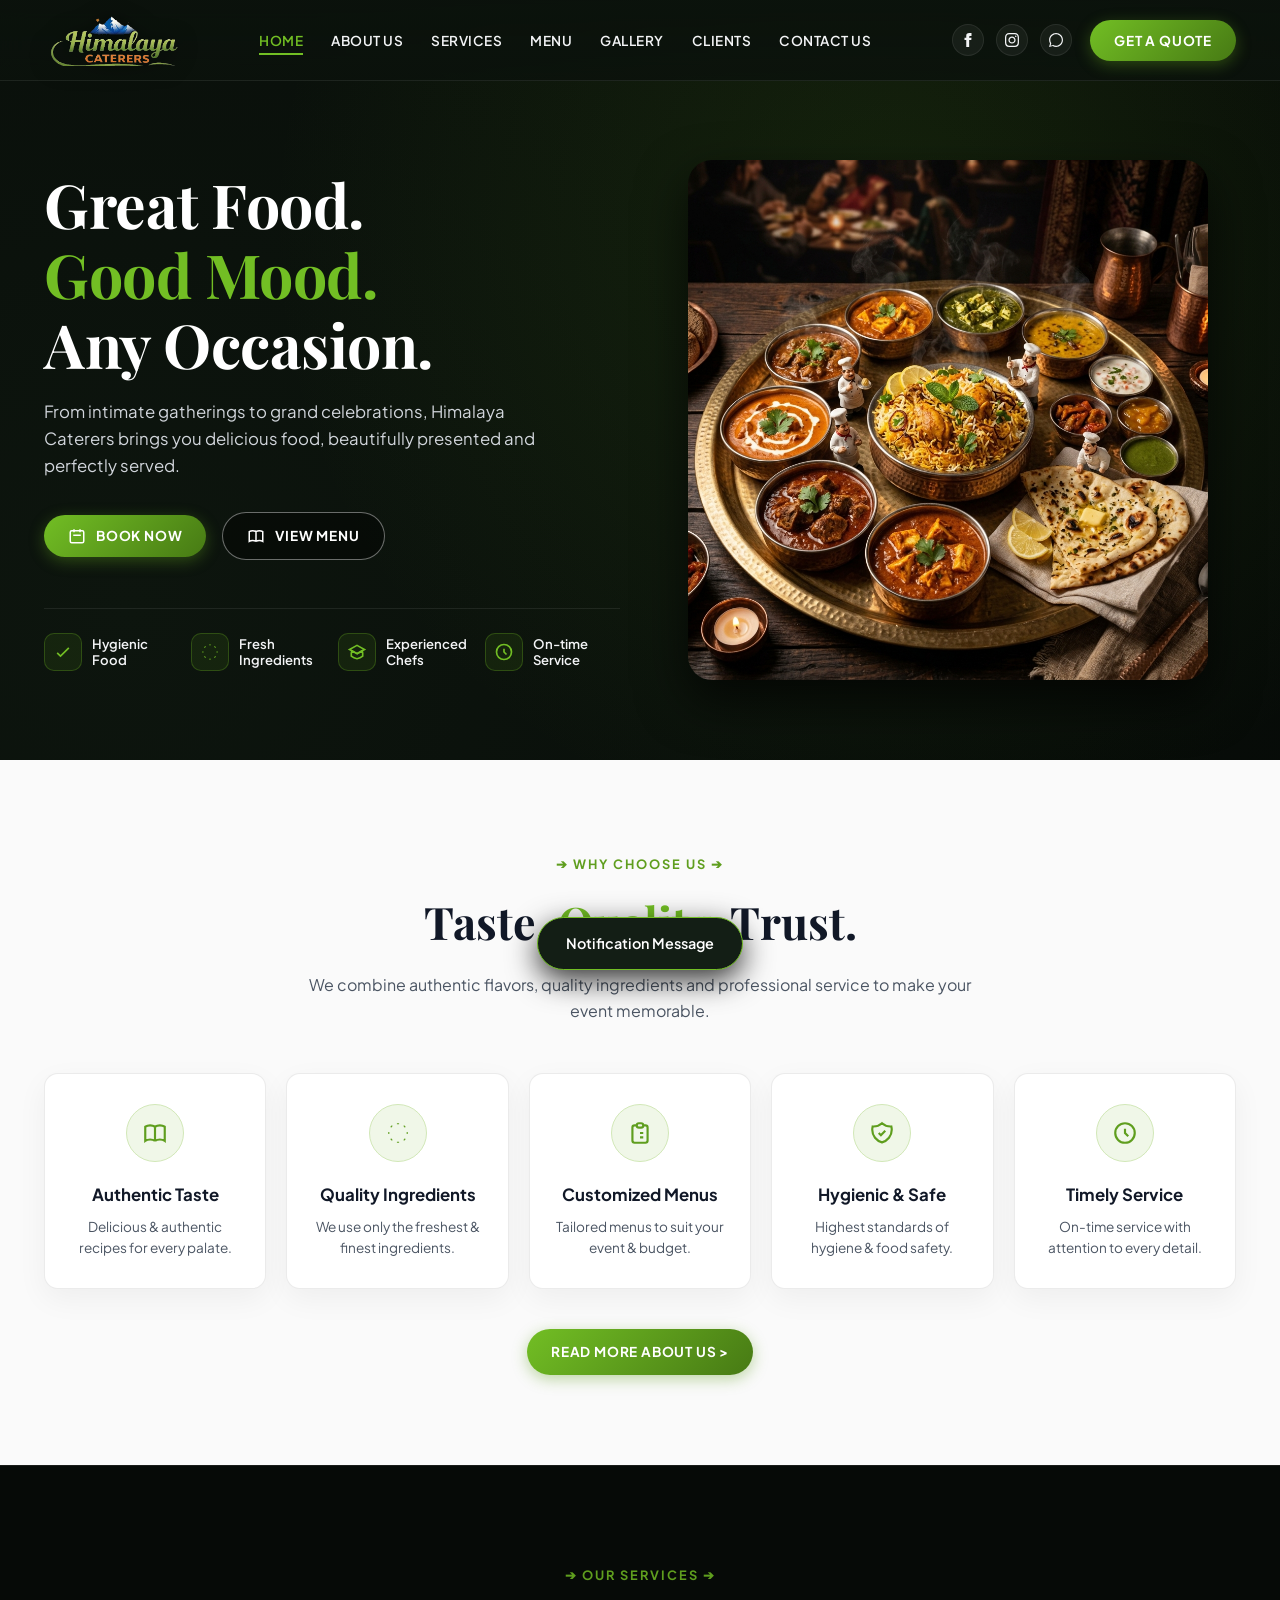
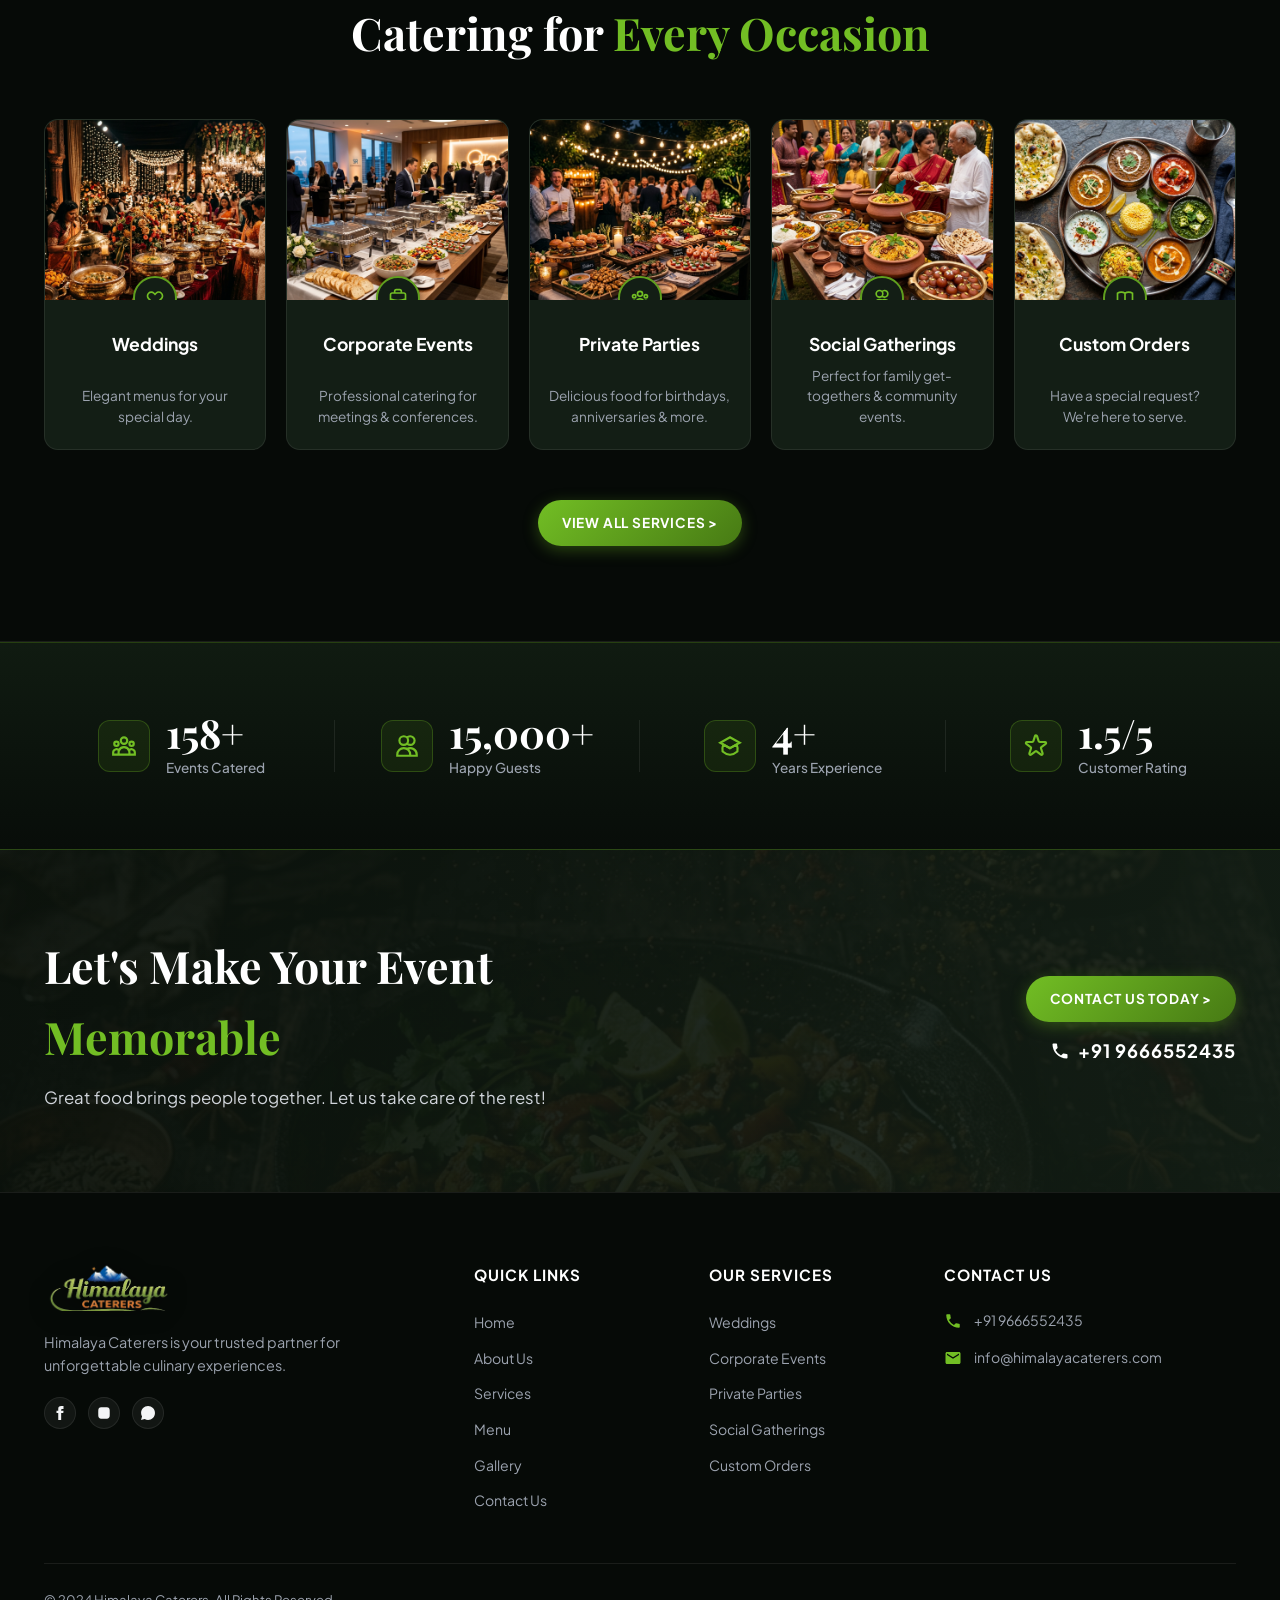
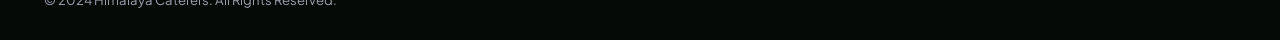
==== commit 8a78eb18: "Update desktop and mobile logo with authentic Himalaya Caterers branding image" ====
--- a/index.html
+++ b/index.html
@@ -12,27 +12,11 @@
 </head>
 <body>
 
-  <!-- ==========================================================================
-       HEADER / NAVBAR
-       ========================================================================== -->
+  <!-- HEADER / NAVBAR -->
   <header class="header">
     <div class="container header-container">
       <a href="index.html" class="logo">
-        <svg class="logo-icon" viewBox="0 0 100 100" fill="none" xmlns="http://www.w3.org/2000/svg">
-          <path d="M50 15L15 65H85L50 15Z" fill="url(#mountainGrad)"/>
-          <path d="M50 28L32 65H68L50 28Z" fill="#5F9E1E"/>
-          <path d="M35 75C20 75 12 60 25 48C38 36 50 52 50 52C50 52 62 36 75 48C88 60 80 75 65 75H35Z" fill="#72BE24" opacity="0.8"/>
-          <defs>
-            <linearGradient id="mountainGrad" x1="50" y1="15" x2="50" y2="65" gradientUnits="userSpaceOnUse">
-              <stop stop-color="#72BE24"/>
-              <stop offset="1" stop-color="#3C6B10"/>
-            </linearGradient>
-          </defs>
-        </svg>
-        <div class="logo-text">
-          <span class="logo-title">Himalaya</span>
-          <span class="logo-subtitle">CATERERS</span>
-        </div>
+        <img src="assets/images/logo-himalaya.png" alt="Himalaya Caterers Logo" class="brand-logo-img">
       </a>
 
       <!-- Navigation Menu -->
@@ -78,8 +62,8 @@
   <div class="nav-backdrop"></div>
   <div class="mobile-nav-overlay">
     <div>
-      <div style="margin-bottom: 30px;">
-        <span style="font-family: var(--font-serif); font-size: 1.5rem; font-weight: 700; color: var(--primary-green-bright);">Himalaya Caterers</span>
+      <div style="margin-bottom: 25px;">
+        <img src="assets/images/logo-himalaya.png" alt="Himalaya Caterers Logo" class="brand-logo-img" style="height: 48px;">
       </div>
       <ul class="mobile-nav-menu">
         <li><a href="index.html" class="mobile-nav-link active">HOME</a></li>
@@ -400,18 +384,9 @@
       <div class="footer-grid">
         <div class="footer-brand">
           <a href="index.html" class="logo">
-            <svg class="logo-icon" viewBox="0 0 100 100" fill="none" xmlns="http://www.w3.org/2000/svg">
-              <path d="M50 15L15 65H85L50 15Z" fill="#72BE24"/>
-              <path d="M50 28L32 65H68L50 28Z" fill="#5F9E1E"/>
-            </svg>
-            <div class="logo-text">
-              <span class="logo-title">Himalaya</span>
-              <span class="logo-subtitle">CATERERS</span>
-            </div>
+            <img src="assets/images/logo-himalaya.png" alt="Himalaya Caterers Logo" class="brand-logo-img" style="height: 48px;">
           </a>
-          <p class="footer-desc">
-            Himalaya Caterers is your trusted partner for unforgettable culinary experiences.
-          </p>
+          <p class="footer-desc">Himalaya Caterers is your trusted partner for unforgettable culinary experiences.</p>
           <div class="social-links-header">
             <a href="#" class="social-icon" aria-label="Facebook">
               <svg width="14" height="14" fill="currentColor" viewBox="0 0 24 24"><path d="M9 8H6v4h3v12h5V12h3.642L18 8h-4V6.333C14 5.374 14.5 5 15.5 5H18V0h-3.808C10.592 0 9 1.583 9 4.615V8z"/></svg>
@@ -459,21 +434,12 @@
               <svg width="18" height="18" fill="currentColor" viewBox="0 0 24 24"><path d="M20 4H4c-1.1 0-1.99.9-1.99 2L2 18c0 1.1.9 2 2 2h16c1.1 0 2-.9 2-2V6c0-1.1-.9-2-2-2zm0 4l-8 5-8-5V6l8 5 8-5v2z"/></svg>
               <a href="mailto:info@himalayacaterers.com" style="color: inherit;">info@himalayacaterers.com</a>
             </li>
-            <li class="footer-contact-item">
-              <svg width="18" height="18" fill="currentColor" viewBox="0 0 24 24"><path d="M12 2C8.13 2 5 5.13 5 9c0 5.25 7 13 7 13s7-7.75 7-13c0-3.87-3.13-7-7-7zm0 9.5c-1.38 0-2.5-1.12-2.5-2.5s1.12-2.5 2.5-2.5 2.5 1.12 2.5 2.5-1.12 2.5-2.5 2.5z"/></svg>
-              <span>Your Location, City, State</span>
-            </li>
           </ul>
         </div>
       </div>
 
       <div class="footer-bottom">
         <p>© 2024 Himalaya Caterers. All Rights Reserved.</p>
-        <div style="display: flex; gap: 15px;">
-          <a href="#" style="color: inherit;">Privacy Policy</a>
-          <span>|</span>
-          <a href="#" style="color: inherit;">Terms of Service</a>
-        </div>
       </div>
     </div>
   </footer>
@@ -528,7 +494,7 @@
 
           <div class="form-group full-width">
             <label for="formNotes" class="form-label">Special Requirements / Menu Preferences</label>
-            <textarea id="formNotes" class="form-textarea" rows="3" placeholder="Tell us about food preferences (Veg/Non-Veg, specific dishes, budget)..."></textarea>
+            <textarea id="formNotes" class="form-textarea" rows="3" placeholder="Tell us about food preferences..."></textarea>
           </div>
         </div>
 
--- a/css/styles.css
+++ b/css/styles.css
@@ -106,7 +106,7 @@
 }
 
 /* ==========================================================================
-   HEADER / NAVBAR
+   HEADER / NAVBAR LOGO
    ========================================================================== */
 .header {
   position: fixed;
@@ -114,17 +114,17 @@
   left: 0;
   width: 100%;
   z-index: 1000;
-  padding: 16px 0;
+  padding: 14px 0;
   transition: var(--transition-normal);
-  background: linear-gradient(180deg, rgba(11, 18, 12, 0.95) 0%, rgba(11, 18, 12, 0.8) 100%);
-  backdrop-filter: blur(12px);
+  background: linear-gradient(180deg, rgba(11, 18, 12, 0.96) 0%, rgba(11, 18, 12, 0.85) 100%);
+  backdrop-filter: blur(14px);
   border-bottom: 1px solid var(--border-dark-subtle);
 }
 
 .header.scrolled {
-  padding: 12px 0;
+  padding: 10px 0;
   background: rgba(11, 18, 12, 0.98);
-  box-shadow: 0 10px 30px rgba(0, 0, 0, 0.6);
+  box-shadow: 0 10px 30px rgba(0, 0, 0, 0.7);
 }
 
 .header-container {
@@ -136,36 +136,20 @@
 .logo {
   display: flex;
   align-items: center;
-  gap: 12px;
   text-decoration: none;
 }
 
-.logo-icon {
-  width: 42px;
-  height: 42px;
-}
-
-.logo-text {
-  display: flex;
-  flex-direction: column;
-}
-
-.logo-title {
-  font-family: var(--font-serif);
-  font-size: 1.65rem;
-  font-weight: 700;
-  color: var(--primary-green-bright);
-  letter-spacing: 0.5px;
-  line-height: 1;
-}
-
-.logo-subtitle {
-  font-size: 0.65rem;
-  font-weight: 700;
-  letter-spacing: 3px;
-  color: #D1D5DB;
-  text-transform: uppercase;
-  margin-top: 2px;
+.brand-logo-img {
+  height: 52px;
+  width: auto;
+  max-width: 230px;
+  object-fit: contain;
+  filter: drop-shadow(0 2px 10px rgba(0,0,0,0.6));
+  transition: var(--transition-fast);
+}
+
+.logo:hover .brand-logo-img {
+  transform: scale(1.04);
 }
 
 .nav-menu {
@@ -371,9 +355,7 @@
   visibility: visible;
 }
 
-/* ==========================================================================
-   PAGE BANNER (FOR MULTI-PAGE NAVIGATION)
-   ========================================================================== */
+/* PAGE BANNER */
 .page-banner {
   position: relative;
   padding-top: 150px;
@@ -419,9 +401,7 @@
   color: var(--text-white);
 }
 
-/* ==========================================================================
-   HERO SECTION
-   ========================================================================== */
+/* HERO SECTION */
 .hero {
   position: relative;
   padding-top: 150px;
@@ -533,9 +513,7 @@
   50% { transform: translateY(-10px); }
 }
 
-/* ==========================================================================
-   WHY CHOOSE US SECTION (Light Background)
-   ========================================================================== */
+/* WHY CHOOSE US SECTION */
 .why-choose-us {
   position: relative;
   background-color: var(--bg-light-section);
@@ -634,9 +612,7 @@
   line-height: 1.5;
 }
 
-/* ==========================================================================
-   OUR SERVICES SECTION
-   ========================================================================== */
+/* OUR SERVICES SECTION */
 .services-section {
   position: relative;
   background-color: var(--bg-dark-secondary);
@@ -770,9 +746,7 @@
 .carousel-prev { left: -15px; display: none; }
 .carousel-next { right: -15px; display: none; }
 
-/* ==========================================================================
-   ANIMATED STATS / COUNTERS SECTION
-   ========================================================================== */
+/* ANIMATED STATS SECTION */
 .stats-section {
   position: relative;
   background: linear-gradient(180deg, #101B11 0%, #080D09 100%);
@@ -841,9 +815,7 @@
   margin-top: 4px;
 }
 
-/* ==========================================================================
-   GALLERY PAGE GRID & FILTER TABS
-   ========================================================================== */
+/* GALLERY PAGE GRID */
 .gallery-section {
   padding: 80px 0;
 }
@@ -903,9 +875,7 @@
   font-weight: 600;
 }
 
-/* ==========================================================================
-   CONTACT PAGE SPECIFIC STYLES
-   ========================================================================== */
+/* CONTACT PAGE STYLES */
 .contact-section-wrapper {
   padding: 80px 0;
 }
@@ -960,9 +930,7 @@
   color: var(--primary-green-dark);
 }
 
-/* ==========================================================================
-   CTA BANNER (Let's Make Your Event Memorable)
-   ========================================================================== */
+/* CTA BANNER */
 .cta-banner {
   position: relative;
   padding: 80px 0;
@@ -1017,9 +985,7 @@
   color: var(--primary-green-bright);
 }
 
-/* ==========================================================================
-   FOOTER
-   ========================================================================== */
+/* FOOTER */
 .footer {
   background-color: var(--bg-dark-secondary);
   padding: 70px 0 30px 0;
@@ -1134,9 +1100,7 @@
   transform: translateY(-4px);
 }
 
-/* ==========================================================================
-   POPUP MODALS
-   ========================================================================== */
+/* POPUP MODALS */
 .modal-wrapper {
   position: fixed;
   inset: 0;
@@ -1385,6 +1349,11 @@
   .nav-menu, .social-links-header { display: none; }
   .mobile-toggle { display: flex; }
   .header-actions .btn-primary { display: none; }
+  
+  .brand-logo-img {
+    height: 42px;
+    max-width: 170px;
+  }
   
   .page-banner { padding-top: 110px; padding-bottom: 40px; }
   .page-banner-title { font-size: 2.2rem; }
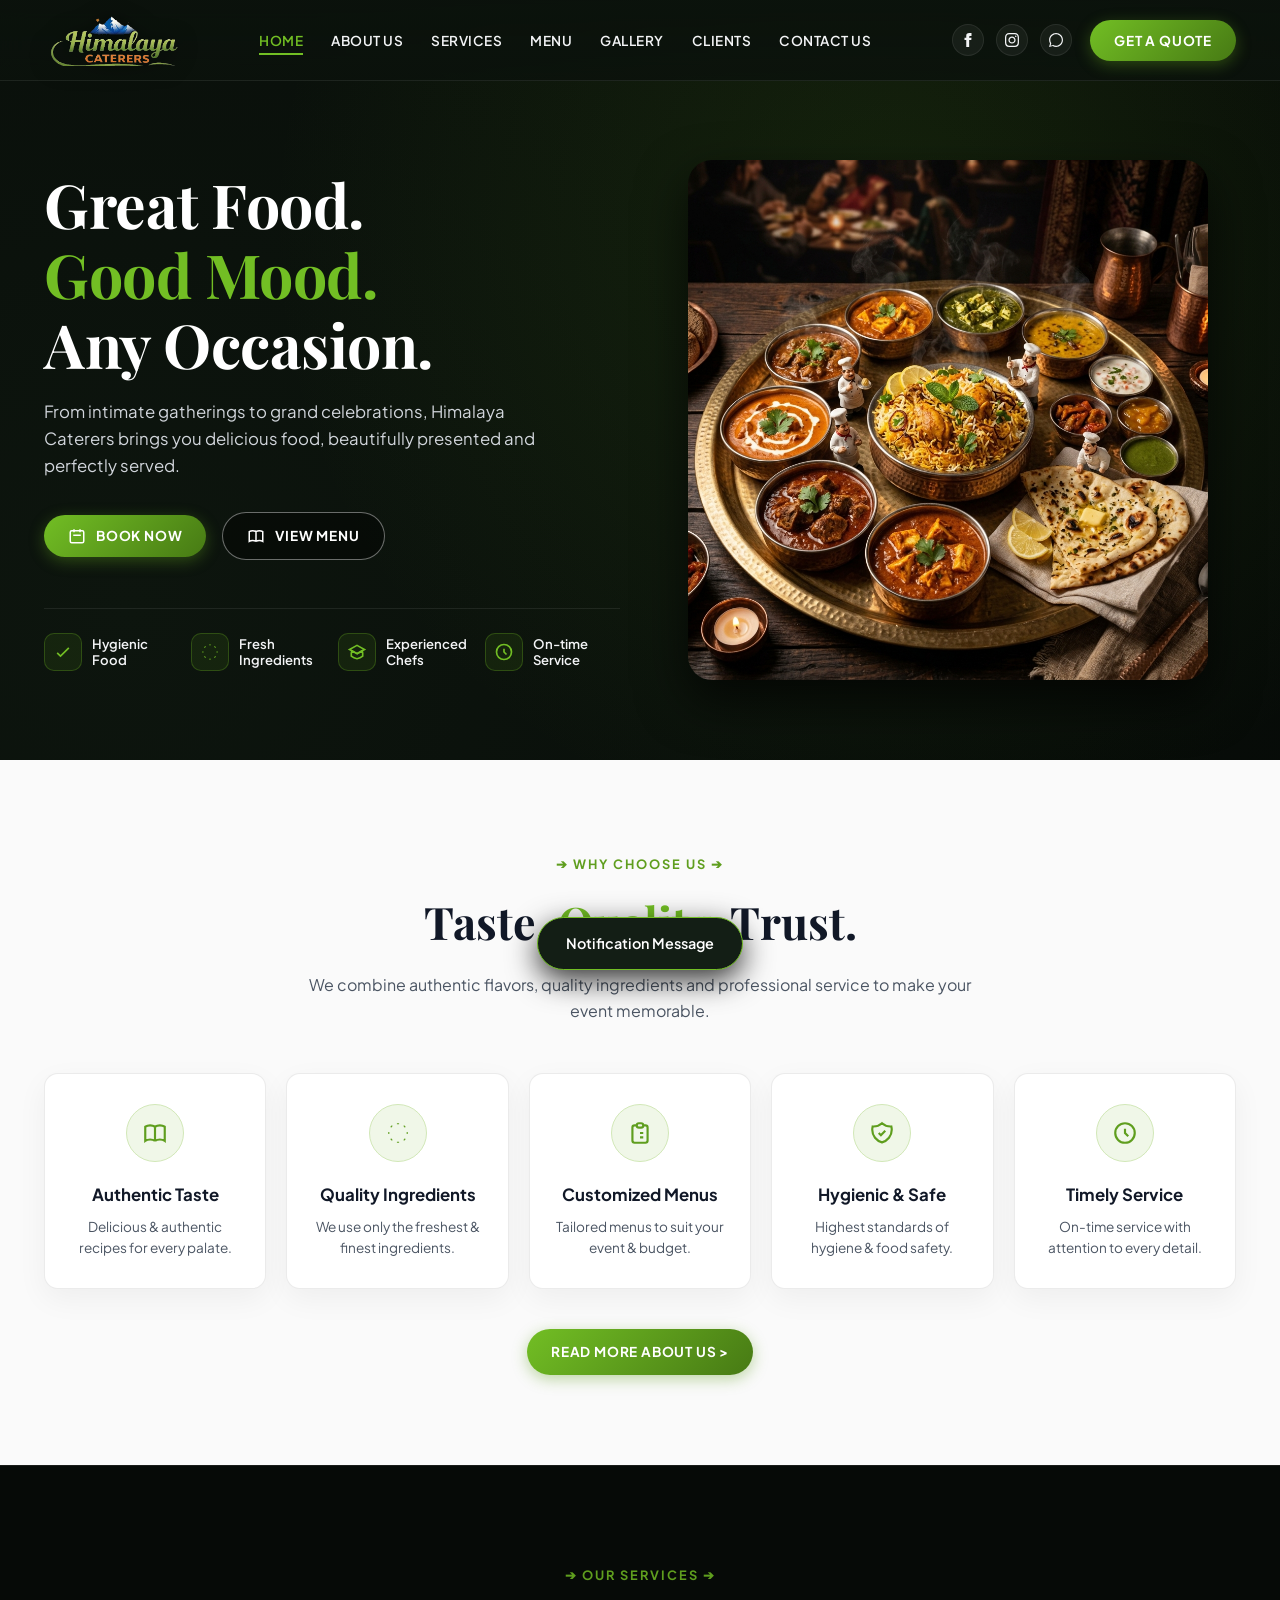
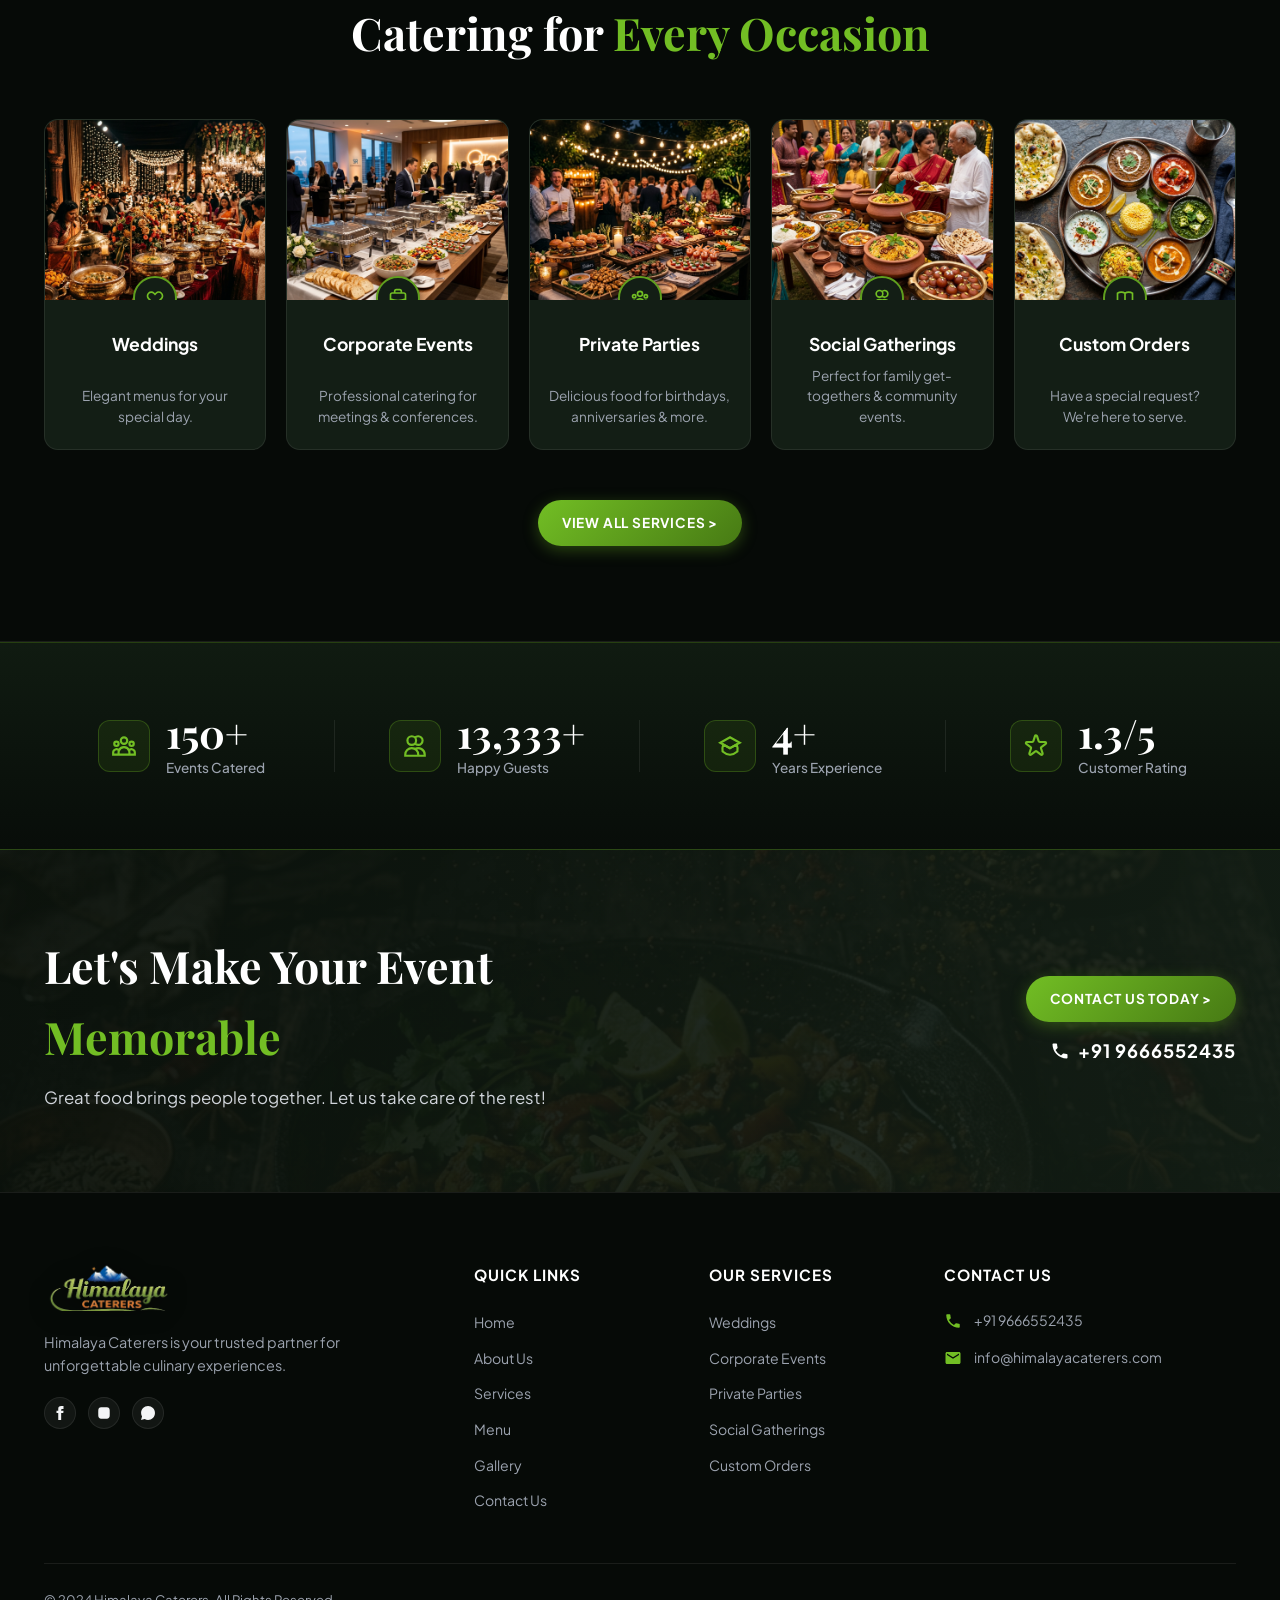
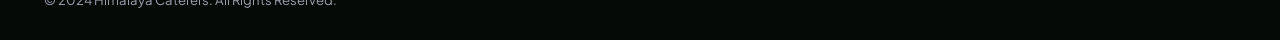
==== commit fc9d78b3: "Fix mobile compatibility (services stack, hero background, client reviews order) and add desktop tha" ====
--- a/index.html
+++ b/index.html
@@ -141,7 +141,15 @@
       </div>
 
       <div class="hero-visual fade-in">
-        <div class="hero-image-wrapper">
+        <div class="hero-image-wrapper thali-desktop-popup">
+          <div class="thali-smoke-container">
+            <span class="smoke-puff smoke-1"></span>
+            <span class="smoke-puff smoke-2"></span>
+            <span class="smoke-puff smoke-3"></span>
+            <span class="smoke-puff smoke-4"></span>
+            <span class="smoke-puff smoke-5"></span>
+            <span class="smoke-puff smoke-6"></span>
+          </div>
           <img src="assets/images/hero-dish.png" alt="Himalaya Caterers Culinary Dish Feast" class="hero-main-img">
         </div>
       </div>
--- a/css/styles.css
+++ b/css/styles.css
@@ -1335,6 +1335,134 @@
   opacity: 1;
 }
 
+/* ==========================================================================
+   LIVE ANIMATED SMOKE & DESKTOP THALI POP-UP (image copy 7.png)
+   ========================================================================== */
+.thali-desktop-popup {
+  position: relative;
+  transition: transform 0.5s ease, box-shadow 0.5s ease;
+  animation: thaliPopFloat 6s ease-in-out infinite alternate;
+}
+
+.thali-desktop-popup:hover {
+  transform: translateY(-10px) scale(1.02);
+  filter: drop-shadow(0 25px 35px rgba(95, 158, 30, 0.3));
+}
+
+@keyframes thaliPopFloat {
+  0% {
+    transform: translateY(0) scale(1);
+  }
+  50% {
+    transform: translateY(-8px) scale(1.015);
+  }
+  100% {
+    transform: translateY(0) scale(1);
+  }
+}
+
+.thali-smoke-container {
+  position: absolute;
+  top: 0;
+  left: 0;
+  width: 100%;
+  height: 100%;
+  pointer-events: none;
+  z-index: 5;
+  overflow: hidden;
+  border-radius: 24px;
+}
+
+.smoke-puff {
+  position: absolute;
+  width: 70px;
+  height: 70px;
+  background: radial-gradient(circle, rgba(255, 255, 255, 0.55) 0%, rgba(255, 255, 255, 0.2) 40%, rgba(255, 255, 255, 0) 70%);
+  border-radius: 50%;
+  filter: blur(12px);
+  opacity: 0;
+  animation: liveRisingSmoke 4.2s infinite linear;
+}
+
+.smoke-puff.smoke-1 { left: 42%; top: 40%; animation-delay: 0s; }
+.smoke-puff.smoke-2 { left: 48%; top: 44%; animation-delay: 0.8s; }
+.smoke-puff.smoke-3 { left: 34%; top: 52%; animation-delay: 1.5s; }
+.smoke-puff.smoke-4 { left: 56%; top: 55%; animation-delay: 2.2s; }
+.smoke-puff.smoke-5 { left: 40%; top: 48%; animation-delay: 2.9s; }
+.smoke-puff.smoke-6 { left: 50%; top: 50%; animation-delay: 3.5s; }
+
+@keyframes liveRisingSmoke {
+  0% {
+    transform: translateY(0) scale(0.5) rotate(0deg);
+    opacity: 0;
+  }
+  25% {
+    opacity: 0.7;
+  }
+  60% {
+    opacity: 0.45;
+  }
+  100% {
+    transform: translateY(-110px) scale(2.4) rotate(35deg);
+    opacity: 0;
+  }
+}
+
+/* ==========================================================================
+   TESTIMONIALS STYLES (image copy 6.png)
+   ========================================================================== */
+.testimonials-grid {
+  display: grid;
+  grid-template-columns: repeat(3, 1fr);
+  gap: 24px;
+}
+
+.testimonial-card {
+  background: var(--bg-light-card);
+  padding: 30px 24px;
+  border-radius: var(--radius-md);
+  border: 1px solid var(--border-light-subtle);
+  box-shadow: var(--shadow-light);
+  display: flex;
+  flex-direction: column;
+  align-items: flex-start;
+  text-align: left;
+  transition: var(--transition-normal);
+}
+
+.testimonial-card:hover {
+  transform: translateY(-6px);
+  box-shadow: 0 15px 35px rgba(95, 158, 30, 0.12);
+  border-color: var(--primary-green-border);
+}
+
+.testimonial-stars {
+  color: var(--accent-gold);
+  font-size: 1.25rem;
+  margin-bottom: 12px;
+  letter-spacing: 2px;
+}
+
+.testimonial-name {
+  font-size: 1.05rem;
+  font-weight: 700;
+  color: var(--text-dark-title);
+  margin-bottom: 8px;
+}
+
+.testimonial-role {
+  font-size: 0.85rem;
+  color: var(--text-dark-body);
+  font-weight: 500;
+}
+
+.testimonial-content {
+  font-style: italic;
+  font-size: 0.92rem;
+  color: var(--text-dark-body);
+  line-height: 1.6;
+}
+
 /* RESPONSIVE DESIGN */
 @media (max-width: 1024px) {
   .hero-title { font-size: 3.2rem; }
@@ -1343,6 +1471,7 @@
   .footer-grid { grid-template-columns: 1fr 1fr; gap: 30px; }
   .gallery-grid { grid-template-columns: repeat(2, 1fr); }
   .contact-grid-main { grid-template-columns: 1fr; }
+  .testimonials-grid { grid-template-columns: repeat(2, 1fr); }
 }
 
 @media (max-width: 768px) {
@@ -1358,7 +1487,24 @@
   .page-banner { padding-top: 110px; padding-bottom: 40px; }
   .page-banner-title { font-size: 2.2rem; }
   
-  .hero { padding-top: 110px; padding-bottom: 50px; }
+  /* HERO ANIMATED BACKGROUND MOBILE (image copy 4.png & 5.png) */
+  .hero {
+    padding-top: 110px;
+    padding-bottom: 50px;
+    background: linear-gradient(180deg, rgba(6, 10, 7, 0.88) 0%, rgba(11, 18, 12, 0.94) 100%),
+                url('../assets/images/hero-mobile-bg.png') center/cover no-repeat !important;
+    animation: heroBgMobileZoom 16s ease-in-out infinite alternate;
+  }
+
+  @keyframes heroBgMobileZoom {
+    0% {
+      background-size: 105% auto;
+    }
+    100% {
+      background-size: 125% auto;
+    }
+  }
+
   .hero-grid { grid-template-columns: 1fr; gap: 30px; }
   .hero-content { text-align: left; }
   .hero-title { font-size: 2.4rem; line-height: 1.2; }
@@ -1376,13 +1522,55 @@
   .why-card { flex-direction: row; text-align: left; gap: 16px; padding: 18px 16px; align-items: flex-start; }
   .why-card-icon { width: 46px; height: 46px; margin-bottom: 0; flex-shrink: 0; }
   
+  /* SERVICES SECTION MOBILE ONE BY ONE STACK (image copy 3.png) */
   .services-section { padding: 60px 0; }
   .section-heading-light { font-size: 2rem; }
-  .services-carousel-wrapper { overflow: hidden; padding: 0 10px; }
-  .services-grid { display: flex; overflow-x: auto; scroll-snap-type: x mandatory; scroll-behavior: smooth; gap: 16px; padding-bottom: 15px; -webkit-overflow-scrolling: touch; }
-  .services-grid::-webkit-scrollbar { display: none; }
-  .service-card { min-width: 82%; scroll-snap-align: center; flex-shrink: 0; }
-  .carousel-prev, .carousel-next { display: flex; }
+  .services-carousel-wrapper { overflow: visible !important; padding: 0 !important; }
+  .services-grid {
+    display: grid !important;
+    grid-template-columns: 1fr !important;
+    gap: 20px !important;
+    overflow: visible !important;
+    width: 100% !important;
+    scroll-snap-type: none !important;
+  }
+  .service-card {
+    width: 100% !important;
+    min-width: 100% !important;
+    max-width: 100% !important;
+    flex-shrink: 1 !important;
+  }
+  .carousel-prev, .carousel-next { display: none !important; }
+  
+  /* CLIENT REVIEWS MOBILE VERTICAL STACK ONE BY ONE (image copy 6.png) */
+  .testimonials-grid {
+    grid-template-columns: 1fr !important;
+    gap: 18px !important;
+  }
+
+  .testimonial-card {
+    width: 100% !important;
+    display: flex !important;
+    flex-direction: column !important;
+    align-items: flex-start !important;
+    text-align: left !important;
+    padding: 22px 18px !important;
+  }
+
+  .testimonial-stars {
+    order: 1;
+    margin-bottom: 8px !important;
+  }
+
+  .testimonial-name {
+    order: 2;
+    margin-bottom: 8px !important;
+  }
+
+  .testimonial-content {
+    order: 3;
+    margin-bottom: 0 !important;
+  }
   
   .stats-section { padding: 40px 0; }
   .stats-grid { grid-template-columns: repeat(2, 1fr); gap: 14px; }
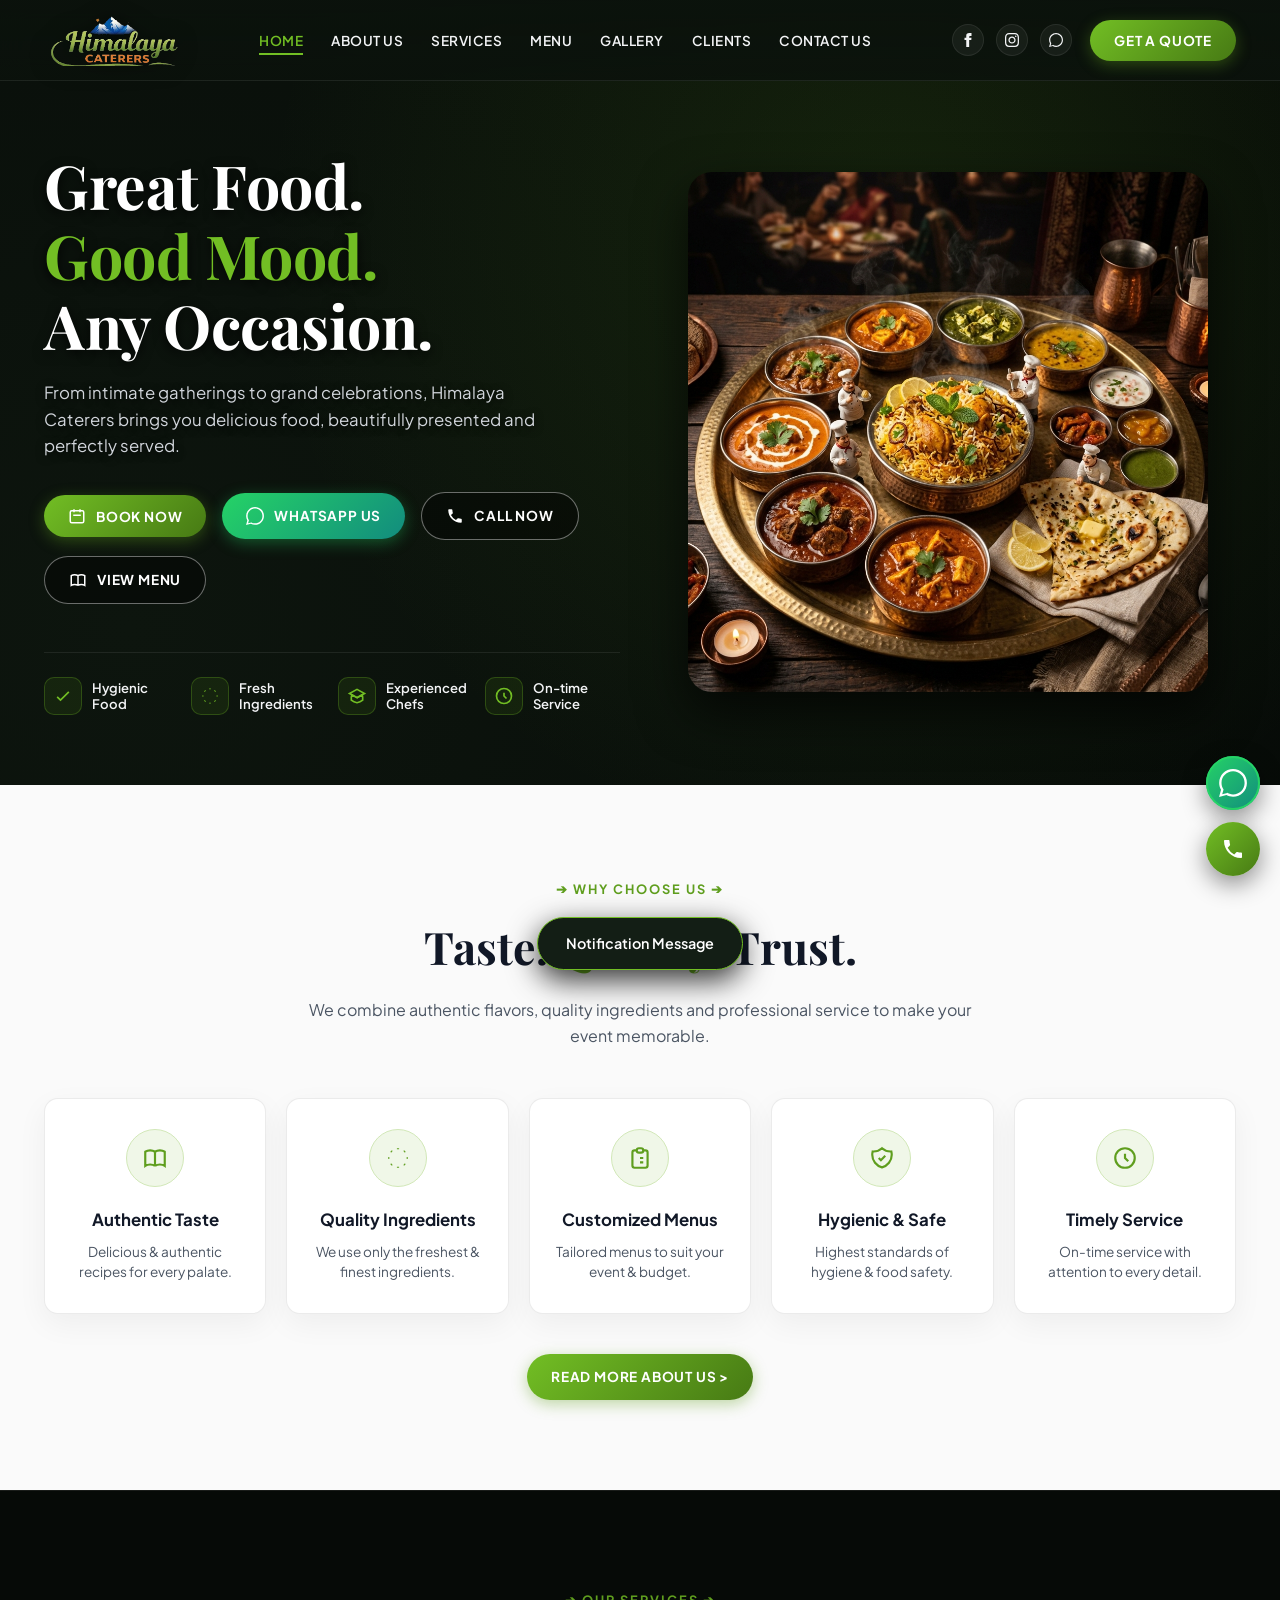
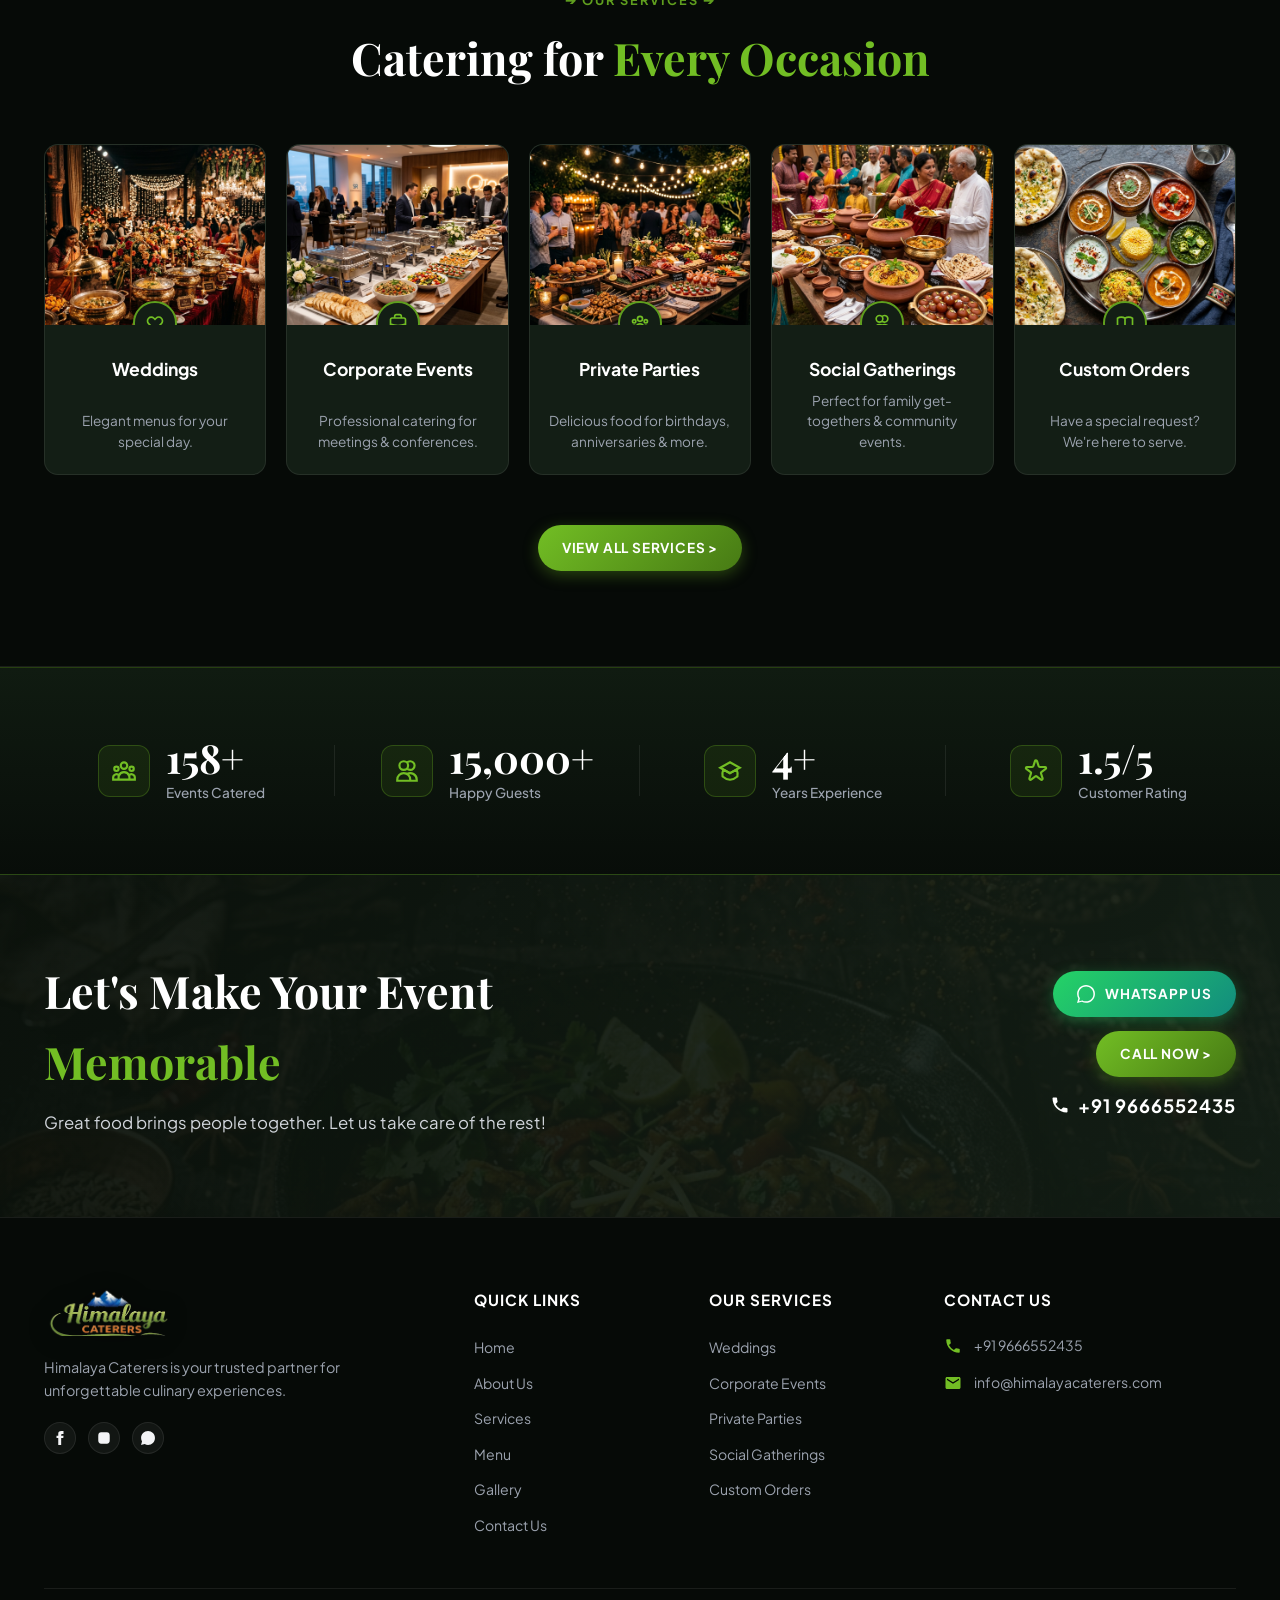
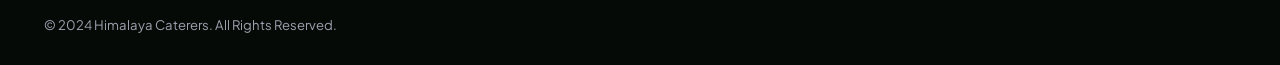
==== commit a15cd91b: "feat: add floating WhatsApp & Call buttons, lighten hero background overlay for clear visibility, ad" ====
--- a/index.html
+++ b/index.html
@@ -103,6 +103,14 @@
             <svg width="18" height="18" fill="none" stroke="currentColor" stroke-width="2" viewBox="0 0 24 24"><path d="M8 7V3m8 4V3m-9 8h10M5 21h14a2 2 0 002-2V7a2 2 0 00-2-2H5a2 2 0 00-2 2v12a2 2 0 002 2z"/></svg>
             <span>BOOK NOW</span>
           </button>
+          <a href="https://wa.me/919666552435" target="_blank" class="btn-whatsapp">
+            <svg width="18" height="18" fill="currentColor" viewBox="0 0 24 24"><path d="M.057 24l1.687-6.163c-1.041-1.804-1.588-3.849-1.587-5.946 0-6.556 5.332-11.888 11.889-11.888 3.18 0 6.167 1.24 8.413 3.488 2.245 2.248 3.481 5.236 3.48 8.414-.003 6.557-5.338 11.892-11.893 11.892-1.99-.001-3.951-.5-5.688-1.448l-6.305 1.652zm6.597-3.807c1.676.995 3.276 1.591 5.392 1.592 5.448 0 9.886-4.434 9.889-9.885.002-5.462-4.415-9.89-9.881-9.892-5.452 0-9.887 4.434-9.889 9.884-.001 2.225.651 3.891 1.746 5.634l-1.147 4.19 4.29-1.123z"/></svg>
+            <span>WHATSAPP US</span>
+          </a>
+          <a href="tel:9666552435" class="btn-secondary">
+            <svg width="18" height="18" fill="currentColor" viewBox="0 0 24 24"><path d="M6.62 10.79a15.053 15.053 0 006.59 6.59l2.2-2.2c.27-.27.67-.36 1.02-.24 1.12.37 2.33.57 3.57.57.55 0 1 .45 1 1V20c0 .55-.45 1-1 1-9.39 0-17-7.61-17-17 0-.55.45-1 1-1h3.5c.55 0 1 .45 1 1 0 1.25.2 2.45.57 3.57.11.35.03.74-.25 1.02l-2.2 2.2z"/></svg>
+            <span>CALL NOW</span>
+          </a>
           <a href="menu.html" class="btn-secondary">
             <svg width="18" height="18" fill="none" stroke="currentColor" stroke-width="2" viewBox="0 0 24 24"><path d="M12 6.253v13m0-13C10.832 5.477 9.246 5 7.5 5S4.168 5.477 3 6.253v13C4.168 18.477 5.754 18 7.5 18s3.332.477 4.5 1.253m0-13C13.168 5.477 14.754 5 16.5 5c1.747 0 3.332.477 4.5 1.253v13C19.832 18.477 18.247 18 16.5 18c-1.746 0-3.332.477-4.5 1.253"/></svg>
             <span>VIEW MENU</span>
@@ -375,8 +383,12 @@
       </div>
 
       <div class="cta-action fade-up">
+        <a href="https://wa.me/919666552435" target="_blank" class="btn-whatsapp">
+          <svg width="18" height="18" fill="currentColor" viewBox="0 0 24 24"><path d="M.057 24l1.687-6.163c-1.041-1.804-1.588-3.849-1.587-5.946 0-6.556 5.332-11.888 11.889-11.888 3.18 0 6.167 1.24 8.413 3.488 2.245 2.248 3.481 5.236 3.48 8.414-.003 6.557-5.338 11.892-11.893 11.892-1.99-.001-3.951-.5-5.688-1.448l-6.305 1.652zm6.597-3.807c1.676.995 3.276 1.591 5.392 1.592 5.448 0 9.886-4.434 9.889-9.885.002-5.462-4.415-9.89-9.881-9.892-5.452 0-9.887 4.434-9.889 9.884-.001 2.225.651 3.891 1.746 5.634l-1.147 4.19 4.29-1.123z"/></svg>
+          <span>WHATSAPP US</span>
+        </a>
         <a href="tel:9666552435" class="btn-primary">
-          <span>CONTACT US TODAY &gt;</span>
+          <span>CALL NOW &gt;</span>
         </a>
         <a href="tel:9666552435" class="phone-link">
           <svg width="20" height="20" fill="currentColor" viewBox="0 0 24 24"><path d="M6.62 10.79a15.053 15.053 0 006.59 6.59l2.2-2.2c.27-.27.67-.36 1.02-.24 1.12.37 2.33.57 3.57.57.55 0 1 .45 1 1V20c0 .55-.45 1-1 1-9.39 0-17-7.61-17-17 0-.55.45-1 1-1h3.5c.55 0 1 .45 1 1 0 1.25.2 2.45.57 3.57.11.35.03.74-.25 1.02l-2.2 2.2z"/></svg>
@@ -517,6 +529,18 @@
     <span class="toast-msg">Notification Message</span>
   </div>
 
+  <!-- Floating Inbuilt WhatsApp & Call Buttons (image copy 8.png) -->
+  <div class="floating-contact-buttons" id="floatingContactButtons">
+    <a href="https://wa.me/919666552435" target="_blank" class="float-btn float-btn-whatsapp" aria-label="Chat on WhatsApp">
+      <span class="float-btn-tooltip">WhatsApp Us</span>
+      <svg width="28" height="28" fill="currentColor" viewBox="0 0 24 24"><path d="M.057 24l1.687-6.163c-1.041-1.804-1.588-3.849-1.587-5.946 0-6.556 5.332-11.888 11.889-11.888 3.18 0 6.167 1.24 8.413 3.488 2.245 2.248 3.481 5.236 3.48 8.414-.003 6.557-5.338 11.892-11.893 11.892-1.99-.001-3.951-.5-5.688-1.448l-6.305 1.652zm6.597-3.807c1.676.995 3.276 1.591 5.392 1.592 5.448 0 9.886-4.434 9.889-9.885.002-5.462-4.415-9.89-9.881-9.892-5.452 0-9.887 4.434-9.889 9.884-.001 2.225.651 3.891 1.746 5.634l-1.147 4.19 4.29-1.123z"/></svg>
+    </a>
+    <a href="tel:9666552435" class="float-btn float-btn-call" aria-label="Call Himalaya Caterers">
+      <span class="float-btn-tooltip">Call Now</span>
+      <svg width="24" height="24" fill="currentColor" viewBox="0 0 24 24"><path d="M6.62 10.79a15.053 15.053 0 006.59 6.59l2.2-2.2c.27-.27.67-.36 1.02-.24 1.12.37 2.33.57 3.57.57.55 0 1 .45 1 1V20c0 .55-.45 1-1 1-9.39 0-17-7.61-17-17 0-.55.45-1 1-1h3.5c.55 0 1 .45 1 1 0 1.25.2 2.45.57 3.57.11.35.03.74-.25 1.02l-2.2 2.2z"/></svg>
+    </a>
+  </div>
+
   <script src="js/main.js"></script>
 </body>
 </html>
--- a/css/styles.css
+++ b/css/styles.css
@@ -360,7 +360,7 @@
   position: relative;
   padding-top: 150px;
   padding-bottom: 60px;
-  background: linear-gradient(180deg, rgba(11,18,12,0.92) 0%, rgba(6,10,7,0.96) 100%),
+  background: linear-gradient(180deg, rgba(11,18,12,0.45) 0%, rgba(6,10,7,0.60) 100%),
               url('../assets/images/cta-banner-food.png') center/cover no-repeat;
   border-bottom: 1px solid var(--primary-green-border);
   text-align: center;
@@ -1487,11 +1487,11 @@
   .page-banner { padding-top: 110px; padding-bottom: 40px; }
   .page-banner-title { font-size: 2.2rem; }
   
-  /* HERO ANIMATED BACKGROUND MOBILE (image copy 4.png & 5.png) */
+  /* HERO ANIMATED BACKGROUND MOBILE (image copy 4.png, 5.png & 9.png) */
   .hero {
     padding-top: 110px;
     padding-bottom: 50px;
-    background: linear-gradient(180deg, rgba(6, 10, 7, 0.88) 0%, rgba(11, 18, 12, 0.94) 100%),
+    background: linear-gradient(180deg, rgba(6, 10, 7, 0.38) 0%, rgba(11, 18, 12, 0.52) 100%),
                 url('../assets/images/hero-mobile-bg.png') center/cover no-repeat !important;
     animation: heroBgMobileZoom 16s ease-in-out infinite alternate;
   }
@@ -1590,4 +1590,138 @@
   .footer-grid { grid-template-columns: 1fr; gap: 32px; }
   .footer-bottom { flex-direction: column; gap: 12px; text-align: center; }
   .form-grid { grid-template-columns: 1fr; }
-}
+
+  /* FLOATING CONTACT BUTTONS MOBILE RESPONSIVE (image copy 8.png) */
+  .floating-contact-buttons {
+    bottom: 16px;
+    right: 14px;
+    gap: 10px;
+  }
+
+  .float-btn {
+    width: 48px;
+    height: 48px;
+  }
+
+  .float-btn-tooltip {
+    display: none;
+  }
+}
+
+/* ==========================================================================
+   FLOATING INBUILT WHATSAPP & CALL WIDGET (image copy 8.png)
+   ========================================================================== */
+.floating-contact-buttons {
+  position: fixed;
+  bottom: 24px;
+  right: 20px;
+  z-index: 9999;
+  display: flex;
+  flex-direction: column;
+  gap: 12px;
+  align-items: flex-end;
+}
+
+.float-btn {
+  position: relative;
+  display: flex;
+  align-items: center;
+  justify-content: center;
+  width: 54px;
+  height: 54px;
+  border-radius: 50%;
+  color: #FFFFFF;
+  box-shadow: 0 8px 24px rgba(0, 0, 0, 0.45);
+  transition: all 0.3s cubic-bezier(0.175, 0.885, 0.32, 1.275);
+  text-decoration: none;
+}
+
+.float-btn:hover {
+  transform: scale(1.1) translateY(-2px);
+  box-shadow: 0 12px 28px rgba(0, 0, 0, 0.65);
+}
+
+.float-btn-whatsapp {
+  background: linear-gradient(135deg, #25D366 0%, #128C7E 100%);
+}
+
+.float-btn-whatsapp::after {
+  content: '';
+  position: absolute;
+  top: 0;
+  left: 0;
+  width: 100%;
+  height: 100%;
+  border-radius: 50%;
+  border: 2px solid #25D366;
+  animation: pulseWa 2s infinite ease-in-out;
+  pointer-events: none;
+}
+
+@keyframes pulseWa {
+  0% { transform: scale(1); opacity: 0.8; }
+  100% { transform: scale(1.45); opacity: 0; }
+}
+
+.float-btn-call {
+  background: linear-gradient(135deg, var(--primary-green-bright) 0%, var(--primary-green-dark) 100%);
+}
+
+.float-btn-tooltip {
+  position: absolute;
+  right: 64px;
+  background: var(--bg-dark-card);
+  color: var(--text-white);
+  padding: 6px 14px;
+  border-radius: 20px;
+  font-size: 0.8rem;
+  font-weight: 700;
+  white-space: nowrap;
+  border: 1px solid var(--primary-green-border);
+  box-shadow: 0 4px 15px rgba(0,0,0,0.5);
+  opacity: 0;
+  pointer-events: none;
+  transition: opacity 0.25s ease, transform 0.25s ease;
+  transform: translateX(10px);
+}
+
+.float-btn:hover .float-btn-tooltip {
+  opacity: 1;
+  transform: translateX(0);
+}
+
+/* WhatsApp Button Utility */
+.btn-whatsapp {
+  display: inline-flex;
+  align-items: center;
+  justify-content: center;
+  gap: 10px;
+  background: linear-gradient(135deg, #25D366 0%, #128C7E 100%);
+  color: #FFFFFF !important;
+  font-size: 0.85rem;
+  font-weight: 700;
+  letter-spacing: 0.8px;
+  text-transform: uppercase;
+  padding: 12px 24px;
+  border-radius: var(--radius-pill);
+  box-shadow: 0 4px 15px rgba(37, 211, 102, 0.35);
+  transition: var(--transition-normal);
+  text-decoration: none;
+}
+
+.btn-whatsapp:hover {
+  background: linear-gradient(135deg, #20BA5A 0%, #0E7065 100%);
+  box-shadow: 0 6px 20px rgba(37, 211, 102, 0.5);
+  transform: translateY(-2px);
+  color: #FFFFFF !important;
+}
+
+/* Enhancing Text Shadows for Background Visibility */
+.hero-title, .page-banner-title {
+  text-shadow: 0 3px 12px rgba(0, 0, 0, 0.8);
+}
+
+.hero-subtitle, .page-banner-subtitle {
+  text-shadow: 0 2px 8px rgba(0, 0, 0, 0.8);
+}
+
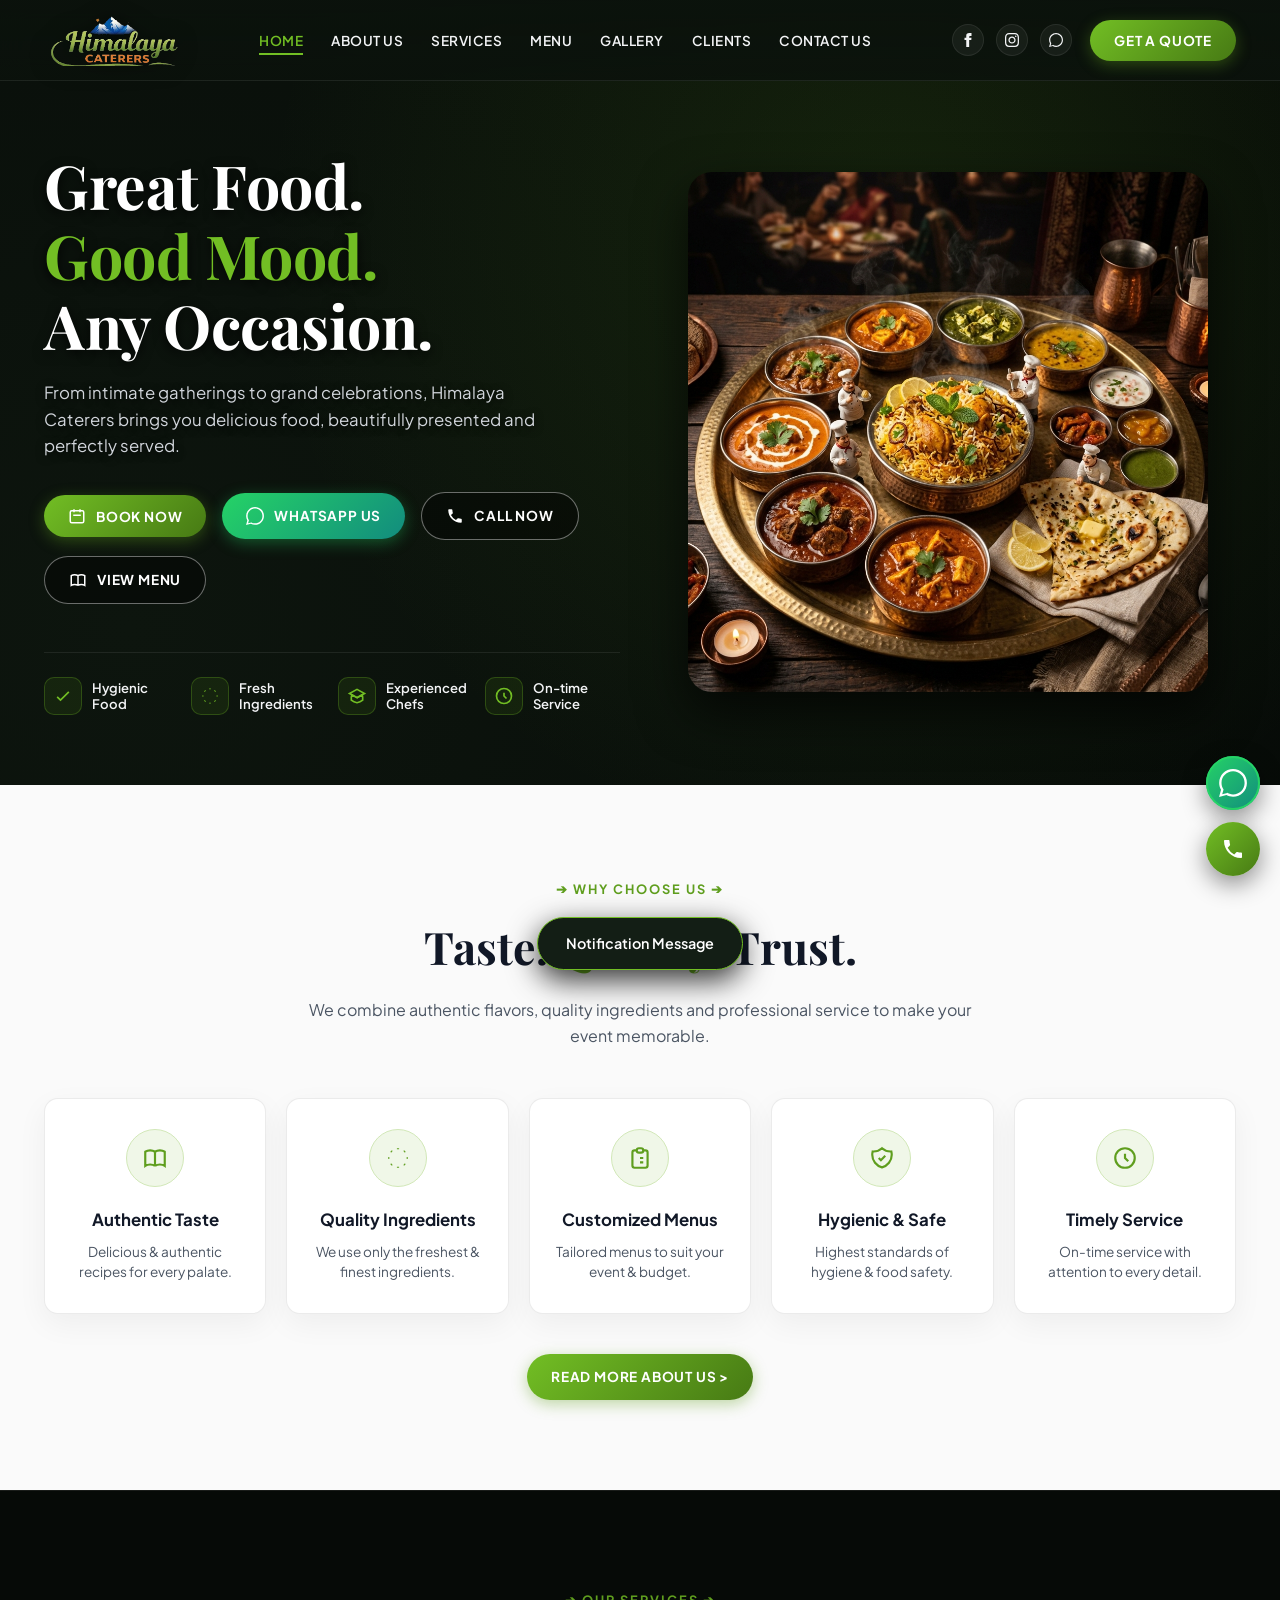
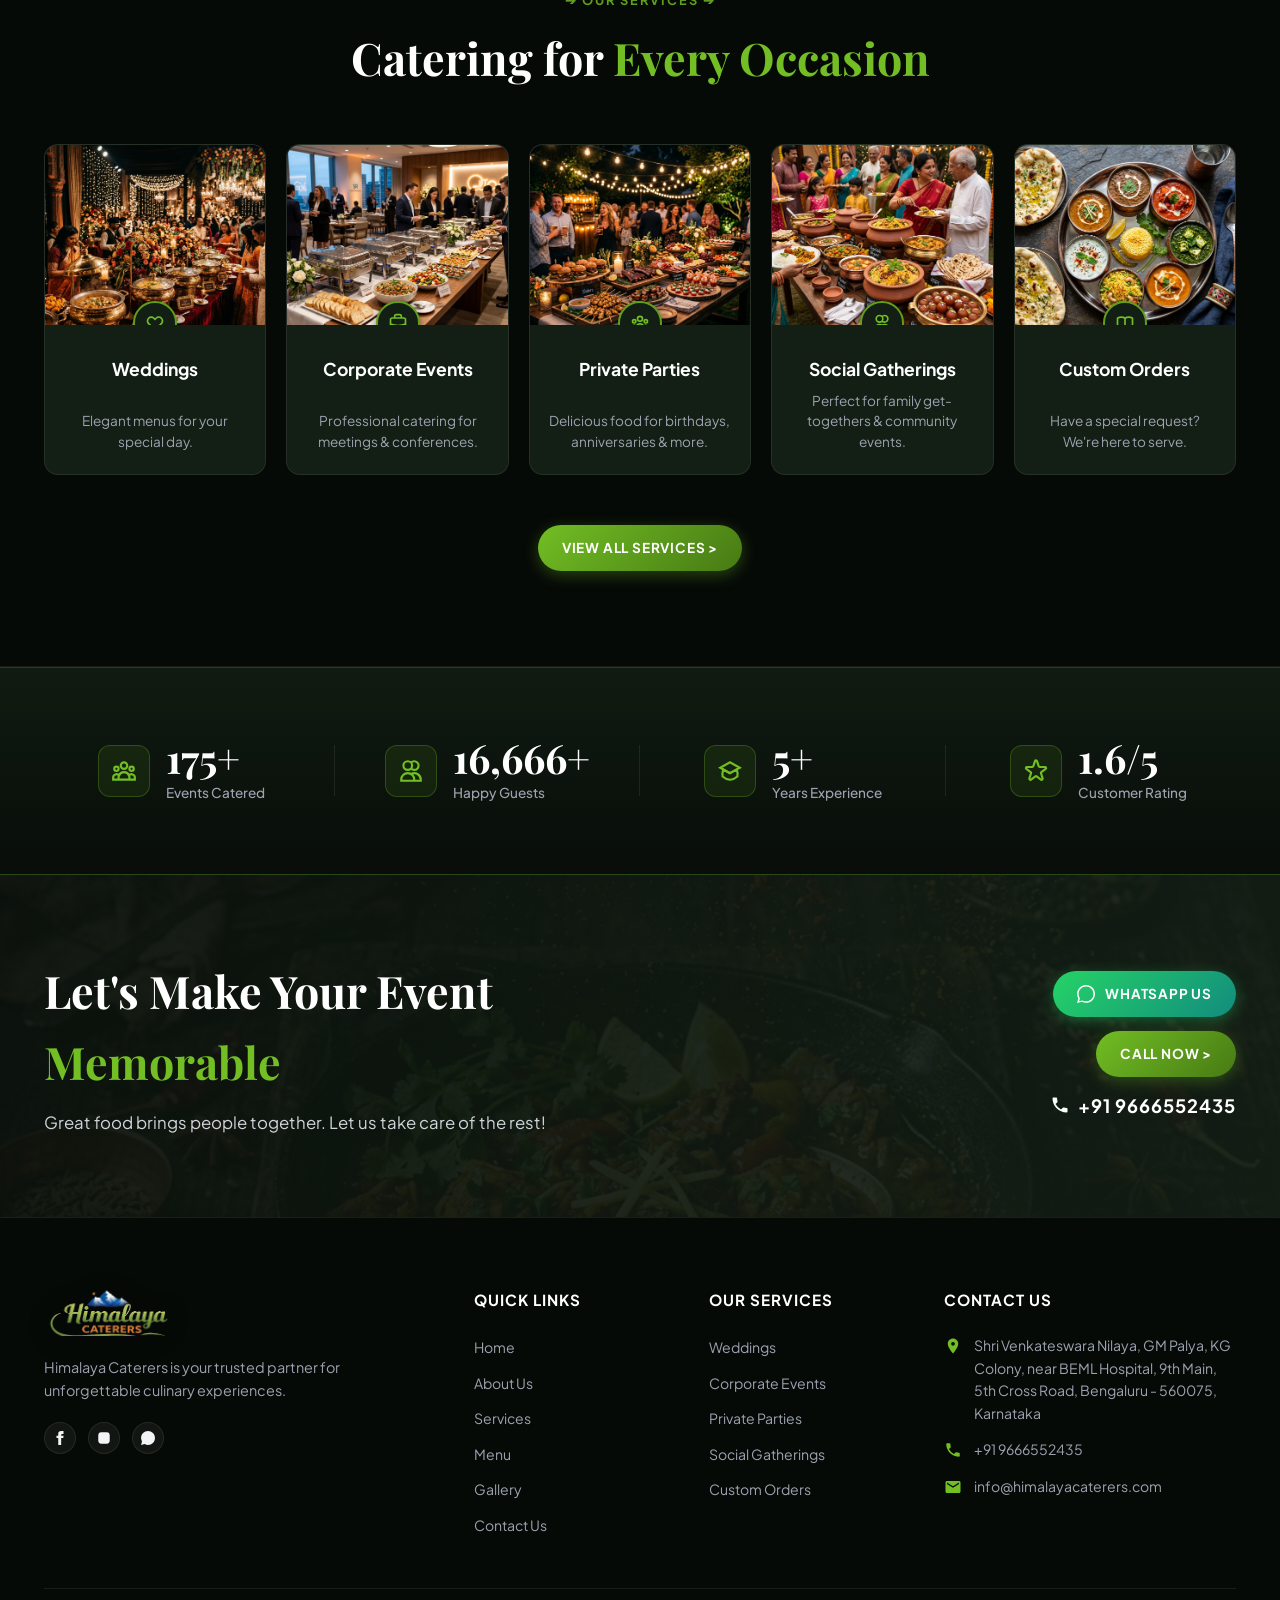
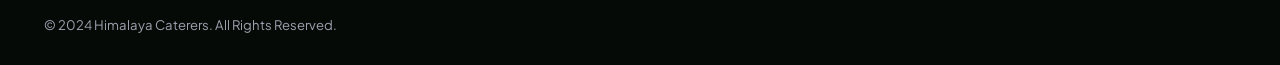
==== commit eba41e97: "feat: add official GM Palya Bengaluru address and interactive Google Maps red marker section linking" ====
--- a/index.html
+++ b/index.html
@@ -447,6 +447,10 @@
           <h4 class="footer-col-title">CONTACT US</h4>
           <ul class="footer-contact-list">
             <li class="footer-contact-item">
+              <svg width="18" height="18" fill="currentColor" viewBox="0 0 24 24"><path d="M12 2C8.13 2 5 5.13 5 9c0 5.25 7 13 7 13s7-7.75 7-13c0-3.87-3.13-7-7-7zm0 9.5c-1.38 0-2.5-1.12-2.5-2.5s1.12-2.5 2.5-2.5 2.5 1.12 2.5 2.5-1.12 2.5-2.5 2.5z"/></svg>
+              <a href="https://maps.app.goo.gl/Hf9n2UXqGCqH9RTR7" target="_blank" style="color: inherit;">Shri Venkateswara Nilaya, GM Palya, KG Colony, near BEML Hospital, 9th Main, 5th Cross Road, Bengaluru - 560075, Karnataka</a>
+            </li>
+            <li class="footer-contact-item">
               <svg width="18" height="18" fill="currentColor" viewBox="0 0 24 24"><path d="M6.62 10.79a15.053 15.053 0 006.59 6.59l2.2-2.2c.27-.27.67-.36 1.02-.24 1.12.37 2.33.57 3.57.57.55 0 1 .45 1 1V20c0 .55-.45 1-1 1-9.39 0-17-7.61-17-17 0-.55.45-1 1-1h3.5c.55 0 1 .45 1 1 0 1.25.2 2.45.57 3.57.11.35.03.74-.25 1.02l-2.2 2.2z"/></svg>
               <a href="tel:9666552435" style="color: inherit;">+91 9666552435</a>
             </li>
--- a/css/styles.css
+++ b/css/styles.css
@@ -1725,3 +1725,154 @@
   text-shadow: 0 2px 8px rgba(0, 0, 0, 0.8);
 }
 
+/* ==========================================================================
+   CONTACT MAP & ADDRESS SECTION (GM Palya, Bengaluru)
+   ========================================================================== */
+.contact-map-section {
+  padding: 60px 0 80px 0;
+  background: var(--bg-dark-secondary);
+  border-top: 1px solid var(--border-dark-subtle);
+}
+
+.address-highlight-card {
+  background: var(--bg-dark-card);
+  border: 1px solid var(--primary-green-border);
+  border-radius: var(--radius-md);
+  padding: 24px 28px;
+  margin-bottom: 28px;
+  display: flex;
+  align-items: center;
+  justify-content: space-between;
+  gap: 20px;
+  flex-wrap: wrap;
+  box-shadow: var(--shadow-dark);
+}
+
+.address-highlight-info {
+  display: flex;
+  align-items: flex-start;
+  gap: 16px;
+  max-width: 800px;
+}
+
+.address-icon-box {
+  width: 48px;
+  height: 48px;
+  border-radius: 50%;
+  background: var(--primary-green-bg);
+  border: 1.5px solid var(--primary-green-border);
+  display: flex;
+  align-items: center;
+  justify-content: center;
+  color: var(--primary-green-bright);
+  flex-shrink: 0;
+}
+
+.address-text-content h4 {
+  font-family: var(--font-serif);
+  font-size: 1.25rem;
+  color: var(--text-white);
+  margin-bottom: 4px;
+}
+
+.address-text-content p {
+  font-size: 0.95rem;
+  color: #D1D5DB;
+  line-height: 1.5;
+}
+
+.map-wrapper-card {
+  position: relative;
+  border-radius: var(--radius-lg);
+  overflow: hidden;
+  border: 1px solid var(--primary-green-border);
+  box-shadow: 0 20px 50px rgba(0, 0, 0, 0.8);
+  background: var(--bg-dark-card);
+}
+
+.map-iframe-container {
+  width: 100%;
+  height: 440px;
+  border: none;
+  display: block;
+}
+
+.map-red-marker-overlay {
+  position: absolute;
+  top: 50%;
+  left: 50%;
+  transform: translate(-50%, -90%);
+  z-index: 10;
+  display: flex;
+  flex-direction: column;
+  align-items: center;
+  text-decoration: none;
+  cursor: pointer;
+}
+
+.map-pin-btn {
+  background: linear-gradient(135deg, #FF3B30 0%, #C0392B 100%);
+  color: #FFFFFF !important;
+  padding: 10px 20px;
+  border-radius: var(--radius-pill);
+  font-weight: 700;
+  font-size: 0.88rem;
+  box-shadow: 0 8px 25px rgba(255, 59, 48, 0.7);
+  display: flex;
+  align-items: center;
+  gap: 8px;
+  transition: var(--transition-normal);
+  border: 2px solid #FFFFFF;
+  letter-spacing: 0.5px;
+}
+
+.map-pin-btn:hover {
+  transform: scale(1.08);
+  box-shadow: 0 12px 32px rgba(255, 59, 48, 0.9);
+  background: linear-gradient(135deg, #FF5247 0%, #D9381E 100%);
+  color: #FFFFFF !important;
+}
+
+.map-pin-triangle {
+  width: 0;
+  height: 0;
+  border-left: 10px solid transparent;
+  border-right: 10px solid transparent;
+  border-top: 14px solid #C0392B;
+  margin-top: -2px;
+}
+
+.map-pulse-ring {
+  width: 26px;
+  height: 8px;
+  background: rgba(255, 59, 48, 0.6);
+  border-radius: 50%;
+  margin-top: 4px;
+  animation: mapPulse 2s infinite ease-out;
+}
+
+@keyframes mapPulse {
+  0% { transform: scale(1); opacity: 0.9; }
+  100% { transform: scale(3); opacity: 0; }
+}
+
+@media (max-width: 768px) {
+  .address-highlight-card {
+    flex-direction: column;
+    align-items: stretch;
+    padding: 18px 16px;
+    gap: 14px;
+  }
+  .address-highlight-card .btn-whatsapp {
+    width: 100%;
+  }
+  .map-iframe-container {
+    height: 350px;
+  }
+  .map-pin-btn {
+    font-size: 0.78rem;
+    padding: 8px 14px;
+  }
+}
+
+
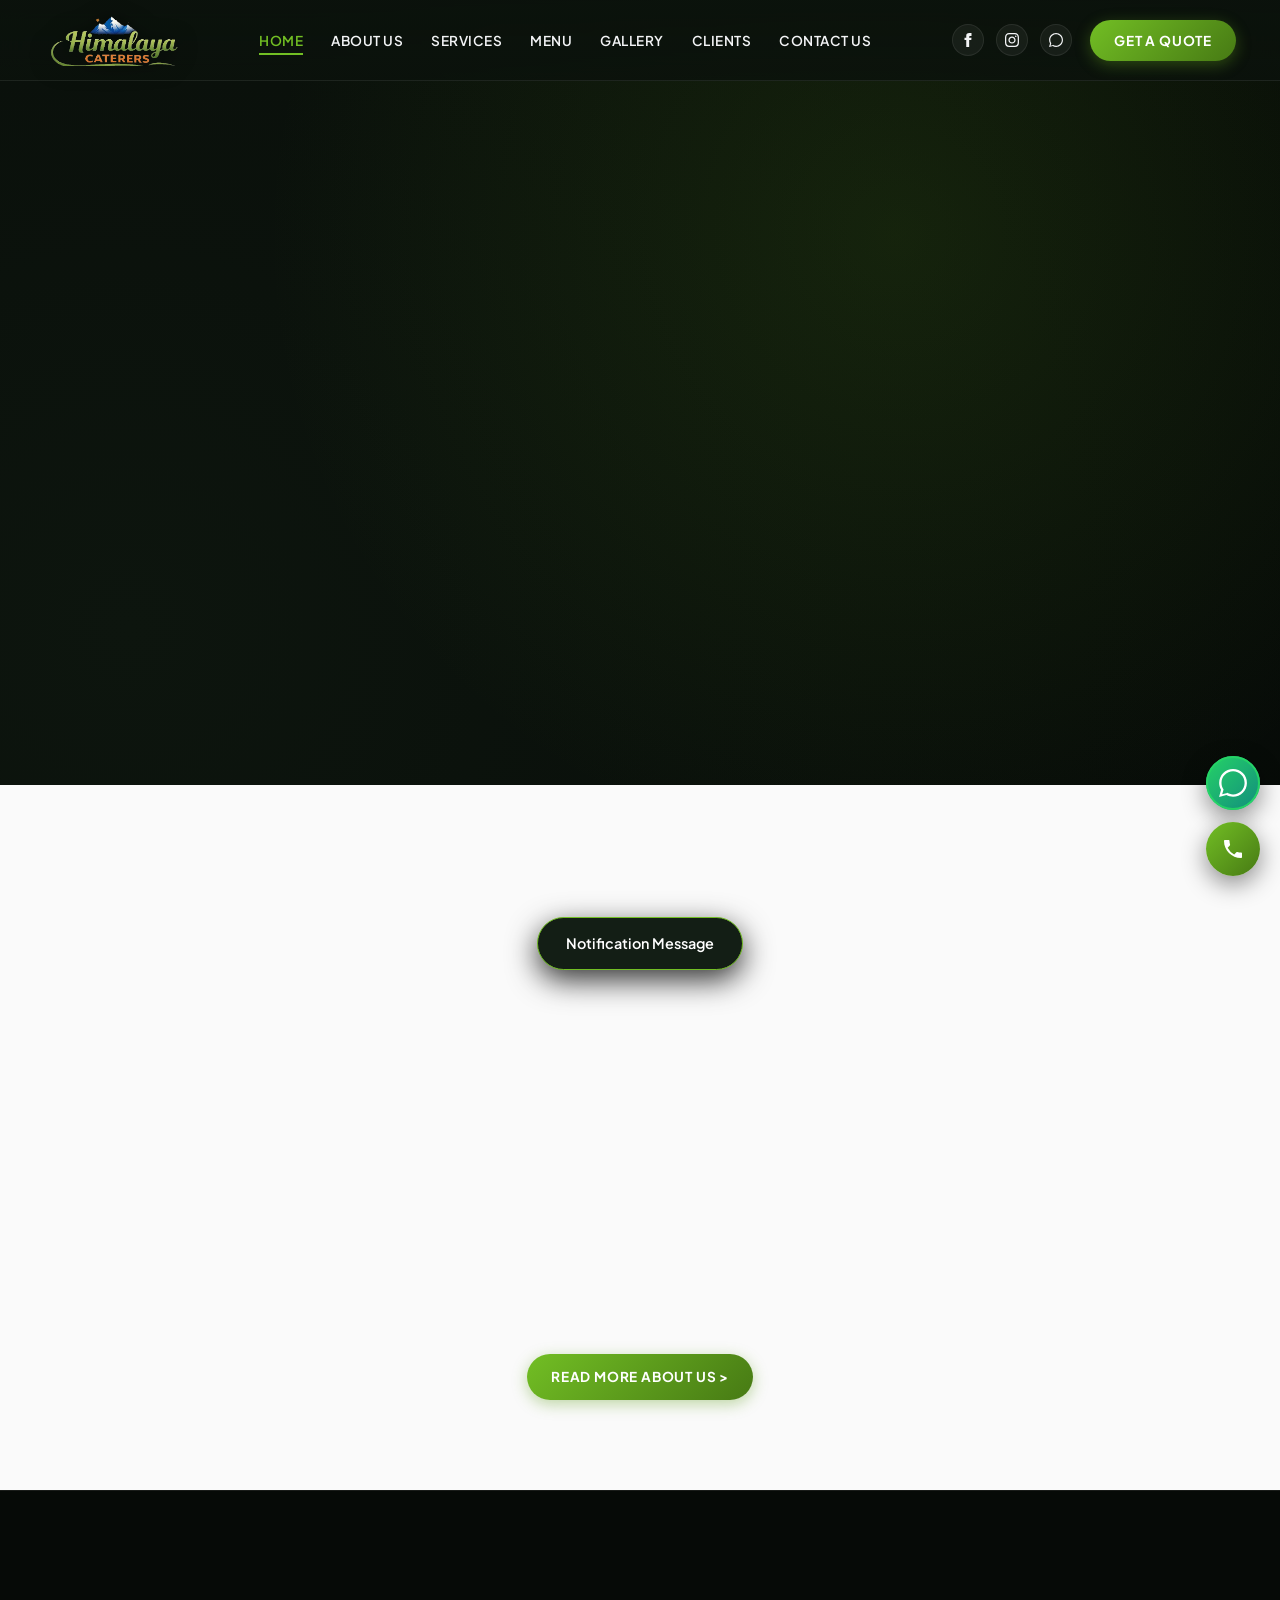
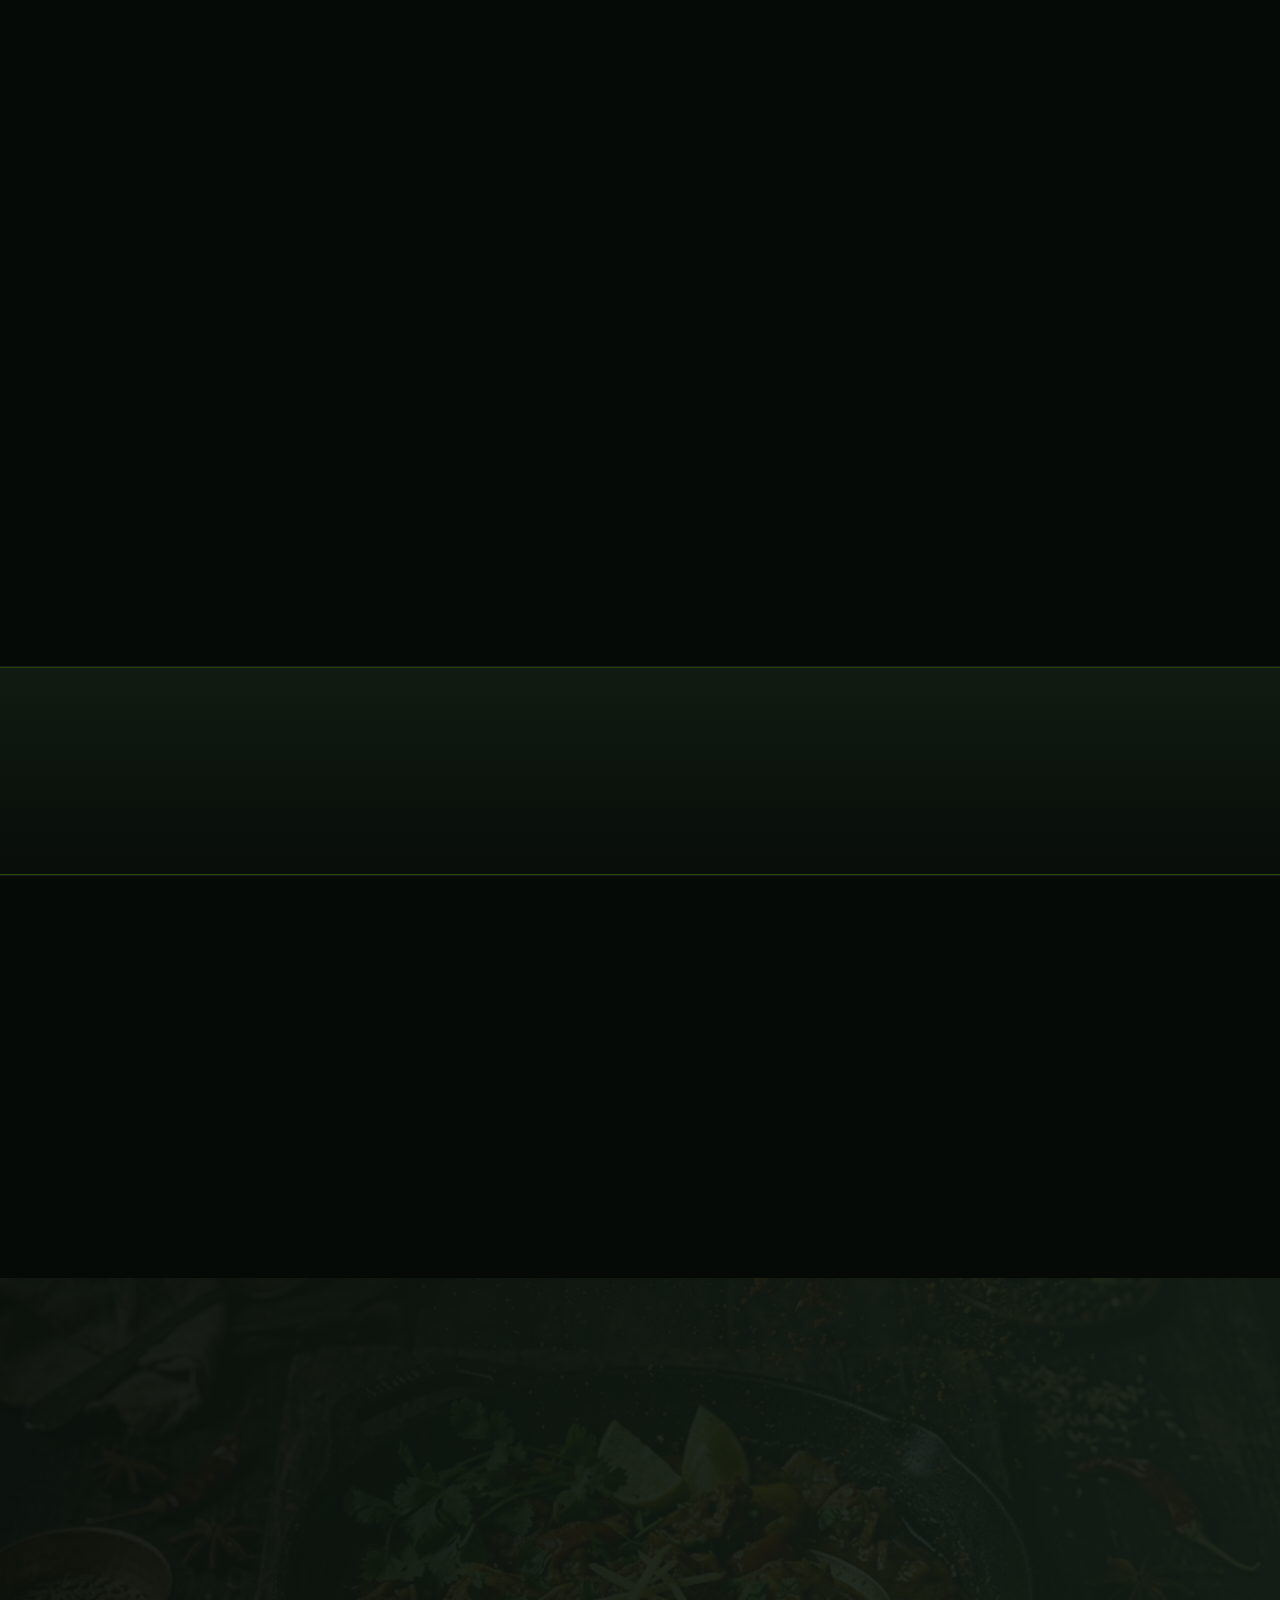
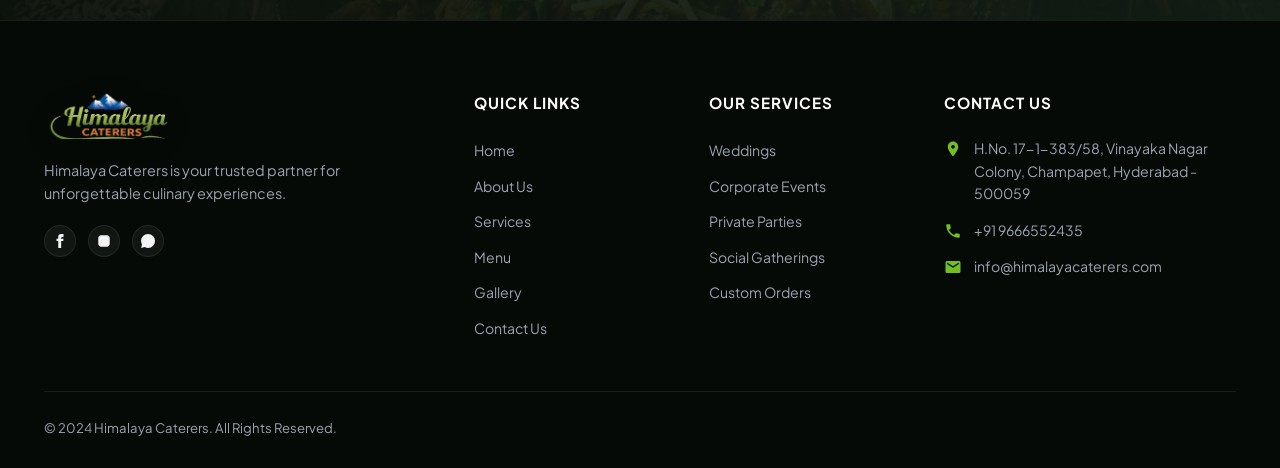
==== commit ba3f7748: "Update gallery with 13 Google Drive video boxes & filter tabs, update Hyderabad location map, and se" ====
--- a/index.html
+++ b/index.html
@@ -374,12 +374,56 @@
     </div>
   </section>
 
+  <!-- GOOGLE MAP & ADDRESS LOCATION SECTION (Side-by-Side 2 Small Boxes in 1 Line) -->
+  <section class="contact-map-section">
+    <div class="container">
+      <div class="contact-map-grid fade-up">
+        <!-- Box 1: Compact Address & Location Info -->
+        <div class="address-highlight-card">
+          <div class="address-highlight-info">
+            <div class="address-icon-box">
+              <svg width="24" height="24" fill="currentColor" viewBox="0 0 24 24"><path d="M12 2C8.13 2 5 5.13 5 9c0 5.25 7 13 7 13s7-7.75 7-13c0-3.87-3.13-7-7-7zm0 9.5c-1.38 0-2.5-1.12-2.5-2.5s1.12-2.5 2.5-2.5 2.5 1.12 2.5 2.5-1.12 2.5-2.5 2.5z"/></svg>
+            </div>
+            <div class="address-text-content">
+              <h4>Our Location & Kitchen Headquarters</h4>
+              <p><strong>Himalaya Caterers</strong>, H.No. 17-1-383/58, Vinayaka Nagar Colony, Champapet, Hyderabad - 500059</p>
+            </div>
+          </div>
+          <a href="https://www.google.com/maps/search/?api=1&query=17-1-383/58+Vinayaka+Nagar+colony+champapet+hyderabad+500059" target="_blank" class="btn-whatsapp map-directions-btn">
+            <svg width="18" height="18" fill="currentColor" viewBox="0 0 24 24"><path d="M12 2C8.13 2 5 5.13 5 9c0 5.25 7 13 7 13s7-7.75 7-13c0-3.87-3.13-7-7-7zm0 9.5c-1.38 0-2.5-1.12-2.5-2.5s1.12-2.5 2.5-2.5 2.5 1.12 2.5 2.5-1.12 2.5-2.5 2.5z"/></svg>
+            <span>OPEN IN GOOGLE MAPS</span>
+          </a>
+        </div>
+
+        <!-- Box 2: Compact Map View with Red Location Pin Marker -->
+        <div class="map-wrapper-card">
+          <a href="https://www.google.com/maps/search/?api=1&query=17-1-383/58+Vinayaka+Nagar+colony+champapet+hyderabad+500059" target="_blank" class="map-red-marker-overlay" title="Click to open location on Google Maps">
+            <div class="map-pin-btn">
+              <svg width="14" height="14" fill="currentColor" viewBox="0 0 24 24"><path d="M12 2C8.13 2 5 5.13 5 9c0 5.25 7 13 7 13s7-7.75 7-13c0-3.87-3.13-7-7-7zm0 9.5c-1.38 0-2.5-1.12-2.5-2.5s1.12-2.5 2.5-2.5 2.5 1.12 2.5 2.5-1.12 2.5-2.5 2.5z"/></svg>
+              <span>📍 Himalaya Caterers (Click Pin)</span>
+            </div>
+            <div class="map-pin-triangle"></div>
+            <div class="map-pulse-ring"></div>
+          </a>
+
+          <iframe 
+            class="map-iframe-container"
+            src="https://maps.google.com/maps?q=17-1-383/58+Vinayaka+Nagar+colony+champapet+hyderabad+500059&t=&z=15&ie=UTF8&iwloc=&output=embed" 
+            allowfullscreen="" 
+            loading="lazy" 
+            referrerpolicy="no-referrer-when-downgrade">
+          </iframe>
+        </div>
+      </div>
+    </div>
+  </section>
+
   <!-- CTA BANNER -->
   <section class="cta-banner">
     <div class="container cta-banner-container">
       <div class="cta-content fade-up">
         <h2 class="cta-title">Let's Make Your Event <span class="highlight">Memorable</span></h2>
-        <p class="cta-desc">Great food brings people together. Let us take care of the rest!</p>
+        <p class="cta-desc">Great food brings people together. Catering for 100 to 10,000+ Guests!</p>
       </div>
 
       <div class="cta-action fade-up">
@@ -448,7 +492,7 @@
           <ul class="footer-contact-list">
             <li class="footer-contact-item">
               <svg width="18" height="18" fill="currentColor" viewBox="0 0 24 24"><path d="M12 2C8.13 2 5 5.13 5 9c0 5.25 7 13 7 13s7-7.75 7-13c0-3.87-3.13-7-7-7zm0 9.5c-1.38 0-2.5-1.12-2.5-2.5s1.12-2.5 2.5-2.5 2.5 1.12 2.5 2.5-1.12 2.5-2.5 2.5z"/></svg>
-              <a href="https://maps.app.goo.gl/Hf9n2UXqGCqH9RTR7" target="_blank" style="color: inherit;">Shri Venkateswara Nilaya, GM Palya, KG Colony, near BEML Hospital, 9th Main, 5th Cross Road, Bengaluru - 560075, Karnataka</a>
+              <a href="https://www.google.com/maps/search/?api=1&query=17-1-383/58+Vinayaka+Nagar+colony+champapet+hyderabad+500059" target="_blank" style="color: inherit;">H.No. 17-1-383/58, Vinayaka Nagar Colony, Champapet, Hyderabad - 500059</a>
             </li>
             <li class="footer-contact-item">
               <svg width="18" height="18" fill="currentColor" viewBox="0 0 24 24"><path d="M6.62 10.79a15.053 15.053 0 006.59 6.59l2.2-2.2c.27-.27.67-.36 1.02-.24 1.12.37 2.33.57 3.57.57.55 0 1 .45 1 1V20c0 .55-.45 1-1 1-9.39 0-17-7.61-17-17 0-.55.45-1 1-1h3.5c.55 0 1 .45 1 1 0 1.25.2 2.45.57 3.57.11.35.03.74-.25 1.02l-2.2 2.2z"/></svg>
--- a/css/styles.css
+++ b/css/styles.css
@@ -815,35 +815,161 @@
   margin-top: 4px;
 }
 
-/* GALLERY PAGE GRID */
+/* GALLERY PAGE & MEDIA STYLES */
 .gallery-section {
   padding: 80px 0;
+  background-color: var(--bg-dark-secondary);
+}
+
+.gallery-filter-tabs {
+  display: flex;
+  justify-content: center;
+  gap: 14px;
+  margin-bottom: 35px;
+  flex-wrap: wrap;
+}
+
+.gallery-tab-btn {
+  padding: 10px 24px;
+  border-radius: var(--radius-pill);
+  font-size: 0.88rem;
+  font-weight: 700;
+  color: var(--text-cream);
+  background: var(--bg-dark-card);
+  border: 1px solid var(--border-dark-subtle);
+  transition: var(--transition-normal);
+  cursor: pointer;
+}
+
+.gallery-tab-btn:hover,
+.gallery-tab-btn.active {
+  background: var(--primary-green-bright);
+  color: #FFFFFF;
+  border-color: var(--primary-green-bright);
+  box-shadow: var(--shadow-glow);
+  transform: translateY(-2px);
 }
 
 .gallery-grid {
   display: grid;
   grid-template-columns: repeat(3, 1fr);
-  gap: 20px;
-  margin-top: 30px;
-}
-
+  gap: 28px;
+  margin-top: 20px;
+}
+
+/* Gallery Video & Photo Card Box */
 .gallery-item {
   position: relative;
-  border-radius: var(--radius-md);
+  background: var(--bg-dark-card);
+  border-radius: var(--radius-lg);
   overflow: hidden;
-  height: 260px;
-  border: 1px solid var(--border-dark-subtle);
+  border: 1px solid var(--primary-green-border);
+  box-shadow: 0 10px 30px rgba(0, 0, 0, 0.4);
   transition: var(--transition-normal);
-}
-
-.gallery-item img {
+  display: flex;
+  flex-direction: column;
+}
+
+.gallery-item:hover {
+  transform: translateY(-8px);
+  box-shadow: var(--shadow-glow), 0 20px 40px rgba(0, 0, 0, 0.6);
+  border-color: var(--primary-green-bright);
+}
+
+/* Video Preview Box */
+.video-preview-wrapper {
+  position: relative;
+  width: 100%;
+  height: 280px;
+  background: #000;
+  overflow: hidden;
+}
+
+.video-preview-iframe {
+  width: 100%;
+  height: 100%;
+  border: none;
+  pointer-events: auto;
+}
+
+.video-play-overlay {
+  position: absolute;
+  inset: 0;
+  background: linear-gradient(180deg, rgba(0,0,0,0.2) 0%, rgba(0,0,0,0.65) 100%);
+  display: flex;
+  flex-direction: column;
+  align-items: center;
+  justify-content: center;
+  gap: 10px;
+  cursor: pointer;
+  z-index: 5;
+  transition: var(--transition-fast);
+}
+
+.video-box:hover .video-play-overlay {
+  background: rgba(0, 0, 0, 0.35);
+}
+
+.play-btn-circle {
+  width: 60px;
+  height: 60px;
+  border-radius: 50%;
+  background: var(--primary-green-bright);
+  color: #FFF;
+  display: flex;
+  align-items: center;
+  justify-content: center;
+  box-shadow: 0 4px 20px rgba(114, 190, 36, 0.6);
+  transition: var(--transition-fast);
+}
+
+.video-box:hover .play-btn-circle {
+  transform: scale(1.15);
+  background: #81D228;
+  box-shadow: 0 0 30px rgba(114, 190, 36, 0.9);
+}
+
+.play-btn-text {
+  font-size: 0.85rem;
+  font-weight: 700;
+  color: #FFFFFF;
+  letter-spacing: 0.5px;
+  text-transform: uppercase;
+  text-shadow: 0 2px 6px rgba(0,0,0,0.9);
+}
+
+.gallery-card-info {
+  padding: 18px 20px;
+  background: var(--bg-dark-card);
+  border-top: 1px solid var(--border-dark-subtle);
+}
+
+.gallery-title {
+  font-family: var(--font-serif);
+  font-size: 1.15rem;
+  color: var(--text-white);
+  margin-bottom: 4px;
+}
+
+.gallery-cat {
+  font-size: 0.82rem;
+  color: var(--primary-green-bright);
+  font-weight: 600;
+}
+
+/* Photo Gallery Item styling */
+.photo-box {
+  height: 350px;
+}
+
+.photo-box img {
   width: 100%;
   height: 100%;
   object-fit: cover;
   transition: var(--transition-slow);
 }
 
-.gallery-item:hover img {
+.photo-box:hover img {
   transform: scale(1.08);
 }
 
@@ -854,25 +980,47 @@
   display: flex;
   flex-direction: column;
   justify-content: flex-end;
-  padding: 20px;
+  padding: 24px;
   opacity: 0;
   transition: var(--transition-normal);
 }
 
-.gallery-item:hover .gallery-overlay {
+.photo-box:hover .gallery-overlay {
   opacity: 1;
 }
 
-.gallery-title {
+/* VIDEO LIGHTBOX MODAL STYLES */
+.video-modal-card {
+  max-width: 850px !important;
+  padding: 24px !important;
+}
+
+.video-modal-container {
+  position: relative;
+  width: 100%;
+  padding-bottom: 56.25%; /* 16:9 Aspect Ratio */
+  height: 0;
+  background: #000;
+  border-radius: var(--radius-md);
+  overflow: hidden;
+  margin-top: 10px;
+}
+
+.video-modal-container iframe {
+  position: absolute;
+  top: 0;
+  left: 0;
+  width: 100%;
+  height: 100%;
+  border: 0;
+}
+
+.video-modal-title {
   font-family: var(--font-serif);
-  font-size: 1.2rem;
+  font-size: 1.4rem;
   color: var(--text-white);
-}
-
-.gallery-cat {
-  font-size: 0.8rem;
-  color: var(--primary-green-bright);
-  font-weight: 600;
+  margin-top: 16px;
+  text-align: center;
 }
 
 /* CONTACT PAGE STYLES */
@@ -1726,25 +1874,31 @@
 }
 
 /* ==========================================================================
-   CONTACT MAP & ADDRESS SECTION (GM Palya, Bengaluru)
+   CONTACT MAP & ADDRESS SECTION (GM Palya, Bengaluru - Side by Side 2 Boxes)
    ========================================================================== */
 .contact-map-section {
-  padding: 60px 0 80px 0;
+  padding: 50px 0 70px 0;
   background: var(--bg-dark-secondary);
   border-top: 1px solid var(--border-dark-subtle);
+}
+
+.contact-map-grid {
+  display: grid;
+  grid-template-columns: 1fr 1fr;
+  gap: 24px;
+  align-items: stretch;
 }
 
 .address-highlight-card {
   background: var(--bg-dark-card);
   border: 1px solid var(--primary-green-border);
-  border-radius: var(--radius-md);
-  padding: 24px 28px;
-  margin-bottom: 28px;
-  display: flex;
-  align-items: center;
+  border-radius: var(--radius-lg);
+  padding: 28px 24px;
+  margin-bottom: 0;
+  display: flex;
+  flex-direction: column;
   justify-content: space-between;
   gap: 20px;
-  flex-wrap: wrap;
   box-shadow: var(--shadow-dark);
 }
 
@@ -1752,12 +1906,11 @@
   display: flex;
   align-items: flex-start;
   gap: 16px;
-  max-width: 800px;
 }
 
 .address-icon-box {
-  width: 48px;
-  height: 48px;
+  width: 44px;
+  height: 44px;
   border-radius: 50%;
   background: var(--primary-green-bg);
   border: 1.5px solid var(--primary-green-border);
@@ -1772,13 +1925,26 @@
   font-family: var(--font-serif);
   font-size: 1.25rem;
   color: var(--text-white);
-  margin-bottom: 4px;
+  margin-bottom: 8px;
 }
 
 .address-text-content p {
-  font-size: 0.95rem;
+  font-size: 0.92rem;
   color: #D1D5DB;
-  line-height: 1.5;
+  line-height: 1.65;
+}
+
+.map-directions-btn {
+  background: linear-gradient(135deg, #FF3B30 0%, #C0392B 100%) !important;
+  box-shadow: 0 4px 15px rgba(255, 59, 48, 0.4) !important;
+  width: 100%;
+  text-align: center;
+  justify-content: center;
+}
+
+.map-directions-btn:hover {
+  background: linear-gradient(135deg, #FF5247 0%, #D9381E 100%) !important;
+  box-shadow: 0 6px 20px rgba(255, 59, 48, 0.6) !important;
 }
 
 .map-wrapper-card {
@@ -1786,13 +1952,16 @@
   border-radius: var(--radius-lg);
   overflow: hidden;
   border: 1px solid var(--primary-green-border);
-  box-shadow: 0 20px 50px rgba(0, 0, 0, 0.8);
+  box-shadow: 0 15px 35px rgba(0, 0, 0, 0.7);
   background: var(--bg-dark-card);
+  min-height: 280px;
+  height: 100%;
 }
 
 .map-iframe-container {
   width: 100%;
-  height: 440px;
+  height: 100%;
+  min-height: 280px;
   border: none;
   display: block;
 }
@@ -1813,17 +1982,17 @@
 .map-pin-btn {
   background: linear-gradient(135deg, #FF3B30 0%, #C0392B 100%);
   color: #FFFFFF !important;
-  padding: 10px 20px;
+  padding: 8px 16px;
   border-radius: var(--radius-pill);
   font-weight: 700;
-  font-size: 0.88rem;
+  font-size: 0.82rem;
   box-shadow: 0 8px 25px rgba(255, 59, 48, 0.7);
   display: flex;
   align-items: center;
-  gap: 8px;
+  gap: 6px;
   transition: var(--transition-normal);
   border: 2px solid #FFFFFF;
-  letter-spacing: 0.5px;
+  white-space: nowrap;
 }
 
 .map-pin-btn:hover {
@@ -1836,18 +2005,18 @@
 .map-pin-triangle {
   width: 0;
   height: 0;
-  border-left: 10px solid transparent;
-  border-right: 10px solid transparent;
-  border-top: 14px solid #C0392B;
+  border-left: 8px solid transparent;
+  border-right: 8px solid transparent;
+  border-top: 12px solid #C0392B;
   margin-top: -2px;
 }
 
 .map-pulse-ring {
-  width: 26px;
-  height: 8px;
+  width: 22px;
+  height: 7px;
   background: rgba(255, 59, 48, 0.6);
   border-radius: 50%;
-  margin-top: 4px;
+  margin-top: 3px;
   animation: mapPulse 2s infinite ease-out;
 }
 
@@ -1856,23 +2025,22 @@
   100% { transform: scale(3); opacity: 0; }
 }
 
-@media (max-width: 768px) {
+@media (max-width: 900px) {
+  .contact-map-grid {
+    grid-template-columns: 1fr;
+    gap: 20px;
+  }
   .address-highlight-card {
-    flex-direction: column;
-    align-items: stretch;
-    padding: 18px 16px;
-    gap: 14px;
-  }
-  .address-highlight-card .btn-whatsapp {
-    width: 100%;
+    padding: 22px 18px;
+  }
+  .map-wrapper-card {
+    height: 300px;
+    min-height: 300px;
   }
   .map-iframe-container {
-    height: 350px;
-  }
-  .map-pin-btn {
-    font-size: 0.78rem;
-    padding: 8px 14px;
-  }
-}
-
-
+    height: 300px;
+    min-height: 300px;
+  }
+}
+
+
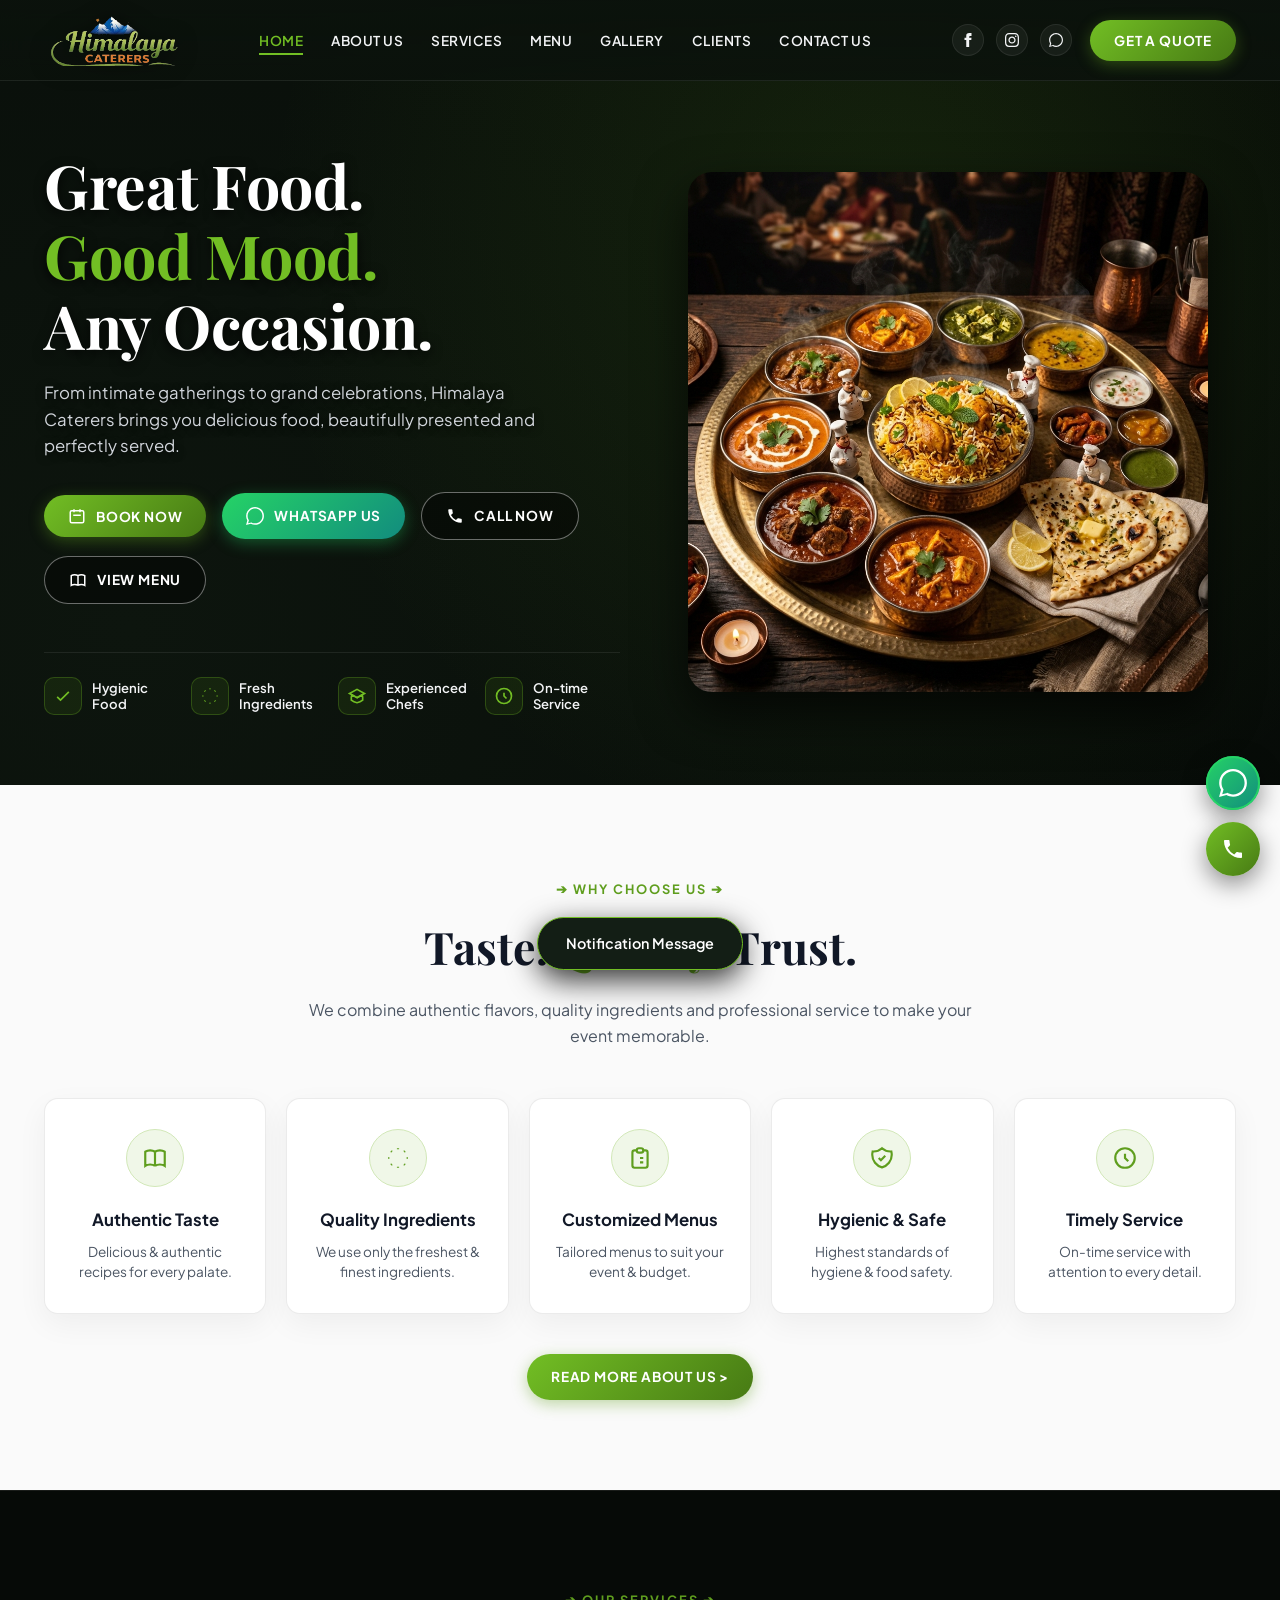
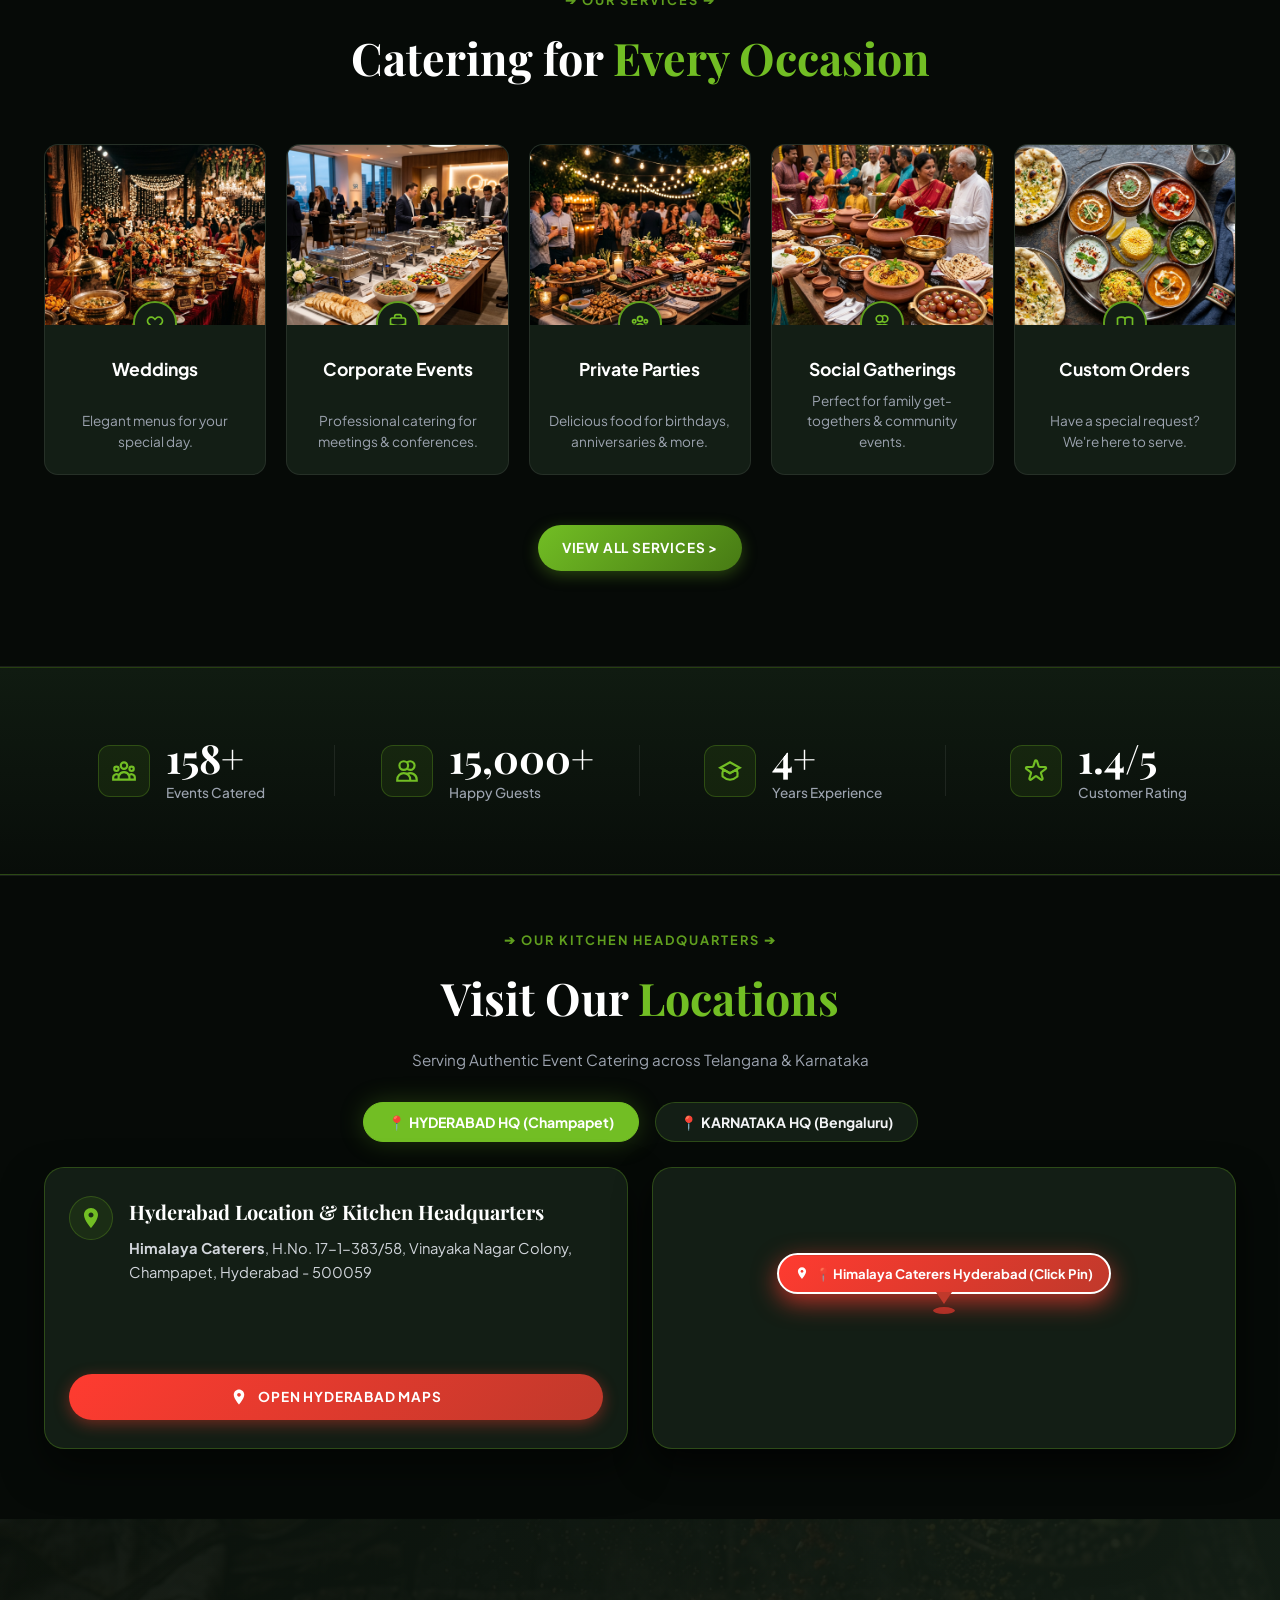
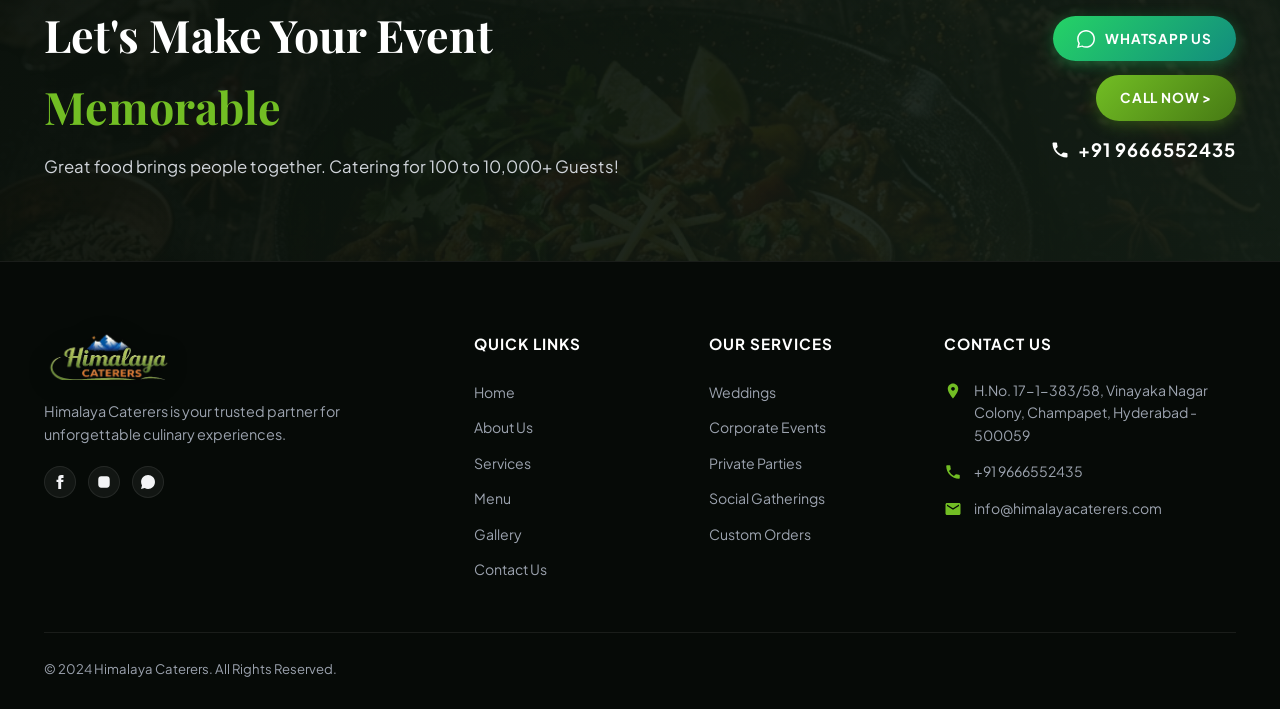
==== commit 5aafaf80: "Add dual Hyderabad & Karnataka location tabs, brighten banner text contrast, and add direct Google D" ====
--- a/index.html
+++ b/index.html
@@ -374,45 +374,96 @@
     </div>
   </section>
 
-  <!-- GOOGLE MAP & ADDRESS LOCATION SECTION (Side-by-Side 2 Small Boxes in 1 Line) -->
+  <!-- DUAL LOCATION & GOOGLE MAPS SECTION (Hyderabad & Karnataka HQs) -->
   <section class="contact-map-section">
     <div class="container">
-      <div class="contact-map-grid fade-up">
-        <!-- Box 1: Compact Address & Location Info -->
-        <div class="address-highlight-card">
-          <div class="address-highlight-info">
-            <div class="address-icon-box">
-              <svg width="24" height="24" fill="currentColor" viewBox="0 0 24 24"><path d="M12 2C8.13 2 5 5.13 5 9c0 5.25 7 13 7 13s7-7.75 7-13c0-3.87-3.13-7-7-7zm0 9.5c-1.38 0-2.5-1.12-2.5-2.5s1.12-2.5 2.5-2.5 2.5 1.12 2.5 2.5-1.12 2.5-2.5 2.5z"/></svg>
-            </div>
-            <div class="address-text-content">
-              <h4>Our Location & Kitchen Headquarters</h4>
-              <p><strong>Himalaya Caterers</strong>, H.No. 17-1-383/58, Vinayaka Nagar Colony, Champapet, Hyderabad - 500059</p>
-            </div>
-          </div>
-          <a href="https://www.google.com/maps/search/?api=1&query=17-1-383/58+Vinayaka+Nagar+colony+champapet+hyderabad+500059" target="_blank" class="btn-whatsapp map-directions-btn">
-            <svg width="18" height="18" fill="currentColor" viewBox="0 0 24 24"><path d="M12 2C8.13 2 5 5.13 5 9c0 5.25 7 13 7 13s7-7.75 7-13c0-3.87-3.13-7-7-7zm0 9.5c-1.38 0-2.5-1.12-2.5-2.5s1.12-2.5 2.5-2.5 2.5 1.12 2.5 2.5-1.12 2.5-2.5 2.5z"/></svg>
-            <span>OPEN IN GOOGLE MAPS</span>
-          </a>
-        </div>
-
-        <!-- Box 2: Compact Map View with Red Location Pin Marker -->
-        <div class="map-wrapper-card">
-          <a href="https://www.google.com/maps/search/?api=1&query=17-1-383/58+Vinayaka+Nagar+colony+champapet+hyderabad+500059" target="_blank" class="map-red-marker-overlay" title="Click to open location on Google Maps">
-            <div class="map-pin-btn">
-              <svg width="14" height="14" fill="currentColor" viewBox="0 0 24 24"><path d="M12 2C8.13 2 5 5.13 5 9c0 5.25 7 13 7 13s7-7.75 7-13c0-3.87-3.13-7-7-7zm0 9.5c-1.38 0-2.5-1.12-2.5-2.5s1.12-2.5 2.5-2.5 2.5 1.12 2.5 2.5-1.12 2.5-2.5 2.5z"/></svg>
-              <span>📍 Himalaya Caterers (Click Pin)</span>
-            </div>
-            <div class="map-pin-triangle"></div>
-            <div class="map-pulse-ring"></div>
-          </a>
-
-          <iframe 
-            class="map-iframe-container"
-            src="https://maps.google.com/maps?q=17-1-383/58+Vinayaka+Nagar+colony+champapet+hyderabad+500059&t=&z=15&ie=UTF8&iwloc=&output=embed" 
-            allowfullscreen="" 
-            loading="lazy" 
-            referrerpolicy="no-referrer-when-downgrade">
-          </iframe>
+      <div class="section-title-center fade-up" style="margin-bottom: 30px;">
+        <span class="section-tag">➔ OUR KITCHEN HEADQUARTERS ➔</span>
+        <h2 class="section-heading-light">Visit Our <span class="highlight">Locations</span></h2>
+        <p style="color: var(--text-muted); font-size: 0.95rem;">Serving Authentic Event Catering across Telangana & Karnataka</p>
+      </div>
+
+      <!-- Location Tabs -->
+      <div class="location-tabs-wrapper fade-up">
+        <button class="location-tab-btn active" data-loc="hyderabad">📍 HYDERABAD HQ (Champapet)</button>
+        <button class="location-tab-btn" data-loc="karnataka">📍 KARNATAKA HQ (Bengaluru)</button>
+      </div>
+
+      <!-- HYDERABAD LOCATION CONTENT -->
+      <div class="location-content-box active" id="loc-hyderabad">
+        <div class="contact-map-grid fade-up">
+          <div class="address-highlight-card">
+            <div class="address-highlight-info">
+              <div class="address-icon-box">
+                <svg width="24" height="24" fill="currentColor" viewBox="0 0 24 24"><path d="M12 2C8.13 2 5 5.13 5 9c0 5.25 7 13 7 13s7-7.75 7-13c0-3.87-3.13-7-7-7zm0 9.5c-1.38 0-2.5-1.12-2.5-2.5s1.12-2.5 2.5-2.5 2.5 1.12 2.5 2.5-1.12 2.5-2.5 2.5z"/></svg>
+              </div>
+              <div class="address-text-content">
+                <h4>Hyderabad Location & Kitchen Headquarters</h4>
+                <p><strong>Himalaya Caterers</strong>, H.No. 17-1-383/58, Vinayaka Nagar Colony, Champapet, Hyderabad - 500059</p>
+              </div>
+            </div>
+            <a href="https://www.google.com/maps/search/?api=1&query=17-1-383/58+Vinayaka+Nagar+colony+champapet+hyderabad+500059" target="_blank" class="btn-whatsapp map-directions-btn">
+              <svg width="18" height="18" fill="currentColor" viewBox="0 0 24 24"><path d="M12 2C8.13 2 5 5.13 5 9c0 5.25 7 13 7 13s7-7.75 7-13c0-3.87-3.13-7-7-7zm0 9.5c-1.38 0-2.5-1.12-2.5-2.5s1.12-2.5 2.5-2.5 2.5 1.12 2.5 2.5-1.12 2.5-2.5 2.5z"/></svg>
+              <span>OPEN HYDERABAD MAPS</span>
+            </a>
+          </div>
+
+          <div class="map-wrapper-card">
+            <a href="https://www.google.com/maps/search/?api=1&query=17-1-383/58+Vinayaka+Nagar+colony+champapet+hyderabad+500059" target="_blank" class="map-red-marker-overlay" title="Click to open Hyderabad location on Google Maps">
+              <div class="map-pin-btn">
+                <svg width="14" height="14" fill="currentColor" viewBox="0 0 24 24"><path d="M12 2C8.13 2 5 5.13 5 9c0 5.25 7 13 7 13s7-7.75 7-13c0-3.87-3.13-7-7-7zm0 9.5c-1.38 0-2.5-1.12-2.5-2.5s1.12-2.5 2.5-2.5 2.5 1.12 2.5 2.5-1.12 2.5-2.5 2.5z"/></svg>
+                <span>📍 Himalaya Caterers Hyderabad (Click Pin)</span>
+              </div>
+              <div class="map-pin-triangle"></div>
+              <div class="map-pulse-ring"></div>
+            </a>
+
+            <iframe 
+              class="map-iframe-container"
+              src="https://maps.google.com/maps?q=17-1-383/58+Vinayaka+Nagar+colony+champapet+hyderabad+500059&t=&z=15&ie=UTF8&iwloc=&output=embed" 
+              allowfullscreen="" 
+              loading="lazy">
+            </iframe>
+          </div>
+        </div>
+      </div>
+
+      <!-- KARNATAKA LOCATION CONTENT -->
+      <div class="location-content-box" id="loc-karnataka">
+        <div class="contact-map-grid fade-up">
+          <div class="address-highlight-card">
+            <div class="address-highlight-info">
+              <div class="address-icon-box">
+                <svg width="24" height="24" fill="currentColor" viewBox="0 0 24 24"><path d="M12 2C8.13 2 5 5.13 5 9c0 5.25 7 13 7 13s7-7.75 7-13c0-3.87-3.13-7-7-7zm0 9.5c-1.38 0-2.5-1.12-2.5-2.5s1.12-2.5 2.5-2.5 2.5 1.12 2.5 2.5-1.12 2.5-2.5 2.5z"/></svg>
+              </div>
+              <div class="address-text-content">
+                <h4>Karnataka Location & Kitchen Headquarters</h4>
+                <p><strong>Shri Venkateswara Nilaya</strong>, GM Palya, KG Colony, near BEML Hospital, 9th Main, 5th Cross Road, Bengaluru - 560075, Karnataka</p>
+              </div>
+            </div>
+            <a href="https://www.google.com/maps/search/?api=1&query=Shri+Venkateswara+Nilaya+GM+Palya+KG+Colony+near+BEML+Hospital+9th+Main+5th+Cross+Road+Bengaluru+-+560075" target="_blank" class="btn-whatsapp map-directions-btn">
+              <svg width="18" height="18" fill="currentColor" viewBox="0 0 24 24"><path d="M12 2C8.13 2 5 5.13 5 9c0 5.25 7 13 7 13s7-7.75 7-13c0-3.87-3.13-7-7-7zm0 9.5c-1.38 0-2.5-1.12-2.5-2.5s1.12-2.5 2.5-2.5 2.5 1.12 2.5 2.5-1.12 2.5-2.5 2.5z"/></svg>
+              <span>OPEN KARNATAKA MAPS</span>
+            </a>
+          </div>
+
+          <div class="map-wrapper-card">
+            <a href="https://www.google.com/maps/search/?api=1&query=Shri+Venkateswara+Nilaya+GM+Palya+KG+Colony+near+BEML+Hospital+9th+Main+5th+Cross+Road+Bengaluru+-+560075" target="_blank" class="map-red-marker-overlay" title="Click to open Karnataka location on Google Maps">
+              <div class="map-pin-btn">
+                <svg width="14" height="14" fill="currentColor" viewBox="0 0 24 24"><path d="M12 2C8.13 2 5 5.13 5 9c0 5.25 7 13 7 13s7-7.75 7-13c0-3.87-3.13-7-7-7zm0 9.5c-1.38 0-2.5-1.12-2.5-2.5s1.12-2.5 2.5-2.5 2.5 1.12 2.5 2.5-1.12 2.5-2.5 2.5z"/></svg>
+                <span>📍 Himalaya Caterers Karnataka (Click Pin)</span>
+              </div>
+              <div class="map-pin-triangle"></div>
+              <div class="map-pulse-ring"></div>
+            </a>
+
+            <iframe 
+              class="map-iframe-container"
+              src="https://maps.google.com/maps?q=Shri+Venkateswara+Nilaya+GM+Palya+KG+Colony+near+BEML+Hospital+9th+Main+5th+Cross+Road+Bengaluru+-+560075&t=&z=15&ie=UTF8&iwloc=&output=embed" 
+              allowfullscreen="" 
+              loading="lazy">
+            </iframe>
+          </div>
         </div>
       </div>
     </div>
--- a/css/styles.css
+++ b/css/styles.css
@@ -375,10 +375,48 @@
 }
 
 .page-banner-subtitle {
-  font-size: 1.05rem;
-  color: var(--text-muted);
-  max-width: 600px;
+  font-size: 1.12rem;
+  color: #FFFFFF !important;
+  font-weight: 500;
+  max-width: 750px;
   margin: 0 auto 18px auto;
+  text-shadow: 0 2px 10px rgba(0, 0, 0, 0.95);
+}
+
+.location-tabs-wrapper {
+  display: flex;
+  justify-content: center;
+  gap: 16px;
+  margin-bottom: 25px;
+  flex-wrap: wrap;
+}
+
+.location-tab-btn {
+  padding: 10px 24px;
+  border-radius: var(--radius-pill);
+  font-size: 0.88rem;
+  font-weight: 700;
+  color: var(--text-cream);
+  background: var(--bg-dark-card);
+  border: 1px solid var(--primary-green-border);
+  transition: var(--transition-normal);
+  cursor: pointer;
+}
+
+.location-tab-btn:hover,
+.location-tab-btn.active {
+  background: var(--primary-green-bright);
+  color: #FFFFFF;
+  border-color: var(--primary-green-bright);
+  box-shadow: var(--shadow-glow);
+}
+
+.location-content-box {
+  display: none;
+}
+
+.location-content-box.active {
+  display: block;
 }
 
 .breadcrumb {
@@ -1464,8 +1502,8 @@
 }
 
 .fade-up {
-  opacity: 0;
-  transform: translateY(35px);
+  opacity: 1;
+  transform: translateY(0);
   transition: opacity 0.7s ease, transform 0.7s ease;
 }
 
@@ -1475,7 +1513,7 @@
 }
 
 .fade-in {
-  opacity: 0;
+  opacity: 1;
   transition: opacity 0.8s ease;
 }
 
